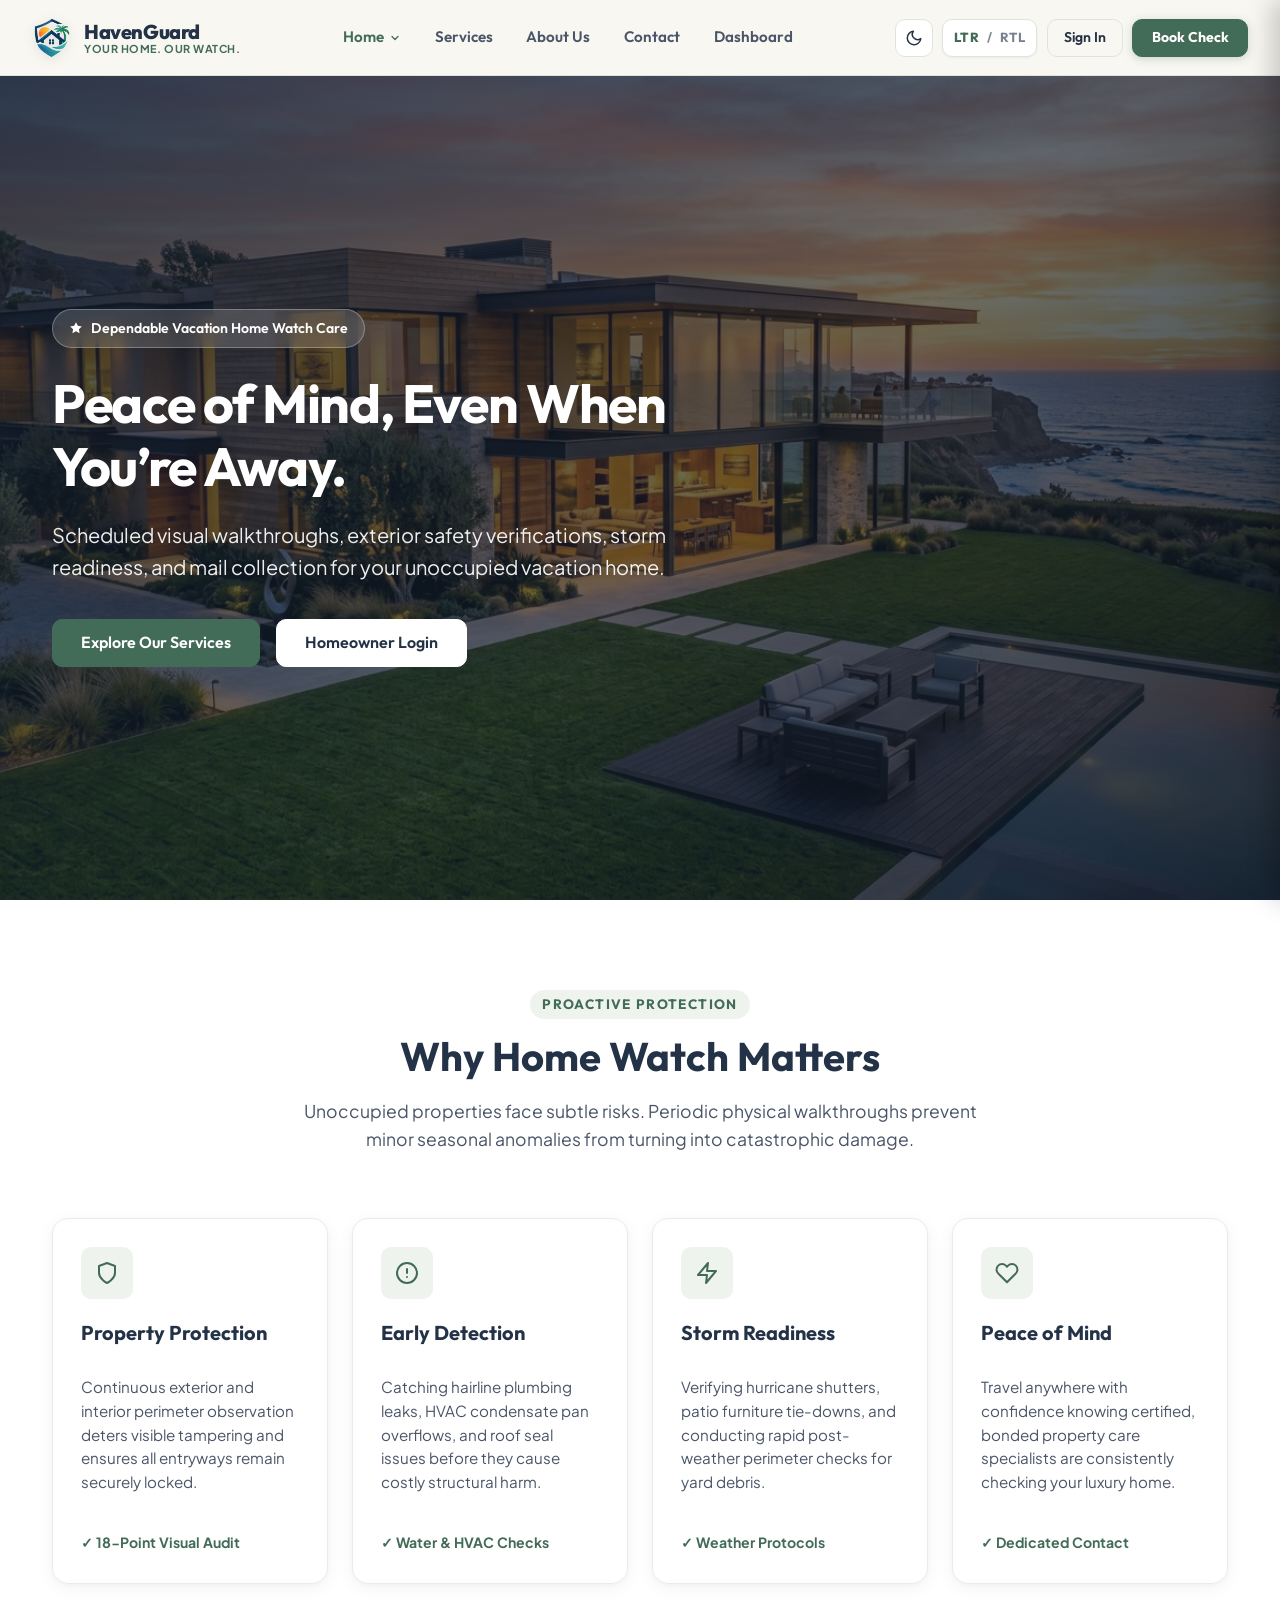
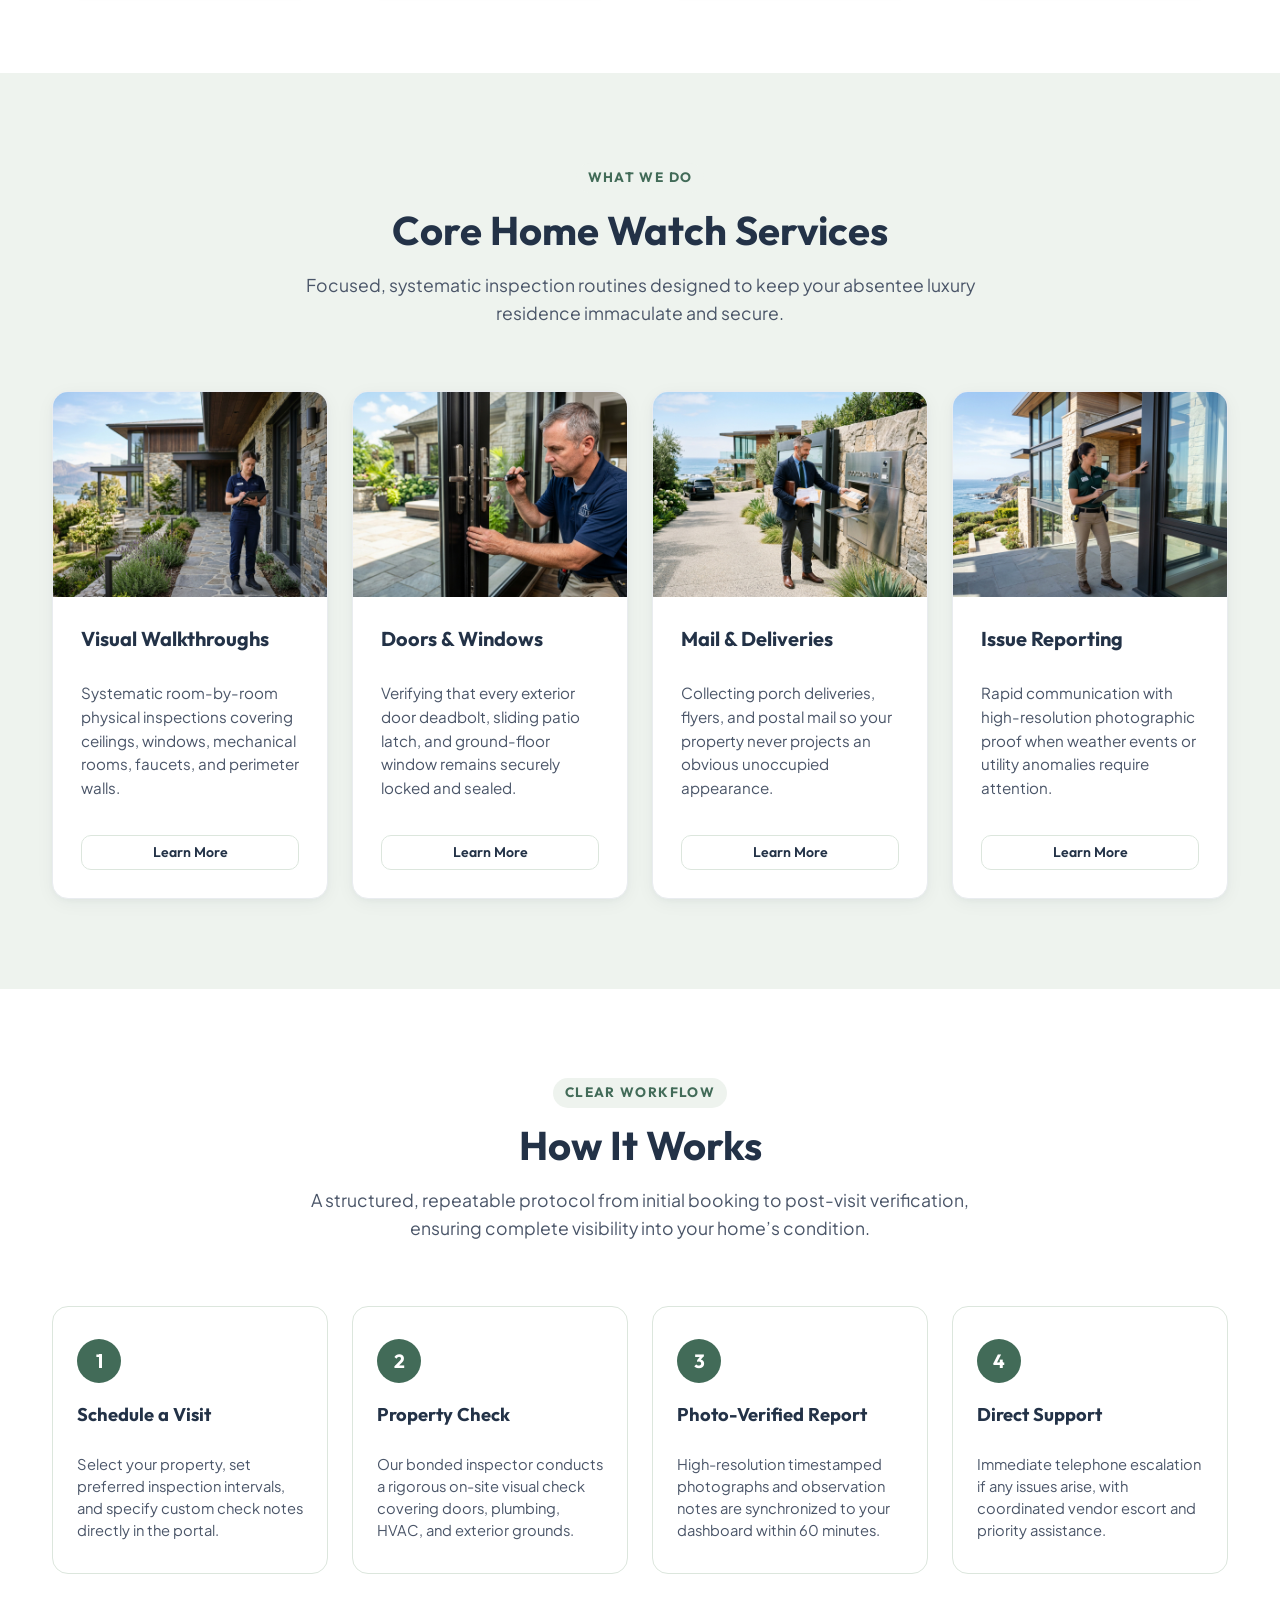
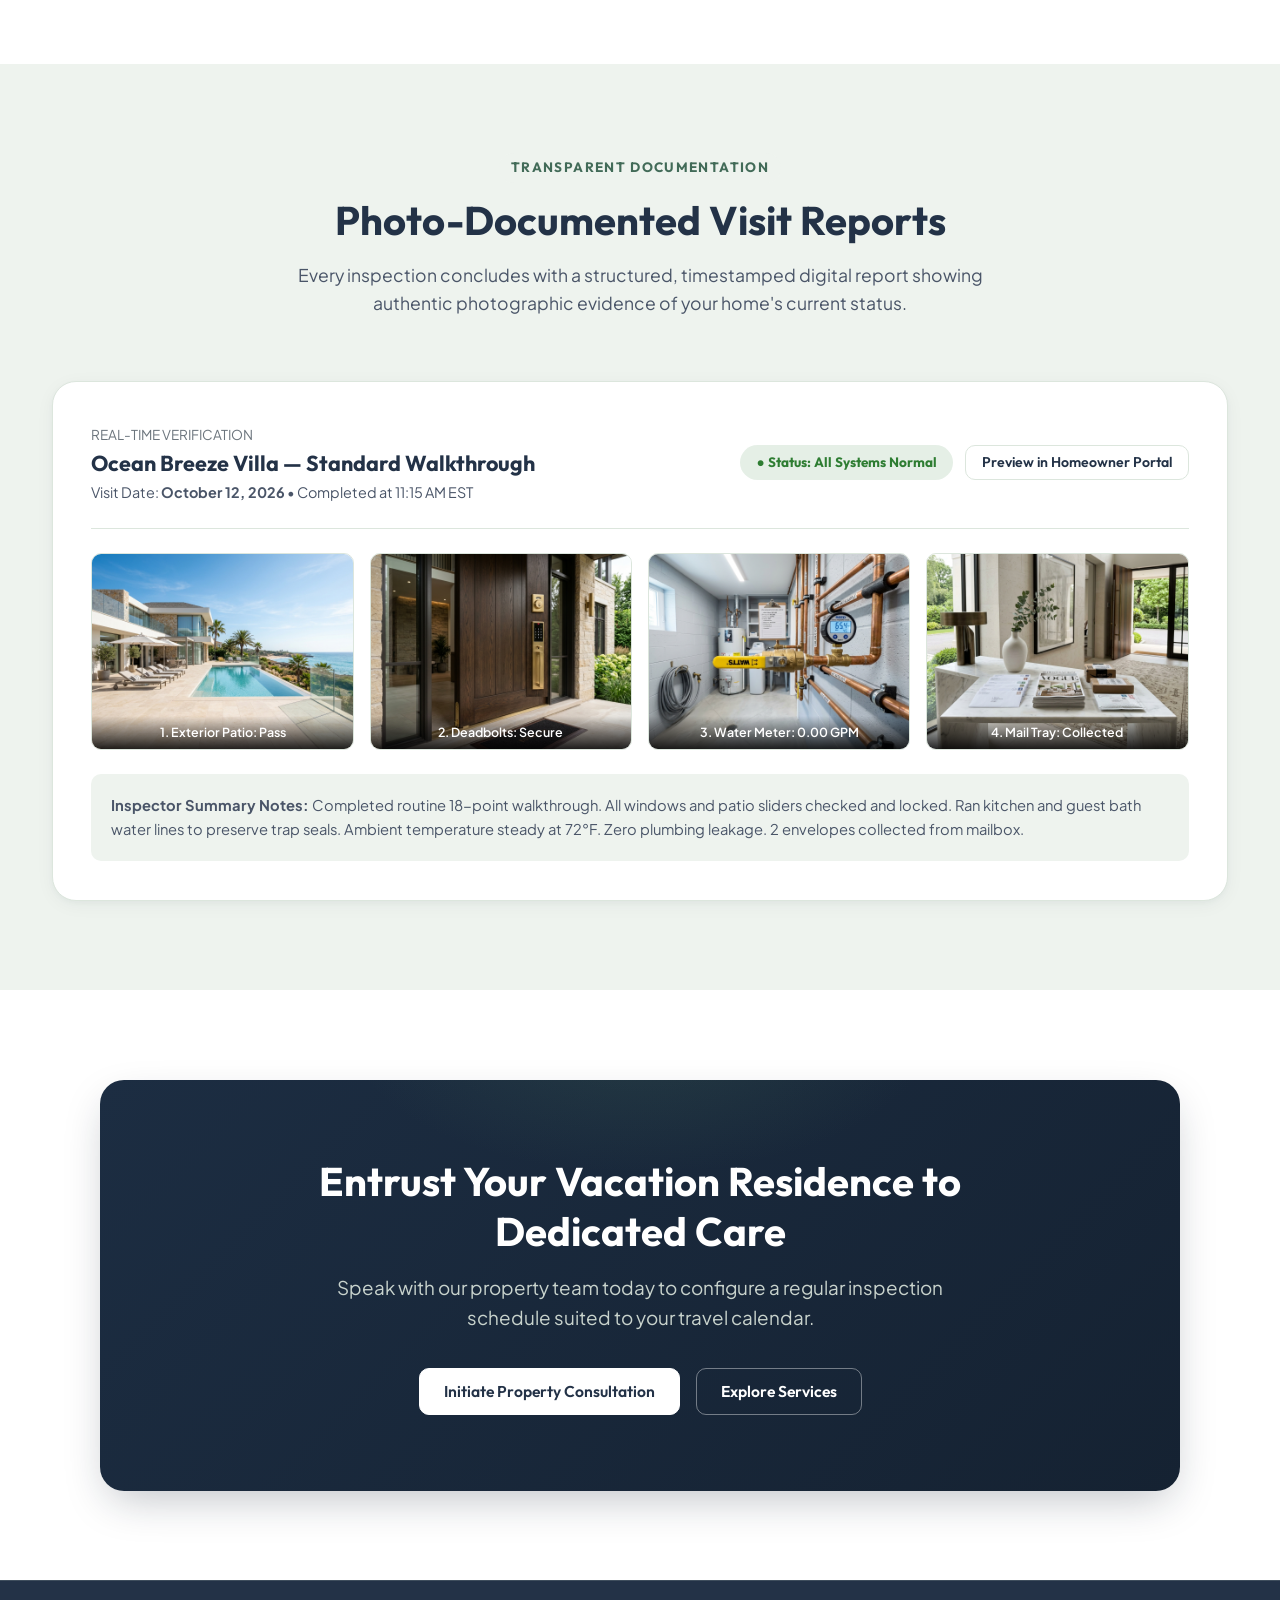
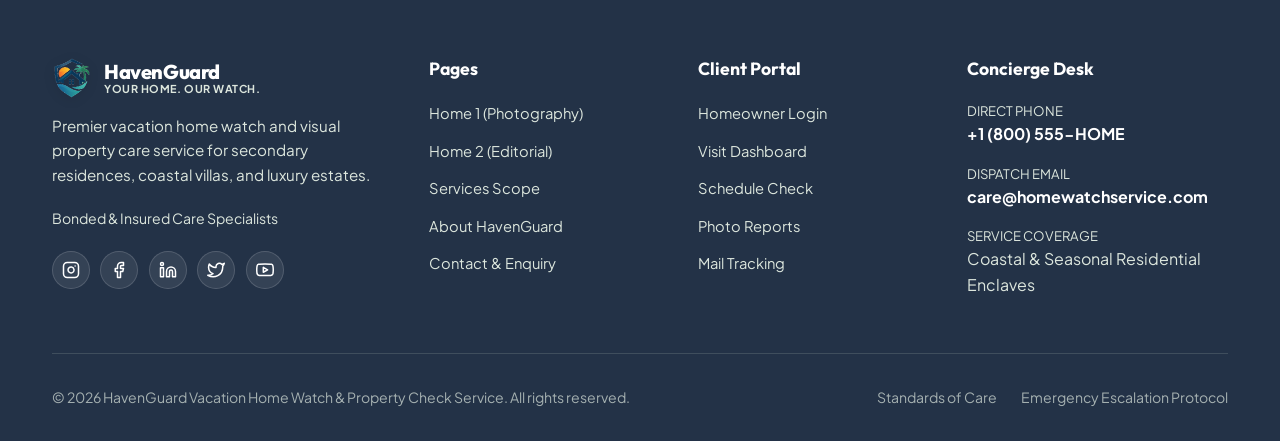
==== index.html @ 10bddcb8 "first commit" ====
<!DOCTYPE html>
<html lang="en" dir="ltr" data-theme="light">
<head>
  <meta charset="UTF-8">
  <meta name="viewport" content="width=device-width, initial-scale=1.0">
  <title>Vacation Home Watch &amp; Property Check Service | HavenGuard</title>
  <meta name="description" content="Dependable vacation home watch and property check services for unoccupied residential properties. Visual walkthroughs, storm readiness, and mail handling.">
  <link rel="icon" type="image/png" href="assets/images/favicon.png">
  <link rel="stylesheet" href="assets/css/style.css">
  <script>
    (function() {
      const t = localStorage.getItem('homewatch_theme') || 'light';
      const d = localStorage.getItem('homewatch_dir') || 'ltr';
      document.documentElement.setAttribute('data-theme', t);
      document.documentElement.setAttribute('dir', d);
      document.documentElement.lang = d === 'rtl' ? 'ar' : 'en';
    })();
  </script>
</head>
<body>

  <!-- Page Preloader -->
  <div id="page-preloader" class="page-preloader" aria-hidden="true">
    <div class="preloader-content">
      <div class="preloader-shield-wrap">
        <img src="assets/images/havenguard-shield-icon.png" alt="HavenGuard" class="preloader-shield" width="68" height="68">
        <div class="preloader-pulse-ring"></div>
      </div>
      <div class="preloader-brand">
        <span class="preloader-title">HavenGuard</span>
        <span class="preloader-tagline">Your Home. Our Watch.</span>
      </div>
      <div class="preloader-progress-track">
        <div class="preloader-progress-bar"></div>
      </div>
    </div>
  </div>

  <!-- Navigation Header -->
  <header class="site-header">
    <div class="container navbar">
      <!-- Logo -->
      <a href="index.html" class="nav-brand" id="brand-logo" aria-label="HavenGuard - Your Home. Our Watch.">
        <img src="assets/images/havenguard-shield-icon.png" alt="HavenGuard Shield Logo" class="brand-logo-shield" width="38" height="38">
        <div class="brand-title-group">
          <span class="brand-name">HavenGuard</span>
          <span class="brand-tagline">Your Home. Our Watch.</span>
        </div>
      </a>

      <!-- Desktop Menu Links -->
      <nav class="nav-navigation" aria-label="Main Navigation">
        <ul class="nav-menu">
          <li class="nav-item">
            <button type="button" class="nav-link dropdown-trigger active" aria-expanded="false" id="home-dropdown-btn">
              <span>Home</span>
              <svg class="dropdown-arrow" width="12" height="12" viewBox="0 0 24 24" fill="none" stroke="currentColor" stroke-width="2.5" stroke-linecap="round" stroke-linejoin="round" aria-hidden="true"><polyline points="6 9 12 15 18 9"></polyline></svg>
            </button>
            <ul class="dropdown-menu" aria-label="Home Variations">
              <li><a href="index.html" class="dropdown-item active">Home 1 (Photography)</a></li>
              <li><a href="home-2.html" class="dropdown-item">Home 2 (Editorial)</a></li>
            </ul>
          </li>
          <li class="nav-item"><a href="services.html" class="nav-link">Services</a></li>
          <li class="nav-item"><a href="about.html" class="nav-link">About Us</a></li>
          <li class="nav-item"><a href="contact.html" class="nav-link">Contact</a></li>
          <li class="nav-item"><a href="dashboard.html" class="nav-link">Dashboard</a></li>
        </ul>
      </nav>

      <!-- Action Controls -->
      <div class="nav-actions">
        <!-- Theme Toggle -->
        <button class="control-btn js-theme-toggle" id="theme-toggle-btn" aria-label="Switch to dark mode" title="Switch to dark mode">
          <svg class="theme-icon theme-icon-moon" width="18" height="18" viewBox="0 0 24 24" fill="none" stroke="currentColor" stroke-width="2" stroke-linecap="round" stroke-linejoin="round" aria-hidden="true">
            <path d="M21 12.79A9 9 0 1 1 11.21 3 7 7 0 0 0 21 12.79z"></path>
          </svg>
        </button>

        <!-- RTL / LTR Toggle -->
        <button class="control-btn dir-toggle-btn js-rtl-toggle" id="rtl-toggle-btn" aria-label="Switch text direction to RTL" title="Current: LTR (Click to switch to RTL)">
          <span class="dir-opt dir-opt-ltr active">LTR</span>
          <span class="dir-opt-sep">/</span>
          <span class="dir-opt dir-opt-rtl">RTL</span>
        </button>

        <!-- Simple Words Sign In Button -->
        <a href="login.html" class="btn btn-secondary btn-sm nav-login-btn" id="nav-login-btn">
          Sign In
        </a>

        <!-- Theme Matching CTA Button -->
        <a href="contact.html" class="btn btn-primary btn-sm nav-cta-btn" id="nav-cta-btn">
          Book Check
        </a>

        <!-- Mobile Hamburger Button -->
        <button class="hamburger-btn js-hamburger-btn" id="mobile-menu-btn" aria-label="Open mobile navigation menu" aria-expanded="false">
          <svg width="20" height="20" viewBox="0 0 24 24" fill="none" stroke="currentColor" stroke-width="2.2" stroke-linecap="round" stroke-linejoin="round" aria-hidden="true">
            <line x1="3" y1="12" x2="21" y2="12"></line>
            <line x1="3" y1="6" x2="21" y2="6"></line>
            <line x1="3" y1="18" x2="21" y2="18"></line>
          </svg>
        </button>
      </div>
    </div>
  </header>

  <!-- Mobile Drawer & Backdrop -->
  <div class="mobile-nav-backdrop js-mobile-backdrop"></div>
  <aside class="mobile-nav-drawer js-mobile-drawer" id="mobile-nav-drawer" aria-label="Mobile Navigation">
    <div class="mobile-nav-header">
      <a href="index.html" class="nav-brand" aria-label="HavenGuard Home">
        <img src="assets/images/havenguard-shield-icon.png" alt="HavenGuard Shield Logo" class="brand-logo-shield" width="34" height="34">
        <div class="brand-title-group">
          <span class="brand-name">HavenGuard</span>
          <span class="brand-tagline">Your Home. Our Watch.</span>
        </div>
      </a>
      <button class="control-btn js-drawer-close" aria-label="Close navigation menu">
        <svg width="18" height="18" viewBox="0 0 24 24" fill="none" stroke="currentColor" stroke-width="2" stroke-linecap="round" stroke-linejoin="round" aria-hidden="true">
          <line x1="18" y1="6" x2="6" y2="18"></line>
          <line x1="6" y1="6" x2="18" y2="18"></line>
        </svg>
      </button>
    </div>
    <ul class="mobile-nav-menu">
      <li class="mobile-nav-item has-dropdown">
        <button type="button" class="mobile-nav-link mobile-dropdown-toggle active" id="mobile-home-dropdown-toggle" aria-expanded="true">
          <span>Home Variations</span>
          <svg class="dropdown-arrow" width="12" height="12" viewBox="0 0 24 24" fill="none" stroke="currentColor" stroke-width="2.5" stroke-linecap="round" stroke-linejoin="round" aria-hidden="true"><polyline points="6 9 12 15 18 9"></polyline></svg>
        </button>
        <ul class="mobile-dropdown-list show">
          <li><a href="index.html" class="mobile-sublink active">Home 1 (Photography)</a></li>
          <li><a href="home-2.html" class="mobile-sublink">Home 2 (Editorial)</a></li>
        </ul>
      </li>
      <li><a href="services.html" class="mobile-nav-link">Services</a></li>
      <li><a href="about.html" class="mobile-nav-link">About Us</a></li>
      <li><a href="contact.html" class="mobile-nav-link">Contact</a></li>
      <li><a href="dashboard.html" class="mobile-nav-link mobile-nav-highlight">Portal Dashboard</a></li>
      <li><a href="login.html" class="mobile-nav-link">Sign In</a></li>
    </ul>
    <div class="mobile-nav-controls">
      <div class="mobile-controls-row">
        <button class="btn btn-secondary js-theme-toggle mobile-ctrl-btn" aria-label="Switch to dark mode">
          <span class="theme-icon-container">
            <svg class="theme-icon theme-icon-moon" width="18" height="18" viewBox="0 0 24 24" fill="none" stroke="currentColor" stroke-width="2" stroke-linecap="round" stroke-linejoin="round" aria-hidden="true">
              <path d="M21 12.79A9 9 0 1 1 11.21 3 7 7 0 0 0 21 12.79z"></path>
            </svg>
          </span>
          <span class="theme-label">Dark Mode</span>
        </button>
        <button class="btn btn-secondary js-rtl-toggle mobile-ctrl-btn dir-toggle-btn" aria-label="Switch text direction to RTL" title="Current: LTR (Click to switch to RTL)">
          <span class="dir-opt dir-opt-ltr active">LTR</span>
          <span class="dir-opt-sep">/</span>
          <span class="dir-opt dir-opt-rtl">RTL</span>
        </button>
      </div>
      <div style="display: flex; flex-direction: column; gap: 0.5rem;">
        <a href="login.html" class="btn btn-secondary btn-block">Sign In</a>
        <a href="contact.html" class="btn btn-primary btn-block">Book Check</a>
      </div>
    </div>
  </aside>

  <!-- =========================================================================
       MAIN CONTENT: EXACTLY 6 MAJOR SECTIONS
       ========================================================================= -->
  <main id="main-content">

    <!-- SECTION 1: Full-Screen Hero (Photography-Led) -->
    <section class="hero-photo" id="hero-section" aria-label="Welcome Hero">
      <div class="container">
        <div class="hero-photo-content">
          <div class="badge-light">
            <svg width="14" height="14" viewBox="0 0 24 24" fill="currentColor" stroke="none" aria-hidden="true"><polygon points="12 2 15.09 8.26 22 9.27 17 14.14 18.18 21.02 12 17.77 5.82 21.02 7 14.14 2 9.27 8.91 8.26 12 2"/></svg>
            <span>Dependable Vacation Home Watch Care</span>
          </div>
          <h1>Peace of Mind, Even When You’re Away.</h1>
          <p>
            Scheduled visual walkthroughs, exterior safety verifications, storm readiness, and mail collection for your unoccupied vacation home.
          </p>
          <div class="btn-group">
            <a href="services.html" class="btn btn-primary" id="hero-primary-cta">Explore Our Services</a>
            <a href="login.html" class="btn btn-white" id="hero-login-cta">Homeowner Login</a>
          </div>
        </div>
      </div>
    </section>

    <!-- SECTION 2: Why Home Watch Matters (4 Cards) -->
    <section class="section section-surface" id="why-it-matters-section">
      <div class="container">
        <div class="section-header">
          <span class="eyebrow">Proactive Protection</span>
          <h2 class="section-title">Why Home Watch Matters</h2>
          <p class="section-subtitle">
            Unoccupied properties face subtle risks. Periodic physical walkthroughs prevent minor seasonal anomalies from turning into catastrophic damage.
          </p>
        </div>

        <div class="cards-grid-4">
          <!-- Card 1: Property Protection -->
          <article class="card">
            <div class="card-body">
              <div class="card-icon" aria-hidden="true">
                <svg width="24" height="24" viewBox="0 0 24 24" fill="none" stroke="currentColor" stroke-width="2" stroke-linecap="round" stroke-linejoin="round">
                  <path d="M12 22s8-4 8-10V5l-8-3-8 3v7c0 6 8 10 8 10z"></path>
                </svg>
              </div>
              <h3 class="card-title">Property Protection</h3>
              <p class="card-text">
                Continuous exterior and interior perimeter observation deters visible tampering and ensures all entryways remain securely locked.
              </p>
              <div class="card-action">
                <span style="font-size: 0.88rem; font-weight: 700; color: var(--color-forest);">✓ 18-Point Visual Audit</span>
              </div>
            </div>
          </article>

          <!-- Card 2: Early Detection -->
          <article class="card">
            <div class="card-body">
              <div class="card-icon" aria-hidden="true">
                <svg width="24" height="24" viewBox="0 0 24 24" fill="none" stroke="currentColor" stroke-width="2" stroke-linecap="round" stroke-linejoin="round">
                  <circle cx="12" cy="12" r="10"></circle>
                  <line x1="12" y1="8" x2="12" y2="12"></line>
                  <line x1="12" y1="16" x2="12.01" y2="16"></line>
                </svg>
              </div>
              <h3 class="card-title">Early Detection</h3>
              <p class="card-text">
                Catching hairline plumbing leaks, HVAC condensate pan overflows, and roof seal issues before they cause costly structural harm.
              </p>
              <div class="card-action">
                <span style="font-size: 0.88rem; font-weight: 700; color: var(--color-forest);">✓ Water &amp; HVAC Checks</span>
              </div>
            </div>
          </article>

          <!-- Card 3: Storm Readiness -->
          <article class="card">
            <div class="card-body">
              <div class="card-icon" aria-hidden="true">
                <svg width="24" height="24" viewBox="0 0 24 24" fill="none" stroke="currentColor" stroke-width="2" stroke-linecap="round" stroke-linejoin="round">
                  <polygon points="13 2 3 14 12 14 11 22 21 10 12 10 13 2"></polygon>
                </svg>
              </div>
              <h3 class="card-title">Storm Readiness</h3>
              <p class="card-text">
                Verifying hurricane shutters, patio furniture tie-downs, and conducting rapid post-weather perimeter checks for yard debris.
              </p>
              <div class="card-action">
                <span style="font-size: 0.88rem; font-weight: 700; color: var(--color-forest);">✓ Weather Protocols</span>
              </div>
            </div>
          </article>

          <!-- Card 4: Peace of Mind -->
          <article class="card">
            <div class="card-body">
              <div class="card-icon" aria-hidden="true">
                <svg width="24" height="24" viewBox="0 0 24 24" fill="none" stroke="currentColor" stroke-width="2" stroke-linecap="round" stroke-linejoin="round">
                  <path d="M20.84 4.61a5.5 5.5 0 0 0-7.78 0L12 5.67l-1.06-1.06a5.5 5.5 0 0 0-7.78 7.78l1.06 1.06L12 21.23l7.78-7.78 1.06-1.06a5.5 5.5 0 0 0 0-7.78z"></path>
                </svg>
              </div>
              <h3 class="card-title">Peace of Mind</h3>
              <p class="card-text">
                Travel anywhere with confidence knowing certified, bonded property care specialists are consistently checking your luxury home.
              </p>
              <div class="card-action">
                <span style="font-size: 0.88rem; font-weight: 700; color: var(--color-forest);">✓ Dedicated Contact</span>
              </div>
            </div>
          </article>
        </div>
      </div>
    </section>

    <!-- SECTION 3: Core Home Watch Services (Cards with Visuals) -->
    <section class="section section-muted" id="core-services-section">
      <div class="container">
        <div class="section-header">
          <span class="eyebrow">What We Do</span>
          <h2 class="section-title">Core Home Watch Services</h2>
          <p class="section-subtitle">
            Focused, systematic inspection routines designed to keep your absentee luxury residence immaculate and secure.
          </p>
        </div>

        <div class="cards-grid-4">
          <!-- Service 1 -->
          <article class="card card-service">
            <img src="assets/images/service-inspection.jpg" alt="Visual Interior &amp; Exterior Inspections" class="card-img-top" loading="lazy">
            <div class="card-body">
              <h3 class="card-title">Visual Walkthroughs</h3>
              <p class="card-text">
                Systematic room-by-room physical inspections covering ceilings, windows, mechanical rooms, faucets, and perimeter walls.
              </p>
              <div class="card-action">
                <a href="services.html#vacant-checks" class="btn btn-secondary btn-sm btn-block">Learn More</a>
              </div>
            </div>
          </article>

          <!-- Service 2 -->
          <article class="card card-service">
            <img src="assets/images/service-doors-windows.jpg" alt="Doors, Windows &amp; Perimeter Checks" class="card-img-top" loading="lazy">
            <div class="card-body">
              <h3 class="card-title">Doors &amp; Windows</h3>
              <p class="card-text">
                Verifying that every exterior door deadbolt, sliding patio latch, and ground-floor window remains securely locked and sealed.
              </p>
              <div class="card-action">
                <a href="services.html#vacant-checks" class="btn btn-secondary btn-sm btn-block">Learn More</a>
              </div>
            </div>
          </article>

          <!-- Service 3 -->
          <article class="card card-service">
            <img src="assets/images/mail-collection.jpg" alt="Mail, Package &amp; Delivery Collection" class="card-img-top" loading="lazy">
            <div class="card-body">
              <h3 class="card-title">Mail &amp; Deliveries</h3>
              <p class="card-text">
                Collecting porch deliveries, flyers, and postal mail so your property never projects an obvious unoccupied appearance.
              </p>
              <div class="card-action">
                <a href="services.html#mail-collection" class="btn btn-secondary btn-sm btn-block">Learn More</a>
              </div>
            </div>
          </article>

          <!-- Service 4 -->
          <article class="card card-service">
            <img src="assets/images/issue-reporting.jpg" alt="Photo-Documented Issue Reporting" class="card-img-top" loading="lazy">
            <div class="card-body">
              <h3 class="card-title">Issue Reporting</h3>
              <p class="card-text">
                Rapid communication with high-resolution photographic proof when weather events or utility anomalies require attention.
              </p>
              <div class="card-action">
                <a href="services.html#photo-reports" class="btn btn-secondary btn-sm btn-block">Learn More</a>
              </div>
            </div>
          </article>
        </div>
      </div>
    </section>

    <!-- SECTION 4: How It Works -->
    <section class="section section-surface" id="how-it-works-section">
      <div class="container">
        <div class="section-header">
          <span class="eyebrow">Clear Workflow</span>
          <h2 class="section-title">How It Works</h2>
          <p class="section-subtitle">
            A structured, repeatable protocol from initial booking to post-visit verification, ensuring complete visibility into your home’s condition.
          </p>
        </div>

        <div class="process-flow">
          <!-- Step 1 -->
          <div class="process-step">
            <div class="step-number">1</div>
            <h3 class="step-title">Schedule a Visit</h3>
            <p class="step-desc">
              Select your property, set preferred inspection intervals, and specify custom check notes directly in the portal.
            </p>
          </div>

          <!-- Step 2 -->
          <div class="process-step">
            <div class="step-number">2</div>
            <h3 class="step-title">Property Check</h3>
            <p class="step-desc">
              Our bonded inspector conducts a rigorous on-site visual check covering doors, plumbing, HVAC, and exterior grounds.
            </p>
          </div>

          <!-- Step 3 -->
          <div class="process-step">
            <div class="step-number">3</div>
            <h3 class="step-title">Photo-Verified Report</h3>
            <p class="step-desc">
              High-resolution timestamped photographs and observation notes are synchronized to your dashboard within 60 minutes.
            </p>
          </div>

          <!-- Step 4 -->
          <div class="process-step">
            <div class="step-number">4</div>
            <h3 class="step-title">Direct Support</h3>
            <p class="step-desc">
              Immediate telephone escalation if any issues arise, with coordinated vendor escort and priority assistance.
            </p>
          </div>
        </div>
      </div>
    </section>

    <!-- SECTION 5: Photo-Based Visit Report Preview -->
    <section class="section section-muted" id="report-preview-section">
      <div class="container">
        <div class="section-header">
          <span class="eyebrow">Transparent Documentation</span>
          <h2 class="section-title">Photo-Documented Visit Reports</h2>
          <p class="section-subtitle">
            Every inspection concludes with a structured, timestamped digital report showing authentic photographic evidence of your home's current status.
          </p>
        </div>

        <div class="report-preview-box">
          <div class="report-header">
            <div>
              <span style="font-size: 0.85rem; color: var(--text-muted); text-transform: uppercase;">Real-Time Verification</span>
              <h3 style="font-size: 1.35rem; color: var(--text-primary); margin-block-start: 0.25rem;">Ocean Breeze Villa — Standard Walkthrough</h3>
              <div style="font-size: 0.9rem; color: var(--text-secondary); margin-block-start: 0.25rem;">
                Visit Date: <strong>October 12, 2026</strong> &bull; Completed at 11:15 AM EST
              </div>
            </div>
            <div style="display: flex; gap: 0.75rem; align-items: center; flex-wrap: wrap;">
              <span class="report-status-badge">● Status: All Systems Normal</span>
              <a href="dashboard.html" class="btn btn-secondary btn-sm">Preview in Homeowner Portal</a>
            </div>
          </div>

          <div class="report-gallery">
            <div class="report-thumb">
              <img src="assets/images/report-sample-1.jpg" alt="Exterior Patio Pass">
              <div class="report-thumb-label">1. Exterior Patio: Pass</div>
            </div>
            <div class="report-thumb">
              <img src="assets/images/report-sample-2.jpg" alt="Locks Checked">
              <div class="report-thumb-label">2. Deadbolts: Secure</div>
            </div>
            <div class="report-thumb">
              <img src="assets/images/report-sample-3.jpg" alt="Water Meter Reading">
              <div class="report-thumb-label">3. Water Meter: 0.00 GPM</div>
            </div>
            <div class="report-thumb">
              <img src="assets/images/report-sample-4.jpg" alt="Foyer Mail Log">
              <div class="report-thumb-label">4. Mail Tray: Collected</div>
            </div>
          </div>

          <div style="background-color: var(--bg-subtle); padding: 1.25rem; border-radius: var(--radius-md); font-size: 0.92rem; color: var(--text-secondary); line-height: 1.6;">
            <strong>Inspector Summary Notes:</strong> Completed routine 18-point walkthrough. All windows and patio sliders checked and locked. Ran kitchen and guest bath water lines to preserve trap seals. Ambient temperature steady at 72°F. Zero plumbing leakage. 2 envelopes collected from mailbox.
          </div>
        </div>
      </div>
    </section>

    <!-- SECTION 6: Final CTA Banner -->
    <section class="section section-surface" id="final-cta-section">
      <div class="container">
        <div class="cta-banner-centered">
          <h2>Entrust Your Vacation Residence to Dedicated Care</h2>
          <p>
            Speak with our property team today to configure a regular inspection schedule suited to your travel calendar.
          </p>
          <div class="btn-group" style="justify-content: center;">
            <a href="contact.html" class="btn btn-white">Initiate Property Consultation</a>
            <a href="services.html" class="btn btn-outline-white">Explore Services</a>
          </div>
        </div>
      </div>
    </section>

  </main>

  <!-- =========================================================================
       Shared Footer
       ========================================================================= -->
  <footer class="site-footer">
    <div class="container">
      <div class="footer-grid">
        <!-- Brand Column -->
        <div class="footer-brand">
          <a href="index.html" class="nav-brand footer-brand-logo" style="margin-block-end: 1rem; color: #FFFFFF; text-decoration: none;">
            <img src="assets/images/havenguard-shield-icon.png" alt="HavenGuard Shield Logo" class="brand-logo-shield" width="38" height="38">
            <div class="brand-title-group">
              <span class="brand-name" style="color: #FFFFFF;">HavenGuard</span>
              <span class="brand-tagline" style="color: var(--color-sage);">Your Home. Our Watch.</span>
            </div>
          </a>
          <p>
            Premier vacation home watch and visual property care service for secondary residences, coastal villas, and luxury estates.
          </p>
          <div style="margin-block-start: 1.25rem; font-size: 0.88rem; color: var(--color-sage);">
            Bonded &amp; Insured Care Specialists
          </div>
          <!-- Social Media Icons -->
          <div class="footer-social-links" aria-label="HavenGuard Social Profiles">
            <a href="https://instagram.com" class="social-icon-btn" aria-label="HavenGuard on Instagram" target="_blank" rel="noopener noreferrer">
              <svg width="18" height="18" viewBox="0 0 24 24" fill="none" stroke="currentColor" stroke-width="2" stroke-linecap="round" stroke-linejoin="round" aria-hidden="true"><rect x="2" y="2" width="20" height="20" rx="5" ry="5"></rect><path d="M16 11.37A4 4 0 1 1 12.63 8 4 4 0 0 1 16 11.37z"></path><line x1="17.5" y1="6.5" x2="17.51" y2="6.5"></line></svg>
            </a>
            <a href="https://facebook.com" class="social-icon-btn" aria-label="HavenGuard on Facebook" target="_blank" rel="noopener noreferrer">
              <svg width="18" height="18" viewBox="0 0 24 24" fill="none" stroke="currentColor" stroke-width="2" stroke-linecap="round" stroke-linejoin="round" aria-hidden="true"><path d="M18 2h-3a5 5 0 0 0-5 5v3H7v4h3v8h4v-8h3l1-4h-4V7a1 1 0 0 1 1-1h3z"></path></svg>
            </a>
            <a href="https://linkedin.com" class="social-icon-btn" aria-label="HavenGuard on LinkedIn" target="_blank" rel="noopener noreferrer">
              <svg width="18" height="18" viewBox="0 0 24 24" fill="none" stroke="currentColor" stroke-width="2" stroke-linecap="round" stroke-linejoin="round" aria-hidden="true"><path d="M16 8a6 6 0 0 1 6 6v7h-4v-7a2 2 0 0 0-2-2 2 2 0 0 0-2 2v7h-4v-7a6 6 0 0 1 6-6z"></path><rect x="2" y="9" width="4" height="12"></rect><circle cx="4" cy="4" r="2"></circle></svg>
            </a>
            <a href="https://twitter.com" class="social-icon-btn" aria-label="HavenGuard on X" target="_blank" rel="noopener noreferrer">
              <svg width="18" height="18" viewBox="0 0 24 24" fill="none" stroke="currentColor" stroke-width="2" stroke-linecap="round" stroke-linejoin="round" aria-hidden="true"><path d="M23 3a10.9 10.9 0 0 1-3.14 1.53 4.48 4.48 0 0 0-7.86 3v1A10.66 10.66 0 0 1 3 4s-4 9 5 13a11.64 11.64 0 0 1-7 2c9 5 20 0 20-11.5a4.5 4.5 0 0 0-.08-.83A7.72 7.72 0 0 0 23 3z"></path></svg>
            </a>
            <a href="https://youtube.com" class="social-icon-btn" aria-label="HavenGuard on YouTube" target="_blank" rel="noopener noreferrer">
              <svg width="18" height="18" viewBox="0 0 24 24" fill="none" stroke="currentColor" stroke-width="2" stroke-linecap="round" stroke-linejoin="round" aria-hidden="true"><path d="M22.54 6.42a2.78 2.78 0 0 0-1.94-2C18.88 4 12 4 12 4s-6.88 0-8.6.46a2.78 2.78 0 0 0-1.94 2A29 29 0 0 0 1 11.75a29 29 0 0 0 .46 5.33A2.78 2.78 0 0 0 3.4 19c1.72.46 8.6.46 8.6.46s6.88 0 8.6-.46a2.78 2.78 0 0 0 1.94-2 29 29 0 0 0 .46-5.25 29 29 0 0 0-.46-5.33z"></path><polygon points="9.75 15.02 15.5 11.75 9.75 8.48 9.75 15.02"></polygon></svg>
            </a>
          </div>
        </div>

        <div>
          <h4 class="footer-heading">Pages</h4>
          <ul class="footer-links">
            <li><a href="index.html">Home 1 (Photography)</a></li>
            <li><a href="home-2.html">Home 2 (Editorial)</a></li>
            <li><a href="services.html">Services Scope</a></li>
            <li><a href="about.html">About HavenGuard</a></li>
            <li><a href="contact.html">Contact &amp; Enquiry</a></li>
          </ul>
        </div>

        <div>
          <h4 class="footer-heading">Client Portal</h4>
          <ul class="footer-links">
            <li><a href="login.html">Homeowner Login</a></li>
            <li><a href="dashboard.html">Visit Dashboard</a></li>
            <li><a href="dashboard.html">Schedule Check</a></li>
            <li><a href="dashboard.html">Photo Reports</a></li>
            <li><a href="dashboard.html">Mail Tracking</a></li>
          </ul>
        </div>

        <div>
          <h4 class="footer-heading">Concierge Desk</h4>
          <ul class="footer-links" style="gap: 1rem;">
            <li>
              <div style="font-size: 0.82rem; color: var(--color-sage); text-transform: uppercase;">Direct Phone</div>
              <strong style="color: #FFFFFF;">+1 (800) 555-HOME</strong>
            </li>
            <li>
              <div style="font-size: 0.82rem; color: var(--color-sage); text-transform: uppercase;">Dispatch Email</div>
              <strong style="color: #FFFFFF;">care@homewatchservice.com</strong>
            </li>
            <li>
              <div style="font-size: 0.82rem; color: var(--color-sage); text-transform: uppercase;">Service Coverage</div>
              <span>Coastal &amp; Seasonal Residential Enclaves</span>
            </li>
          </ul>
        </div>
      </div>

      <div class="footer-bottom">
        <div>&copy; 2026 HavenGuard Vacation Home Watch &amp; Property Check Service. All rights reserved.</div>
        <div style="display: flex; gap: 1.5rem;">
          <a href="about.html" style="color: inherit;">Standards of Care</a>
          <a href="contact.html" style="color: inherit;">Emergency Escalation Protocol</a>
        </div>
      </div>
    </div>
  </footer>

  <!-- Back to Top Button -->
  <button type="button" class="back-to-top js-back-to-top" id="back-to-top-btn" aria-label="Back to top" title="Back to top">
    <svg width="20" height="20" viewBox="0 0 24 24" fill="none" stroke="currentColor" stroke-width="2.5" stroke-linecap="round" stroke-linejoin="round" aria-hidden="true">
      <polyline points="18 15 12 9 6 15"></polyline>
    </svg>
  </button>

  <script src="assets/js/main.js"></script>
</body>
</html>
---- assets/css/style.css ----
/* ==========================================================================
   VACATION HOME WATCH & PROPERTY CHECK SERVICE
   Design System, CSS Variables, Light/Dark Modes, Logical Properties (RTL/LTR)
   ========================================================================== */

@import url('https://fonts.googleapis.com/css2?family=Outfit:wght@400;500;600;700;800&family=Plus+Jakarta+Sans:wght@400;500;600;700&display=swap');

:root {
  /* Brand Color Palette */
  --color-navy: #233247;
  --color-forest: #426B58;
  --color-forest-hover: #355646;
  --color-sage: #DCE6DD;
  --color-sage-light: #EEF3EE;
  --color-offwhite: #F8F7F2;
  --color-grey-light: #E9ECEF;
  --color-grey-mid: #6C757D;
  --color-white: #FFFFFF;
  --color-success: #2E7D32;
  --color-warning: #D97706;
  --color-danger: #DC2626;

  /* Theme Semantic Variables (Default: Light Mode) */
  --bg-primary: #F8F7F2;
  --bg-surface: #FFFFFF;
  --bg-surface-elevated: #FFFFFF;
  --bg-subtle: #EEF3EE;
  --bg-muted: #E9ECEF;
  --bg-hero-overlay: linear-gradient(135deg, rgba(18, 30, 46, 0.78) 0%, rgba(20, 32, 48, 0.62) 55%, rgba(14, 22, 33, 0.88) 100%);
  --bg-editorial-panel: #F8F7F2;

  --text-primary: #233247;
  --text-secondary: #4A5568;
  --text-muted: #6C757D;
  --text-inverse: #FFFFFF;
  --text-accent: #426B58;

  --border-subtle: #DCE6DD;
  --border-light: #E9ECEF;
  --border-focus: #426B58;

  --card-bg: #FFFFFF;
  --card-border: #E9ECEF;
  --card-shadow: 0 4px 20px -2px rgba(35, 50, 71, 0.06), 0 2px 6px -1px rgba(35, 50, 71, 0.04);
  --card-shadow-hover: 0 12px 32px -4px rgba(35, 50, 71, 0.12), 0 4px 12px -2px rgba(35, 50, 71, 0.08);

  --nav-bg: rgba(248, 247, 242, 0.94);
  --nav-border: #DCE6DD;

  --footer-bg: #233247;
  --footer-text: #DCE6DD;
  --footer-heading: #FFFFFF;
  --footer-border: rgba(220, 230, 221, 0.15);

  /* Typography */
  --font-heading: 'Outfit', -apple-system, BlinkMacSystemFont, 'Segoe UI', Roboto, sans-serif;
  --font-body: 'Plus Jakarta Sans', -apple-system, BlinkMacSystemFont, 'Segoe UI', Roboto, sans-serif;

  /* Layout & Spacing */
  --container-max: 1240px;
  --radius-sm: 6px;
  --radius-md: 10px;
  --radius-lg: 16px;
  --radius-xl: 24px;
  --radius-full: 9999px;

  --transition-base: 0.25s ease;
  --header-height: 76px;
}

/* ==========================================================================
   Dark Mode Overrides
   ========================================================================== */
[data-theme="dark"] {
  --bg-primary: #121A24;
  --bg-surface: #1B2636;
  --bg-surface-elevated: #243246;
  --bg-subtle: #16202D;
  --bg-muted: #243246;
  --bg-hero-overlay: linear-gradient(180deg, rgba(10, 15, 23, 0.6) 0%, rgba(8, 12, 19, 0.92) 100%);
  --bg-editorial-panel: #1B2636;

  --text-primary: #F8F7F2;
  --text-secondary: #B9C7BE;
  --text-muted: #829489;
  --text-inverse: #121A24;
  --text-accent: #6FA48A;

  --border-subtle: #2A3C52;
  --border-light: #243246;
  --border-focus: #6FA48A;

  --card-bg: #1B2636;
  --card-border: #2A3C52;
  --card-shadow: 0 4px 20px -2px rgba(0, 0, 0, 0.35);
  --card-shadow-hover: 0 12px 32px -4px rgba(0, 0, 0, 0.55);

  --nav-bg: rgba(18, 26, 36, 0.94);
  --nav-border: #2A3C52;

  --footer-bg: #0C121A;
  --footer-text: #B9C7BE;
  --footer-heading: #FFFFFF;
  --footer-border: rgba(255, 255, 255, 0.08);
}

/* ==========================================================================
   CSS Reset & Base Rules
   ========================================================================== */
*, *::before, *::after {
  box-sizing: border-box;
  margin: 0;
  padding: 0;
}

html {
  font-family: var(--font-body);
  font-size: 16px;
  line-height: 1.6;
  color: var(--text-primary);
  background-color: var(--bg-primary);
  scroll-behavior: smooth;
  -webkit-text-size-adjust: 100%;
}

body {
  min-height: 100vh;
  display: flex;
  flex-direction: column;
  overflow-x: hidden;
  position: relative;
  text-rendering: optimizeLegibility;
  -webkit-font-smoothing: antialiased;
}

img, svg {
  display: block;
  max-width: 100%;
  height: auto;
}

a {
  color: inherit;
  text-decoration: none;
  transition: color var(--transition-base);
}

button, input, select, textarea {
  font: inherit;
  color: inherit;
}

button {
  cursor: pointer;
  border: none;
  background: none;
}

h1, h2, h3, h4, h5, h6 {
  font-family: var(--font-heading);
  font-weight: 700;
  color: var(--text-primary);
  line-height: 1.25;
}

/* Fluid Typography */
h1 { font-size: clamp(2rem, 4.5vw + 0.5rem, 3.5rem); }
h2 { font-size: clamp(1.6rem, 3vw + 0.3rem, 2.5rem); }
h3 { font-size: clamp(1.25rem, 2vw + 0.2rem, 1.75rem); }
h4 { font-size: clamp(1.1rem, 1.5vw + 0.1rem, 1.35rem); }
p  { font-size: clamp(0.95rem, 0.5vw + 0.8rem, 1.05rem); }

/* Focus states */
:focus-visible {
  outline: 2px solid var(--border-focus);
  outline-offset: 3px;
}

/* ==========================================================================
   Layout Containers & Utilities
   ========================================================================== */
.container {
  width: 100%;
  max-width: var(--container-max);
  margin-inline: auto;
  padding-inline: clamp(1rem, 3vw, 2rem);
}

.container-narrow {
  width: 100%;
  max-width: 900px;
  margin-inline: auto;
  padding-inline: clamp(1rem, 3vw, 2rem);
}

.section {
  padding-block: clamp(3.5rem, 7vw, 6rem);
  position: relative;
}

.section-muted {
  background-color: var(--bg-subtle);
}

.section-surface {
  background-color: var(--bg-surface);
}

.section-dark {
  background-color: var(--color-navy);
  color: var(--color-white);
}

.section-header {
  text-align: center;
  max-width: 720px;
  margin-inline: auto;
  margin-block-end: clamp(2.5rem, 5vw, 4rem);
}

.section-header.start-aligned {
  text-align: start;
  margin-inline: 0;
}

.eyebrow {
  display: inline-block;
  font-family: var(--font-heading);
  font-size: 0.85rem;
  font-weight: 700;
  text-transform: uppercase;
  letter-spacing: 0.1em;
  color: var(--color-forest);
  margin-block-end: 0.75rem;
  padding-inline: 0.75rem;
  padding-block: 0.25rem;
  background-color: var(--bg-subtle);
  border-radius: var(--radius-full);
}

[data-theme="dark"] .eyebrow {
  color: var(--text-accent);
  background-color: rgba(111, 164, 138, 0.15);
}

.section-title {
  margin-block-end: 1rem;
}

.section-subtitle {
  color: var(--text-secondary);
  font-size: 1.1rem;
  line-height: 1.6;
}

/* ==========================================================================
   Buttons & Interactive Elements
   ========================================================================== */
.btn {
  display: inline-flex;
  align-items: center;
  justify-content: center;
  gap: 0.5rem;
  padding-inline: 1.5rem;
  padding-block: 0.8rem;
  border-radius: var(--radius-md);
  font-family: var(--font-heading);
  font-weight: 600;
  font-size: 0.98rem;
  line-height: 1.2;
  text-align: center;
  transition: all var(--transition-base);
  border: 1px solid transparent;
  white-space: nowrap;
}

.btn-primary {
  background-color: var(--color-forest);
  color: var(--color-white);
  border-color: var(--color-forest);
}

.btn-primary:hover {
  background-color: var(--color-forest-hover);
  border-color: var(--color-forest-hover);
  transform: translateY(-2px);
  box-shadow: 0 6px 16px -2px rgba(66, 107, 88, 0.35);
}

.btn-secondary {
  background-color: transparent;
  color: var(--text-primary);
  border-color: var(--border-subtle);
}

.btn-secondary:hover {
  background-color: var(--bg-subtle);
  border-color: var(--border-focus);
}

.btn-white {
  background-color: var(--color-white);
  color: var(--color-navy);
  border-color: var(--color-white);
}

.btn-white:hover {
  background-color: var(--color-offwhite);
  transform: translateY(-2px);
  box-shadow: 0 6px 16px -2px rgba(0, 0, 0, 0.15);
}

.btn-outline-white {
  background-color: transparent;
  color: var(--color-white);
  border-color: rgba(255, 255, 255, 0.4);
}

.btn-outline-white:hover {
  background-color: rgba(255, 255, 255, 0.15);
  border-color: var(--color-white);
}

.btn-sm {
  padding-inline: 1rem;
  padding-block: 0.5rem;
  font-size: 0.88rem;
}

.btn-block {
  width: 100%;
}

.btn-group {
  display: flex;
  flex-wrap: wrap;
  gap: 1rem;
  align-items: center;
}

/* ==========================================================================
   Header & Navigation
   ========================================================================== */
.site-header {
  position: sticky;
  top: 0;
  inset-inline: 0;
  z-index: 1000;
  height: var(--header-height);
  background-color: var(--nav-bg);
  backdrop-filter: blur(12px);
  -webkit-backdrop-filter: blur(12px);
  border-block-end: 1px solid var(--nav-border);
  transition: background-color var(--transition-base), border-color var(--transition-base);
}

.site-header .container.navbar,
.site-header .navbar,
.navbar {
  display: flex;
  align-items: center;
  justify-content: space-between;
  height: 100%;
  width: 100%;
  max-width: 100%;
  padding-inline: clamp(1rem, 2.5vw, 2.5rem);
}

.nav-brand {
  display: inline-flex;
  align-items: center;
  gap: 0.75rem;
  font-family: var(--font-heading);
  text-decoration: none;
  flex-shrink: 0;
  transition: opacity var(--transition-base);
}

.nav-brand:hover {
  opacity: 0.92;
}

.brand-logo-shield {
  width: 40px;
  height: 40px;
  object-fit: contain;
  flex-shrink: 0;
  filter: drop-shadow(0 2px 6px rgba(0, 0, 0, 0.12));
  transition: transform var(--transition-base);
}

.nav-brand:hover .brand-logo-shield {
  transform: scale(1.05);
}

.brand-title-group {
  display: flex;
  flex-direction: column;
  line-height: 1.15;
  text-align: start;
}

.brand-name {
  font-family: var(--font-heading);
  font-weight: 800;
  font-size: 1.25rem;
  color: var(--text-primary);
  letter-spacing: -0.02em;
  display: flex;
  align-items: center;
  gap: 0.35rem;
}

.brand-tagline {
  font-family: var(--font-body);
  font-size: 0.68rem;
  font-weight: 700;
  letter-spacing: 0.05em;
  color: var(--color-forest);
  text-transform: uppercase;
}

[data-theme="dark"] .brand-tagline {
  color: var(--text-accent);
}

.brand-icon {
  width: 36px;
  height: 36px;
  background-color: var(--color-forest);
  color: var(--color-white);
  display: inline-flex;
  align-items: center;
  justify-content: center;
  border-radius: var(--radius-md);
  flex-shrink: 0;
}

.nav-navigation {
  display: flex;
  align-items: center;
  justify-content: center;
  flex: 1 1 auto;
}

.nav-menu {
  display: inline-flex;
  align-items: center;
  gap: 1.6rem;
  list-style: none;
  margin: 0;
  padding: 0;
}

.nav-item {
  position: relative;
}

.nav-link {
  font-family: var(--font-heading);
  font-size: 0.95rem;
  font-weight: 600;
  color: var(--text-secondary);
  padding-block: 0.4rem;
  padding-inline: 0.25rem;
  display: inline-flex;
  align-items: center;
  gap: 0.35rem;
  background: transparent;
  border: none;
  cursor: pointer;
  transition: color var(--transition-base);
  white-space: nowrap;
}

.nav-link:hover, .nav-link.active {
  color: var(--color-forest);
}

[data-theme="dark"] .nav-link:hover, [data-theme="dark"] .nav-link.active {
  color: var(--text-accent);
}

.dropdown-arrow {
  transition: transform var(--transition-base);
}

.nav-item:hover .dropdown-arrow,
.dropdown-trigger[aria-expanded="true"] .dropdown-arrow {
  transform: rotate(180deg);
}

/* Dropdown */
.dropdown-trigger {
  cursor: pointer;
}

.dropdown-menu {
  position: absolute;
  top: calc(100% + 8px);
  inset-inline-start: 0;
  min-width: 220px;
  background-color: var(--bg-surface);
  border: 1px solid var(--border-subtle);
  border-radius: var(--radius-md);
  box-shadow: var(--card-shadow-hover);
  padding: 0.5rem;
  list-style: none;
  opacity: 0;
  visibility: hidden;
  transform: translateY(8px);
  transition: opacity var(--transition-base), transform var(--transition-base), visibility var(--transition-base);
  z-index: 100;
}

.nav-item:hover .dropdown-menu,
.nav-item:focus-within .dropdown-menu,
.dropdown-menu.show {
  opacity: 1;
  visibility: visible;
  transform: translateY(0);
}

.dropdown-item {
  display: block;
  padding: 0.6rem 1rem;
  font-size: 0.9rem;
  font-weight: 500;
  color: var(--text-primary);
  border-radius: var(--radius-sm);
  transition: background-color var(--transition-base), color var(--transition-base);
}

.dropdown-item:hover, .dropdown-item.active {
  background-color: var(--bg-subtle);
  color: var(--color-forest);
}

[data-theme="dark"] .dropdown-item:hover, [data-theme="dark"] .dropdown-item.active {
  color: var(--text-accent);
}

/* Navigation Actions (Theme, RTL, Login) */
.nav-actions {
  display: inline-flex;
  align-items: center;
  gap: 0.6rem;
  flex-shrink: 0;
}

.control-btn {
  width: 38px;
  height: 38px;
  display: inline-flex;
  align-items: center;
  justify-content: center;
  border-radius: var(--radius-md);
  border: 1px solid var(--border-subtle);
  background-color: var(--bg-surface);
  color: var(--text-primary);
  font-size: 0.95rem;
  transition: all var(--transition-base);
  flex-shrink: 0;
  padding: 0;
  cursor: pointer;
}

.control-btn:hover {
  background-color: var(--bg-subtle);
  border-color: var(--border-focus);
}

.dir-toggle-btn {
  width: auto;
  min-width: 68px;
  height: 38px;
  padding-inline: 0.65rem;
  font-family: var(--font-heading);
  font-size: 0.82rem;
  font-weight: 700;
  letter-spacing: 0.05em;
  display: inline-flex;
  align-items: center;
  justify-content: center;
  gap: 0.35rem;
  user-select: none;
  background-color: var(--bg-surface);
  border: 1px solid var(--border-subtle);
  border-radius: var(--radius-md);
  box-shadow: 0 1px 3px rgba(0, 0, 0, 0.05);
}

.dir-opt {
  color: var(--text-secondary);
  opacity: 0.75;
  font-weight: 700;
  transition: all var(--transition-base);
}

.dir-opt.active {
  color: var(--color-forest);
  opacity: 1;
  font-weight: 800;
}

.dir-opt-sep {
  color: var(--text-muted);
  font-weight: 700;
  opacity: 0.85;
  font-size: 0.82rem;
  margin-inline: 0.1rem;
}

[data-theme="dark"] .dir-toggle-btn {
  background-color: var(--bg-surface-elevated);
  border-color: var(--border-subtle);
}

[data-theme="dark"] .dir-opt {
  color: #94A3B8;
  opacity: 0.85;
  font-weight: 700;
}

[data-theme="dark"] .dir-opt.active {
  color: #4ADE80;
  opacity: 1;
  font-weight: 800;
  text-shadow: 0 0 8px rgba(74, 222, 128, 0.4);
}

[data-theme="dark"] .dir-opt-sep {
  color: #94A3B8;
  opacity: 0.9;
  font-weight: 700;
}

/* Auth Divider & Social Login Options */
.auth-divider {
  display: flex;
  align-items: center;
  margin-block: 1.5rem;
  color: var(--text-muted);
  font-size: 0.82rem;
  font-weight: 700;
  text-transform: uppercase;
  letter-spacing: 0.08em;
}

.auth-divider::before,
.auth-divider::after {
  content: '';
  flex: 1;
  border-block-end: 1px solid var(--border-subtle);
}

.auth-divider span {
  padding-inline: 0.85rem;
}

.social-auth-grid {
  display: grid;
  grid-template-columns: repeat(3, 1fr);
  gap: 0.75rem;
  margin-block-end: 1.5rem;
}

.btn-social-auth {
  display: inline-flex;
  align-items: center;
  justify-content: center;
  gap: 0.5rem;
  padding-block: 0.75rem;
  padding-inline: 0.85rem;
  border-radius: var(--radius-md);
  border: 1px solid var(--border-subtle);
  background-color: var(--bg-surface);
  color: var(--text-primary);
  font-family: var(--font-heading);
  font-size: 0.88rem;
  font-weight: 600;
  transition: all var(--transition-base);
  cursor: pointer;
  box-shadow: 0 1px 3px rgba(0, 0, 0, 0.04);
}

.btn-social-auth:hover {
  background-color: var(--bg-subtle);
  border-color: var(--color-forest);
  transform: translateY(-2px);
  box-shadow: var(--card-shadow);
}

[data-theme="dark"] .btn-social-auth {
  background-color: var(--bg-surface-elevated);
  border-color: var(--border-subtle);
  color: var(--text-primary);
}

[data-theme="dark"] .btn-social-auth:hover {
  border-color: var(--text-accent);
  background-color: rgba(111, 164, 138, 0.12);
}

.nav-login-btn {
  height: 38px;
  padding-inline: 1rem;
  padding-block: 0;
  display: inline-flex;
  align-items: center;
  justify-content: center;
  font-size: 0.88rem;
  font-weight: 600;
  border-radius: var(--radius-md);
  flex-shrink: 0;
  white-space: nowrap;
}

.nav-cta-btn {
  height: 38px;
  padding-inline: 1.15rem;
  padding-block: 0;
  display: inline-flex;
  align-items: center;
  justify-content: center;
  font-size: 0.88rem;
  font-weight: 700;
  border-radius: var(--radius-md);
  flex-shrink: 0;
  white-space: nowrap;
  background-color: var(--color-forest);
  color: var(--color-white);
  border: 1px solid var(--color-forest);
  box-shadow: 0 2px 8px rgba(66, 107, 88, 0.25);
  transition: all var(--transition-base);
}

.nav-cta-btn:hover {
  background-color: var(--color-forest-hover);
  border-color: var(--color-forest-hover);
  transform: translateY(-1px);
  box-shadow: 0 4px 12px rgba(66, 107, 88, 0.35);
  color: var(--color-white);
}

[data-theme="dark"] .nav-cta-btn {
  background-color: var(--color-forest);
  color: var(--color-white);
  border-color: var(--color-forest);
  box-shadow: 0 2px 8px rgba(0, 0, 0, 0.4);
}

[data-theme="dark"] .nav-cta-btn:hover {
  background-color: var(--color-forest-hover);
  border-color: var(--color-forest-hover);
}

.hamburger-btn {
  display: none;
  width: 38px;
  height: 38px;
  border-radius: var(--radius-md);
  border: 1px solid var(--border-subtle);
  background-color: var(--bg-surface);
  color: var(--text-primary);
  align-items: center;
  justify-content: center;
  cursor: pointer;
  transition: all var(--transition-base);
  flex-shrink: 0;
}

.hamburger-btn:hover {
  background-color: var(--bg-subtle);
  border-color: var(--border-focus);
}

/* Mobile Drawer */
.mobile-nav-backdrop {
  position: fixed;
  inset: 0;
  background-color: rgba(0, 0, 0, 0.55);
  backdrop-filter: blur(4px);
  -webkit-backdrop-filter: blur(4px);
  z-index: 1040;
  opacity: 0;
  visibility: hidden;
  transition: all var(--transition-base);
}

.mobile-nav-backdrop.open {
  opacity: 1;
  visibility: visible;
}

.mobile-nav-drawer {
  position: fixed;
  top: 0;
  inset-inline-end: 0;
  width: min(340px, 86vw);
  height: 100%;
  background-color: var(--bg-surface);
  z-index: 1050;
  box-shadow: -8px 0 24px rgba(0, 0, 0, 0.2);
  padding: 1.5rem;
  display: flex;
  flex-direction: column;
  overflow-y: auto;
  transform: translateX(100%);
  transition: transform 0.3s cubic-bezier(0.16, 1, 0.3, 1);
}

[dir="rtl"] .mobile-nav-drawer {
  box-shadow: 8px 0 24px rgba(0, 0, 0, 0.2);
  transform: translateX(-100%);
}

.mobile-nav-drawer.open,
[dir="rtl"] .mobile-nav-drawer.open {
  transform: translateX(0);
}

.mobile-nav-header {
  display: flex;
  align-items: center;
  justify-content: space-between;
  margin-block-end: 1.5rem;
  padding-block-end: 1rem;
  border-block-end: 1px solid var(--border-subtle);
}

.mobile-nav-menu {
  list-style: none;
  display: flex;
  flex-direction: column;
  gap: 0.5rem;
  margin-block-end: 1.5rem;
}

.mobile-nav-link {
  display: flex;
  align-items: center;
  justify-content: space-between;
  width: 100%;
  padding: 0.75rem 0.75rem;
  font-family: var(--font-heading);
  font-size: 1rem;
  font-weight: 600;
  color: var(--text-primary);
  border-radius: var(--radius-sm);
  border-block-end: 1px solid var(--border-light);
  background: transparent;
  border-inline: none;
  border-top: none;
  text-align: start;
  cursor: pointer;
  transition: all var(--transition-base);
}

.mobile-nav-link:hover, .mobile-nav-link.active {
  color: var(--color-forest);
  background-color: var(--bg-subtle);
}

[data-theme="dark"] .mobile-nav-link:hover, [data-theme="dark"] .mobile-nav-link.active {
  color: var(--text-accent);
}

.mobile-nav-highlight {
  color: var(--color-forest);
  font-weight: 700;
}

[data-theme="dark"] .mobile-nav-highlight {
  color: var(--text-accent);
}

.mobile-dropdown-list {
  padding-inline-start: 1rem;
  list-style: none;
  display: none;
  flex-direction: column;
  gap: 0.4rem;
  margin-block: 0.5rem;
}

.mobile-dropdown-list.show {
  display: flex;
}

.mobile-sublink {
  display: block;
  padding: 0.55rem 0.75rem;
  font-size: 0.92rem;
  font-weight: 500;
  color: var(--text-secondary);
  border-radius: var(--radius-sm);
  transition: all var(--transition-base);
}

.mobile-sublink.active, .mobile-sublink:hover {
  color: var(--color-forest);
  background-color: var(--bg-subtle);
  font-weight: 600;
}

[data-theme="dark"] .mobile-sublink.active, [data-theme="dark"] .mobile-sublink:hover {
  color: var(--text-accent);
}

.mobile-nav-controls {
  margin-top: auto;
  padding-block-start: 1.25rem;
  border-block-start: 1px solid var(--border-subtle);
  display: flex;
  flex-direction: column;
  gap: 0.85rem;
}

.mobile-controls-row {
  display: flex;
  gap: 0.5rem;
}

.mobile-ctrl-btn {
  flex: 1;
  display: inline-flex;
  align-items: center;
  justify-content: center;
  gap: 0.5rem;
  height: 38px;
  font-size: 0.88rem;
  padding-inline: 0.5rem;
}

/* ==========================================================================
   Home 1: Photography-Led Components
   ========================================================================== */
.hero-photo {
  position: relative;
  min-height: calc(100vh - var(--header-height));
  min-height: calc(100svh - var(--header-height));
  display: flex;
  align-items: center;
  background-image: var(--bg-hero-overlay), url('../images/hero-coastal.jpg');
  background-size: cover;
  background-position: center;
  background-repeat: no-repeat;
  color: var(--color-white);
  padding-block: clamp(3rem, 6vh, 5rem);
}

.hero-photo-content {
  max-width: 720px;
  text-align: start;
}

.hero-photo .badge-light {
  display: inline-flex;
  align-items: center;
  gap: 0.5rem;
  background-color: rgba(255, 255, 255, 0.16);
  backdrop-filter: blur(8px);
  -webkit-backdrop-filter: blur(8px);
  padding: 0.45rem 1rem;
  border-radius: var(--radius-full);
  font-family: var(--font-heading);
  font-size: 0.88rem;
  font-weight: 600;
  color: var(--color-white);
  margin-block-end: 1.5rem;
  border: 1px solid rgba(255, 255, 255, 0.28);
}

.hero-photo h1 {
  color: var(--color-white);
  font-size: clamp(2.1rem, 4.2vw, 3.5rem);
  line-height: 1.18;
  margin-block-end: 1.25rem;
  letter-spacing: -0.025em;
}

.hero-photo p {
  color: rgba(255, 255, 255, 0.92);
  font-size: clamp(1.05rem, 1.2vw + 0.4rem, 1.25rem);
  line-height: 1.6;
  margin-block-end: 2.25rem;
  max-width: 620px;
}

.hero-photo .btn-group {
  display: flex;
  align-items: center;
  gap: 1rem;
  flex-wrap: wrap;
}

.hero-photo .btn-group .btn {
  min-height: 48px;
  padding-inline: 1.75rem;
  padding-block: 0.85rem;
  font-size: 1rem;
  font-weight: 600;
}

/* ==========================================================================
   Home 2: Structured Editorial Components
   ========================================================================== */
.hero-editorial {
  position: relative;
  min-height: calc(100vh - var(--header-height));
  min-height: calc(100svh - var(--header-height));
  display: flex;
  align-items: center;
  background-color: var(--bg-surface);
  border-block-end: 1px solid var(--border-subtle);
  padding-block: clamp(3rem, 6vh, 5rem);
}

.editorial-grid {
  display: grid;
  grid-template-columns: 1fr 1.1fr;
  gap: clamp(2rem, 5vw, 4rem);
  align-items: center;
  width: 100%;
}

.editorial-copy h1 {
  margin-block-end: 1.25rem;
  color: var(--text-primary);
}

.editorial-copy p {
  color: var(--text-secondary);
  font-size: 1.15rem;
  margin-block-end: 2rem;
}

.editorial-visual-wrapper {
  position: relative;
}

.editorial-img-main {
  width: 100%;
  aspect-ratio: 4/3;
  object-fit: cover;
  border-radius: var(--radius-lg);
  box-shadow: var(--card-shadow-hover);
}

.editorial-floating-badge {
  position: absolute;
  bottom: -20px;
  inset-inline-start: -20px;
  background-color: var(--bg-surface);
  border: 1px solid var(--border-subtle);
  border-radius: var(--radius-md);
  padding: 1.2rem;
  box-shadow: var(--card-shadow-hover);
  display: flex;
  align-items: center;
  gap: 1rem;
  max-width: 280px;
}

.floating-icon {
  width: 44px;
  height: 44px;
  background-color: var(--color-sage);
  color: var(--color-forest);
  border-radius: var(--radius-md);
  display: flex;
  align-items: center;
  justify-content: center;
  font-size: 1.3rem;
  flex-shrink: 0;
}

/* Editorial Feature Strip (Home 2 Section 2) */
.feature-strip {
  display: grid;
  grid-template-columns: repeat(4, 1fr);
  gap: 1.5rem;
}

.feature-strip-item {
  background-color: var(--bg-surface);
  border: 1px solid var(--border-subtle);
  border-radius: var(--radius-md);
  padding: 1.75rem 1.5rem;
  display: flex;
  flex-direction: column;
  transition: all var(--transition-base);
}

.feature-strip-item:hover {
  transform: translateY(-3px);
  border-color: var(--color-forest);
  box-shadow: var(--card-shadow);
}

.feature-strip-icon {
  width: 48px;
  height: 48px;
  background-color: var(--bg-subtle);
  color: var(--color-forest);
  border-radius: var(--radius-md);
  display: flex;
  align-items: center;
  justify-content: center;
  font-size: 1.4rem;
  margin-block-end: 1rem;
}

/* ==========================================================================
   Card Standards & Strict Equal Heights (Section 11)
   ========================================================================== */
.cards-grid-4 {
  display: grid;
  grid-template-columns: repeat(4, 1fr);
  gap: 1.5rem;
}

.cards-grid-3 {
  display: grid;
  grid-template-columns: repeat(3, 1fr);
  gap: 1.75rem;
}

.cards-grid-2 {
  display: grid;
  grid-template-columns: repeat(2, 1fr);
  gap: 2rem;
}

/* Universal Card Architecture */
.card {
  height: 100%;
  display: flex;
  flex-direction: column;
  background-color: var(--card-bg);
  border: 1px solid var(--card-border);
  border-radius: var(--radius-lg);
  overflow: hidden;
  box-shadow: var(--card-shadow);
  transition: transform var(--transition-base), box-shadow var(--transition-base), border-color var(--transition-base);
}

.card:hover {
  transform: translateY(-4px);
  box-shadow: var(--card-shadow-hover);
  border-color: var(--border-focus);
}

.card-media {
  width: 100%;
  aspect-ratio: 16/10;
  overflow: hidden;
  position: relative;
  background-color: var(--bg-muted);
}

.card-media img {
  width: 100%;
  height: 100%;
  object-fit: cover;
  display: block;
  transition: transform 0.4s ease;
}

.card-media img[src$=".svg"] {
  object-fit: contain;
  background-color: var(--bg-surface);
  padding: 0.35rem;
}

.card:hover .card-media img {
  transform: scale(1.02);
}

.card-body {
  padding: 1.75rem;
  display: flex;
  flex-direction: column;
  flex-grow: 1;
}

.card-icon {
  width: 52px;
  height: 52px;
  border-radius: var(--radius-md);
  background-color: var(--bg-subtle);
  color: var(--color-forest);
  display: flex;
  align-items: center;
  justify-content: center;
  font-size: 1.5rem;
  margin-block-end: 1.25rem;
  flex-shrink: 0;
}

/* Strict Title & Description Sizing across Rows */
.card-title {
  font-size: 1.25rem;
  margin-block-end: 0.75rem;
  min-height: 2.8rem; /* Accommodates up to 2 lines consistently */
  line-height: 1.35;
  display: flex;
  align-items: flex-start;
}

.card-text {
  color: var(--text-secondary);
  font-size: 0.95rem;
  line-height: 1.55;
  margin-block-end: 1.5rem;
  min-height: 4.4rem; /* Accommodates 3 lines consistently */
}

/* Card Actions Alignment: Push button to bottom */
.card-action {
  margin-top: auto;
  padding-block-start: 0.75rem;
}

/* ==========================================================================
   Horizontal Process / How It Works Component (Home 1 Section 4)
   ========================================================================== */
.process-flow {
  display: grid;
  grid-template-columns: repeat(4, 1fr);
  gap: 1.5rem;
  position: relative;
}

.process-step {
  background-color: var(--bg-surface);
  border: 1px solid var(--border-subtle);
  border-radius: var(--radius-lg);
  padding: 2rem 1.5rem;
  display: flex;
  flex-direction: column;
  position: relative;
  height: 100%;
}

.step-number {
  width: 44px;
  height: 44px;
  background-color: var(--color-forest);
  color: var(--color-white);
  border-radius: var(--radius-full);
  display: flex;
  align-items: center;
  justify-content: center;
  font-family: var(--font-heading);
  font-weight: 700;
  font-size: 1.2rem;
  margin-block-end: 1.25rem;
}

.step-title {
  font-size: 1.15rem;
  margin-block-end: 0.5rem;
  min-height: 2.6rem;
}

.step-desc {
  color: var(--text-secondary);
  font-size: 0.92rem;
  line-height: 1.5;
}

/* ==========================================================================
   Standardized 1st Section Height for All Other Pages (Services, About, Contact)
   ========================================================================== */
#services-intro,
#about-intro,
#contact-intro {
  min-height: clamp(380px, 48vh, 480px);
  display: flex;
  align-items: center;
  padding-block: clamp(2.5rem, 5vh, 4rem);
  background-color: var(--bg-surface);
  border-block-end: 1px solid var(--border-subtle);
}

#services-intro .container,
#about-intro .container,
#contact-intro .container {
  width: 100%;
}

/* ==========================================================================
   Split Feature Section (Home 1 Section 5, About Section 5, etc.)
   ========================================================================== */
.split-layout {
  display: grid;
  grid-template-columns: 1fr 1fr;
  gap: clamp(2.5rem, 5vw, 4.5rem);
  align-items: center;
}

.split-layout.reversed {
  direction: rtl;
}

.split-layout.reversed > * {
  direction: ltr;
}

[dir="rtl"] .split-layout.reversed {
  direction: ltr;
}

[dir="rtl"] .split-layout.reversed > * {
  direction: rtl;
}

.split-img-wrapper {
  position: relative;
  border-radius: var(--radius-lg);
  overflow: hidden;
  box-shadow: var(--card-shadow);
}

.split-img-wrapper img {
  width: 100%;
  aspect-ratio: 4/3;
  object-fit: cover;
}

.feature-checklist {
  list-style: none;
  display: flex;
  flex-direction: column;
  gap: 1rem;
  margin-block-start: 1.5rem;
  margin-block-end: 2rem;
}

.feature-check-item {
  display: flex;
  align-items: flex-start;
  gap: 0.75rem;
  font-size: 1rem;
  color: var(--text-secondary);
}

.check-icon {
  width: 22px;
  height: 22px;
  border-radius: var(--radius-full);
  background-color: var(--color-sage);
  color: var(--color-forest);
  display: inline-flex;
  align-items: center;
  justify-content: center;
  font-size: 0.8rem;
  flex-shrink: 0;
  margin-block-start: 0.2rem;
}

/* ==========================================================================
   UI Report Preview (Home 2 Section 3, Services Section 4)
   ========================================================================== */
.report-preview-box {
  background-color: var(--bg-surface);
  border: 1px solid var(--border-subtle);
  border-radius: var(--radius-xl);
  padding: clamp(1.5rem, 3vw, 2.5rem);
  box-shadow: var(--card-shadow);
}

.report-header {
  display: flex;
  justify-content: space-between;
  align-items: center;
  flex-wrap: wrap;
  gap: 1rem;
  padding-block-end: 1.5rem;
  border-block-end: 1px solid var(--border-subtle);
  margin-block-end: 1.5rem;
}

.report-status-badge {
  display: inline-flex;
  align-items: center;
  gap: 0.5rem;
  padding: 0.4rem 1rem;
  border-radius: var(--radius-full);
  font-family: var(--font-heading);
  font-weight: 700;
  font-size: 0.85rem;
  background-color: rgba(46, 125, 50, 0.12);
  color: var(--color-success);
}

.report-gallery {
  display: grid;
  grid-template-columns: repeat(4, 1fr);
  gap: 1rem;
  margin-block-end: 1.5rem;
}

.report-thumb {
  position: relative;
  aspect-ratio: 4/3;
  border-radius: var(--radius-md);
  overflow: hidden;
  background-color: var(--bg-muted);
  border: 1px solid var(--border-subtle);
  cursor: pointer;
  transition: transform var(--transition-base);
}

.report-thumb:hover {
  transform: scale(1.03);
}

.report-thumb img {
  width: 100%;
  height: 100%;
  object-fit: cover;
}

.report-thumb-label {
  position: absolute;
  bottom: 0;
  inset-inline: 0;
  background: linear-gradient(180deg, transparent 0%, rgba(0, 0, 0, 0.85) 100%);
  color: #FFFFFF;
  padding: 0.4rem 0.6rem;
  font-size: 0.78rem;
  font-weight: 600;
  text-align: center;
}

.report-notes-grid {
  display: grid;
  grid-template-columns: repeat(3, 1fr);
  gap: 1rem;
}

.report-note-card {
  background-color: var(--bg-subtle);
  padding: 1rem;
  border-radius: var(--radius-md);
  font-size: 0.9rem;
}

.report-note-card strong {
  display: block;
  color: var(--text-primary);
  margin-block-end: 0.25rem;
}

/* ==========================================================================
   Editorial Asymmetric Care (Home 2 Section 4)
   ========================================================================== */
.editorial-care-grid {
  display: grid;
  grid-template-columns: 1.2fr 1fr;
  gap: 2rem;
  align-items: stretch;
}

.editorial-care-card {
  background-color: var(--bg-surface);
  border: 1px solid var(--border-subtle);
  border-radius: var(--radius-lg);
  padding: 2.25rem;
  display: flex;
  flex-direction: column;
  justify-content: center;
}

.editorial-stack {
  display: flex;
  flex-direction: column;
  gap: 1.5rem;
}

.editorial-mini-card {
  background-color: var(--bg-surface);
  border: 1px solid var(--border-subtle);
  border-radius: var(--radius-md);
  padding: 1.5rem;
  display: flex;
  gap: 1.25rem;
  align-items: flex-start;
}

.mini-icon {
  width: 44px;
  height: 44px;
  background-color: var(--bg-subtle);
  color: var(--color-forest);
  border-radius: var(--radius-md);
  display: flex;
  align-items: center;
  justify-content: center;
  font-size: 1.2rem;
  flex-shrink: 0;
}

/* ==========================================================================
   Banner CTA Components (Section 6 variations)
   ========================================================================== */
/* Home 1 Section 6 CTA */
.cta-banner-centered {
  background: linear-gradient(135deg, #1C2D42 0%, #152232 100%);
  color: var(--color-white);
  border-radius: var(--radius-xl);
  padding: clamp(3.5rem, 6vw, 4.75rem) clamp(1.5rem, 4vw, 3.5rem);
  text-align: center;
  box-shadow: 0 16px 44px -10px rgba(18, 30, 46, 0.28), 0 0 0 1px rgba(255, 255, 255, 0.1);
  margin-inline: auto;
  max-width: 1080px;
  position: relative;
  overflow: hidden;
}

.cta-banner-centered::before {
  content: '';
  position: absolute;
  top: -50%;
  left: 50%;
  transform: translateX(-50%);
  width: 600px;
  height: 300px;
  background: radial-gradient(ellipse at center, rgba(66, 107, 88, 0.28) 0%, transparent 70%);
  pointer-events: none;
}

.cta-banner-centered h2 {
  color: #FFFFFF;
  margin-block-end: 1rem;
  font-size: clamp(1.8rem, 3.2vw, 2.5rem);
  line-height: 1.25;
  max-width: 780px;
  margin-inline: auto;
  position: relative;
  z-index: 1;
}

.cta-banner-centered p {
  color: rgba(220, 230, 221, 0.9);
  max-width: 640px;
  margin-inline: auto;
  margin-block-end: 2.25rem;
  font-size: clamp(1.05rem, 1.8vw, 1.18rem);
  line-height: 1.6;
  position: relative;
  z-index: 1;
}

.cta-banner-centered .btn-group {
  justify-content: center;
  align-items: center;
  gap: 1rem;
  position: relative;
  z-index: 1;
}

/* Home 2 Section 6 CTA: Split Banner beside Property Image */
.cta-split-banner {
  display: grid;
  grid-template-columns: 1.1fr 1fr;
  background-color: var(--color-forest);
  color: var(--color-white);
  border-radius: var(--radius-xl);
  overflow: hidden;
  box-shadow: var(--card-shadow-hover);
}

.cta-split-content {
  padding: clamp(2.5rem, 5vw, 4rem);
  display: flex;
  flex-direction: column;
  justify-content: center;
}

.cta-split-content h2 {
  color: var(--color-white);
  margin-block-end: 1rem;
}

.cta-split-content p {
  color: var(--color-sage);
  margin-block-end: 2rem;
}

.cta-split-image img {
  width: 100%;
  height: 100%;
  min-height: 320px;
  object-fit: cover;
}

/* ==========================================================================
   Forms & Controls (Contact & Login)
   ========================================================================== */
.form-group {
  margin-block-end: 1.5rem;
  display: flex;
  flex-direction: column;
  gap: 0.45rem;
}

.form-label {
  font-family: var(--font-heading);
  font-size: 0.92rem;
  font-weight: 600;
  color: var(--text-primary);
}

.form-label .required {
  color: var(--color-danger);
}

.form-control {
  width: 100%;
  padding: 0.75rem 1rem;
  border-radius: var(--radius-md);
  border: 1px solid var(--border-subtle);
  background-color: var(--bg-surface);
  color: var(--text-primary);
  font-size: 0.98rem;
  transition: border-color var(--transition-base), box-shadow var(--transition-base);
}

.form-control:focus {
  outline: none;
  border-color: var(--border-focus);
  box-shadow: 0 0 0 3px rgba(66, 107, 88, 0.15);
}

.form-control.is-invalid {
  border-color: var(--color-danger);
}

.invalid-feedback {
  color: var(--color-danger);
  font-size: 0.85rem;
  display: none;
}

.form-control.is-invalid ~ .invalid-feedback {
  display: block;
}

.form-grid-2 {
  display: grid;
  grid-template-columns: 1fr 1fr;
  gap: 1.25rem;
}

.form-feedback-alert {
  padding: 1rem 1.25rem;
  border-radius: var(--radius-md);
  margin-block-end: 1.5rem;
  display: none;
  font-size: 0.95rem;
  line-height: 1.5;
}

.form-feedback-alert.show {
  display: block;
}

.form-feedback-alert.alert-success {
  background-color: rgba(46, 125, 50, 0.1);
  color: var(--color-success);
  border: 1px solid rgba(46, 125, 50, 0.3);
}

.form-feedback-alert.alert-danger {
  background-color: rgba(220, 38, 38, 0.1);
  color: var(--color-danger);
  border: 1px solid rgba(220, 38, 38, 0.3);
}

/* ==========================================================================
   Login Split Layout
   ========================================================================== */
.login-split-page {
  min-height: calc(100vh - var(--header-height));
  display: grid;
  grid-template-columns: 1fr 1fr;
}

.login-form-side {
  padding: clamp(2rem, 6vw, 4.5rem);
  display: flex;
  flex-direction: column;
  justify-content: center;
  max-width: 540px;
  margin-inline: auto;
  width: 100%;
}

.login-image-side {
  position: relative;
  background-image: var(--bg-hero-overlay), url('../images/hero-coastal.jpg');
  background-size: cover;
  background-position: center;
  display: flex;
  align-items: flex-end;
  padding: 3rem;
  color: #FFFFFF;
}

.login-quote {
  background-color: rgba(35, 50, 71, 0.85);
  backdrop-filter: blur(10px);
  padding: 2rem;
  border-radius: var(--radius-lg);
  border: 1px solid rgba(255, 255, 255, 0.15);
}

/* ==========================================================================
   Homeowner Dashboard Layout
   ========================================================================== */
#dashboard-sidebar-toggle {
  display: none !important;
}

@media (max-width: 1024px) {
  #dashboard-sidebar-toggle {
    display: inline-flex !important;
  }
}

.dashboard-wrapper {
  display: flex;
  min-height: calc(100vh - var(--header-height));
  position: relative;
}

.dashboard-sidebar {
  width: 280px;
  background-color: var(--bg-surface);
  border-inline-end: 1px solid var(--border-subtle);
  padding: 2rem 1.25rem;
  display: flex;
  flex-direction: column;
  flex-shrink: 0;
  transition: transform var(--transition-base);
}

.dashboard-nav-list {
  list-style: none;
  display: flex;
  flex-direction: column;
  gap: 0.5rem;
}

.dashboard-nav-item button {
  width: 100%;
  display: flex;
  align-items: center;
  gap: 0.75rem;
  padding: 0.85rem 1rem;
  border-radius: var(--radius-md);
  font-family: var(--font-heading);
  font-weight: 600;
  font-size: 0.95rem;
  color: var(--text-secondary);
  transition: all var(--transition-base);
  text-align: start;
}

.dashboard-nav-item button:hover,
.dashboard-nav-item button.active {
  background-color: var(--color-forest);
  color: var(--color-white);
}

.dashboard-content {
  flex-grow: 1;
  padding: clamp(1.5rem, 3vw, 2.5rem);
  background-color: var(--bg-primary);
  min-width: 0;
}

.dashboard-header {
  display: flex;
  justify-content: space-between;
  align-items: center;
  flex-wrap: wrap;
  gap: 1.25rem;
  margin-block-end: 2rem;
  width: 100%;
}

.dashboard-header-text {
  flex: 1 1 300px;
  min-width: 0;
}

.dashboard-header-text h1 {
  margin: 0;
  line-height: 1.2;
}

.dashboard-header-actions {
  display: flex;
  align-items: center;
  gap: 0.75rem;
  flex-wrap: wrap;
  margin-inline-start: auto;
}

/* ==========================================================================
   Dashboard User Profile Badge (Highlighted)
   ========================================================================== */
.user-profile-badge {
  display: inline-flex;
  align-items: center;
  gap: 0.65rem;
  padding: 0.25rem 0.85rem 0.25rem 0.3rem;
  border-radius: var(--radius-full);
  background: var(--bg-surface);
  border: 2px solid var(--color-forest);
  box-shadow: 0 2px 10px rgba(66, 107, 88, 0.18), inset 0 0 0 1px rgba(255, 255, 255, 0.5);
  cursor: pointer;
  transition: all var(--transition-base);
  user-select: none;
  flex-shrink: 0;
}

.user-profile-badge:hover {
  background: rgba(66, 107, 88, 0.08);
  box-shadow: 0 4px 14px rgba(66, 107, 88, 0.32), inset 0 0 0 1px rgba(255, 255, 255, 0.7);
  transform: translateY(-1px);
}

.user-avatar-wrap {
  position: relative;
  display: inline-flex;
  align-items: center;
  justify-content: center;
}

.user-avatar-circle {
  width: 36px;
  height: 36px;
  border-radius: var(--radius-full);
  background: linear-gradient(135deg, var(--color-forest) 0%, #173326 100%);
  color: #FFFFFF;
  display: flex;
  align-items: center;
  justify-content: center;
  font-weight: 800;
  font-size: 0.88rem;
  letter-spacing: 0.04em;
  box-shadow: 0 2px 6px rgba(0, 0, 0, 0.25);
  border: 2px solid #FFFFFF;
}

.user-avatar-status {
  position: absolute;
  bottom: -1px;
  inset-inline-end: -1px;
  width: 11px;
  height: 11px;
  border-radius: var(--radius-full);
  background-color: #22C55E;
  border: 2px solid #FFFFFF;
  box-shadow: 0 0 0 1px rgba(0, 0, 0, 0.12);
}

.user-profile-meta {
  display: flex;
  flex-direction: column;
  line-height: 1.15;
}

.user-greeting-name {
  font-size: 0.88rem;
  font-weight: 700;
  color: var(--text-primary);
  white-space: nowrap;
}

.user-role-badge {
  font-size: 0.65rem;
  font-weight: 700;
  text-transform: uppercase;
  letter-spacing: 0.06em;
  color: var(--color-forest);
}

/* Dark theme overrides for user profile badge */
[data-theme="dark"] .user-profile-badge {
  background: rgba(66, 107, 88, 0.22);
  border-color: rgba(135, 184, 158, 0.65);
  box-shadow: 0 2px 12px rgba(0, 0, 0, 0.4), inset 0 0 0 1px rgba(255, 255, 255, 0.08);
}

[data-theme="dark"] .user-profile-badge:hover {
  background: rgba(66, 107, 88, 0.38);
  border-color: var(--color-gold);
}

[data-theme="dark"] .user-avatar-circle {
  border-color: var(--bg-surface);
}

[data-theme="dark"] .user-avatar-status {
  border-color: var(--bg-surface);
}

[data-theme="dark"] .user-role-badge {
  color: var(--color-gold);
}

.stat-grid-4 {
  display: grid;
  grid-template-columns: repeat(4, 1fr);
  gap: 1.25rem;
  margin-block-end: 2.5rem;
}

.stat-card {
  background-color: var(--card-bg);
  border: 1px solid var(--card-border);
  border-radius: var(--radius-lg);
  padding: 1.5rem;
  display: flex;
  flex-direction: column;
  box-shadow: var(--card-shadow);
}

.stat-label {
  font-size: 0.88rem;
  color: var(--text-muted);
  margin-block-end: 0.5rem;
}

.stat-value {
  font-family: var(--font-heading);
  font-size: 1.75rem;
  font-weight: 800;
  color: var(--text-primary);
  margin-block-end: 0.25rem;
}

.stat-subtext {
  font-size: 0.85rem;
  color: var(--color-forest);
  font-weight: 600;
}

/* Lightbox Modal */
.modal-overlay {
  position: fixed;
  inset: 0;
  background-color: rgba(0, 0, 0, 0.75);
  backdrop-filter: blur(5px);
  z-index: 2000;
  display: none;
  align-items: center;
  justify-content: center;
  padding: 1rem;
}

.modal-overlay.open {
  display: flex;
}

.modal-box {
  background-color: var(--bg-surface);
  border-radius: var(--radius-lg);
  max-width: 800px;
  width: 100%;
  max-height: 90vh;
  overflow-y: auto;
  position: relative;
  box-shadow: var(--card-shadow-hover);
}

.modal-close-btn {
  position: absolute;
  top: 1rem;
  inset-inline-end: 1rem;
  width: 36px;
  height: 36px;
  border-radius: var(--radius-full);
  background-color: var(--bg-subtle);
  color: var(--text-primary);
  display: flex;
  align-items: center;
  justify-content: center;
  font-size: 1.2rem;
  z-index: 10;
}

/* ==========================================================================
   Footer
   ========================================================================== */
.site-footer {
  background-color: var(--footer-bg);
  color: var(--footer-text);
  padding-block-start: clamp(3.5rem, 6vw, 5rem);
  padding-block-end: 2rem;
  margin-top: auto;
  border-block-start: 1px solid var(--footer-border);
}

.footer-grid {
  display: grid;
  grid-template-columns: 1.5fr 1fr 1fr 1.2fr;
  gap: clamp(2rem, 4vw, 3.5rem);
  margin-block-end: 3.5rem;
}

.footer-brand h3 {
  color: var(--footer-heading);
  margin-block-end: 1rem;
}

.footer-brand p {
  color: var(--footer-text);
  font-size: 0.95rem;
  line-height: 1.6;
  max-width: 320px;
}

/* Footer Social Media Icons */
.footer-social-links {
  display: flex;
  align-items: center;
  gap: 0.65rem;
  margin-block-start: 1.35rem;
  flex-wrap: wrap;
}

.social-icon-btn {
  width: 38px;
  height: 38px;
  border-radius: var(--radius-full);
  background: rgba(255, 255, 255, 0.08);
  border: 1px solid rgba(255, 255, 255, 0.15);
  color: #FFFFFF;
  display: inline-flex;
  align-items: center;
  justify-content: center;
  transition: all var(--transition-base);
  text-decoration: none;
}

.social-icon-btn:hover {
  background: var(--color-forest);
  border-color: var(--color-forest);
  color: #FFFFFF;
  transform: translateY(-2px);
  box-shadow: 0 4px 12px rgba(66, 107, 88, 0.45);
}

.social-icon-btn svg {
  transition: transform var(--transition-base);
}

.social-icon-btn:hover svg {
  transform: scale(1.1);
}

.footer-heading {
  font-family: var(--font-heading);
  font-size: 1.1rem;
  font-weight: 700;
  color: var(--footer-heading);
  margin-block-end: 1.25rem;
}

.footer-links {
  list-style: none;
  display: flex;
  flex-direction: column;
  gap: 0.75rem;
}

.footer-links a {
  color: var(--footer-text);
  font-size: 0.92rem;
  transition: color var(--transition-base);
}

.footer-links a:hover {
  color: #FFFFFF;
  padding-inline-start: 4px;
}

.footer-bottom {
  padding-block-start: 2rem;
  border-block-start: 1px solid var(--footer-border);
  display: flex;
  justify-content: space-between;
  align-items: center;
  flex-wrap: wrap;
  gap: 1rem;
  font-size: 0.88rem;
  color: rgba(220, 230, 221, 0.7);
}

/* ==========================================================================
   Responsive Breakpoints & Strict Testing Widths
   Widths: 200, 240, 280, 320, 360, 375, 390, 414, 430, 480, 600, 768, 820,
   900, 1024, 1280, 1366, 1440, 1600, 1920, 2560px
   ========================================================================== */

/* Large Desktop (> 1440px) */
@media (min-width: 1441px) {
  :root {
    --container-max: 1360px;
  }
}

/* Tablet & iPad (<= 1024px) */
@media (max-width: 1024px) {
  .nav-navigation {
    display: none;
  }

  .nav-menu {
    display: none;
  }

  .nav-login-btn,
  .nav-cta-btn {
    display: none;
  }

  .hamburger-btn {
    display: inline-flex;
  }

  .editorial-grid {
    grid-template-columns: 1fr;
  }

  .feature-strip {
    grid-template-columns: repeat(2, 1fr);
  }

  .cards-grid-4 {
    grid-template-columns: repeat(2, 1fr);
  }

  .cards-grid-3 {
    grid-template-columns: repeat(2, 1fr);
  }

  .process-flow {
    grid-template-columns: repeat(2, 1fr);
  }

  .footer-grid {
    grid-template-columns: repeat(2, 1fr);
  }

  .stat-grid-4 {
    grid-template-columns: repeat(2, 1fr);
  }

  .cta-split-banner {
    grid-template-columns: 1fr;
  }

  .editorial-care-grid {
    grid-template-columns: 1fr;
  }

  .split-layout {
    grid-template-columns: 1fr;
  }

  .login-split-page {
    grid-template-columns: 1fr;
  }

  .login-image-side {
    display: none;
  }

  .dashboard-sidebar {
    position: fixed;
    top: var(--header-height);
    inset-inline-start: 0;
    bottom: 0;
    z-index: 1020;
    transform: translateX(-100%);
    box-shadow: 4px 0 16px rgba(0, 0, 0, 0.15);
  }

  [dir="rtl"] .dashboard-sidebar {
    transform: translateX(100%);
    box-shadow: -4px 0 16px rgba(0, 0, 0, 0.15);
  }

  .dashboard-sidebar.open,
  [dir="rtl"] .dashboard-sidebar.open {
    transform: translateX(0);
  }
}

/* Tablet Portrait & Mobile (<= 768px) */
@media (max-width: 768px) {
  .nav-login-btn,
  .dashboard-logout-btn {
    display: none !important;
  }

  .user-profile-meta {
    display: none !important;
  }

  .user-profile-badge {
    padding: 0;
    background: transparent;
    border: none;
    box-shadow: none;
  }

  .cards-grid-4 {
    grid-template-columns: repeat(2, 1fr);
  }

  .report-gallery {
    grid-template-columns: repeat(2, 1fr);
  }

  .report-notes-grid {
    grid-template-columns: 1fr;
  }

  .form-grid-2 {
    grid-template-columns: 1fr;
  }

  .footer-grid {
    grid-template-columns: 1fr;
  }

  .editorial-floating-badge {
    position: static;
    margin-block-start: 1rem;
    max-width: 100%;
  }
}

/* Mobile Devices (<= 600px) */
@media (max-width: 600px) {
  .cards-grid-4,
  .cards-grid-3,
  .cards-grid-2,
  .feature-strip,
  .process-flow,
  .stat-grid-4 {
    grid-template-columns: 1fr;
  }

  .report-gallery {
    grid-template-columns: 1fr;
  }

  .btn-group {
    flex-direction: column;
    width: 100%;
  }

  .btn-group .btn {
    width: 100%;
  }

  .dashboard-header {
    flex-direction: column;
    align-items: stretch;
    gap: 1.25rem;
  }

  .dashboard-header-actions {
    margin-inline-start: 0;
    width: 100%;
  }

  .dashboard-header-actions .btn {
    flex: 1 1 auto;
    text-align: center;
    justify-content: center;
  }
}

/* Smartphone Screens (<= 480px) */
@media (max-width: 480px) {
  .brand-portal-tag {
    display: none !important;
  }

  .nav-actions {
    gap: 0.45rem;
  }
}

/* Compact Mobile Screens (<= 380px) */
@media (max-width: 380px) {
  .container {
    padding-inline: 0.85rem;
  }

  .nav-brand {
    font-size: 1.05rem;
    gap: 0.45rem;
  }

  .brand-icon {
    width: 32px;
    height: 32px;
  }

  .card-body {
    padding: 1.25rem;
  }

  .btn {
    padding-inline: 1rem;
    font-size: 0.9rem;
    white-space: normal;
  }

  .control-btn, .hamburger-btn {
    width: 34px;
    height: 34px;
    font-size: 0.9rem;
  }

  .dir-toggle-btn {
    min-width: 52px;
    height: 34px;
    font-size: 0.72rem;
    padding-inline: 0.35rem;
  }
}

/* Ultra-Skinny Screens (<= 280px down to 200px) */
@media (max-width: 280px) {
  .container {
    padding-inline: 0.5rem;
  }

  .brand-name {
    font-size: 0.88rem;
  }

  .brand-icon {
    width: 26px;
    height: 26px;
  }

  .nav-actions {
    gap: 0.25rem;
  }

  .control-btn, .hamburger-btn {
    width: 28px;
    height: 28px;
  }

  .dir-toggle-btn {
    min-width: 44px;
    height: 28px;
    font-size: 0.65rem;
    padding-inline: 0.2rem;
  }

  .btn {
    padding-inline: 0.5rem;
    padding-block: 0.6rem;
    font-size: 0.8rem;
    min-height: auto;
  }

  .hero-photo h1 {
    font-size: 1.6rem;
  }

  .hero-photo .badge-light {
    font-size: 0.75rem;
    padding: 0.3rem 0.6rem;
  }
}

/* ==========================================================================
   Back-to-Top Button Component
   ========================================================================== */
.back-to-top {
  position: fixed;
  bottom: 2rem;
  inset-inline-end: 2rem;
  width: 44px;
  height: 44px;
  border-radius: var(--radius-full);
  background-color: var(--color-forest);
  color: var(--color-white);
  border: 1px solid rgba(255, 255, 255, 0.25);
  box-shadow: 0 4px 16px rgba(0, 0, 0, 0.25);
  display: inline-flex;
  align-items: center;
  justify-content: center;
  opacity: 0;
  visibility: hidden;
  transform: translateY(12px);
  transition: opacity var(--transition-base), transform var(--transition-base), visibility var(--transition-base), background-color var(--transition-base);
  z-index: 990;
  cursor: pointer;
}

.back-to-top.visible {
  opacity: 1;
  visibility: visible;
  transform: translateY(0);
}

.back-to-top:hover {
  background-color: var(--color-forest-hover);
  transform: translateY(-3px);
  box-shadow: 0 6px 20px rgba(66, 107, 88, 0.45);
}

[data-theme="dark"] .back-to-top {
  background-color: var(--color-forest);
  border-color: rgba(255, 255, 255, 0.15);
  box-shadow: 0 4px 16px rgba(0, 0, 0, 0.5);
}

@media (max-width: 480px) {
  .back-to-top {
    bottom: 1.25rem;
    inset-inline-end: 1.25rem;
    width: 38px;
    height: 38px;
  }
}

/* ==========================================================================
   Table Responsiveness for Dashboard
   ========================================================================== */
.table-responsive {
  width: 100%;
  overflow-x: auto;
  -webkit-overflow-scrolling: touch;
  margin-block-end: 1.5rem;
  border-radius: var(--radius-md);
  border: 1px solid var(--border-subtle);
  background-color: var(--card-bg);
}

.table-responsive table {
  width: 100%;
  min-width: 580px;
  border-collapse: collapse;
}

/* ==========================================================================
   Reduced Motion Preferences
   ========================================================================== */
@media (prefers-reduced-motion: reduce) {
  html {
    scroll-behavior: auto;
  }

  *, *::before, *::after {
    animation-duration: 0.001ms !important;
    animation-iteration-count: 1 !important;
    transition-duration: 0.001ms !important;
  }

  .back-to-top {
    transition: none !important;
  }

  .page-preloader {
    display: none !important;
  }
}

/* ==========================================================================
   Page Preloader Component
   ========================================================================== */
.page-preloader {
  position: fixed;
  inset: 0;
  z-index: 99999;
  background-color: var(--bg-primary);
  display: flex;
  align-items: center;
  justify-content: center;
  transition: opacity 0.45s cubic-bezier(0.4, 0, 0.2, 1), visibility 0.45s ease;
  pointer-events: auto;
}

.page-preloader.loaded {
  opacity: 0;
  visibility: hidden;
  pointer-events: none;
}

.preloader-content {
  display: flex;
  flex-direction: column;
  align-items: center;
  text-align: center;
  gap: 1.25rem;
  padding: 2rem;
  animation: preloaderContentPop 0.5s cubic-bezier(0.16, 1, 0.3, 1) both;
}

@keyframes preloaderContentPop {
  0% {
    opacity: 0;
    transform: scale(0.92) translateY(8px);
  }
  100% {
    opacity: 1;
    transform: scale(1) translateY(0);
  }
}

.preloader-shield-wrap {
  position: relative;
  width: 76px;
  height: 76px;
  display: flex;
  align-items: center;
  justify-content: center;
}

.preloader-shield {
  width: 68px;
  height: 68px;
  object-fit: contain;
  filter: drop-shadow(0 6px 18px rgba(66, 107, 88, 0.28));
  animation: preloaderShieldFloat 2s ease-in-out infinite;
  z-index: 2;
}

@keyframes preloaderShieldFloat {
  0%, 100% {
    transform: translateY(0);
  }
  50% {
    transform: translateY(-5px);
  }
}

.preloader-pulse-ring {
  position: absolute;
  inset: -6px;
  border-radius: var(--radius-full);
  border: 2px solid var(--color-forest);
  opacity: 0.4;
  animation: preloaderPulse 1.8s cubic-bezier(0.24, 0, 0.38, 1) infinite;
  z-index: 1;
}

@keyframes preloaderPulse {
  0% {
    transform: scale(0.85);
    opacity: 0.8;
  }
  50% {
    transform: scale(1.15);
    opacity: 0.25;
  }
  100% {
    transform: scale(0.85);
    opacity: 0.8;
  }
}

.preloader-brand {
  display: flex;
  flex-direction: column;
  align-items: center;
  gap: 0.3rem;
}

.preloader-title {
  font-family: var(--font-heading);
  font-weight: 800;
  font-size: 1.6rem;
  letter-spacing: -0.02em;
  color: var(--text-primary);
}

.preloader-tagline {
  font-family: var(--font-body);
  font-weight: 700;
  font-size: 0.78rem;
  letter-spacing: 0.12em;
  text-transform: uppercase;
  color: var(--color-forest);
}

[data-theme="dark"] .preloader-tagline {
  color: var(--text-accent);
}

.preloader-progress-track {
  width: 140px;
  height: 4px;
  background-color: var(--border-subtle);
  border-radius: 999px;
  overflow: hidden;
  position: relative;
}

.preloader-progress-bar {
  position: absolute;
  top: 0;
  left: 0;
  height: 100%;
  width: 40%;
  background: linear-gradient(90deg, var(--color-forest) 0%, var(--color-gold) 100%);
  border-radius: 999px;
  animation: preloaderBarSweep 1.2s cubic-bezier(0.65, 0, 0.35, 1) infinite;
}

@keyframes preloaderBarSweep {
  0% {
    left: -40%;
    width: 30%;
  }
  50% {
    left: 30%;
    width: 60%;
  }
  100% {
    left: 100%;
    width: 30%;
  }
}
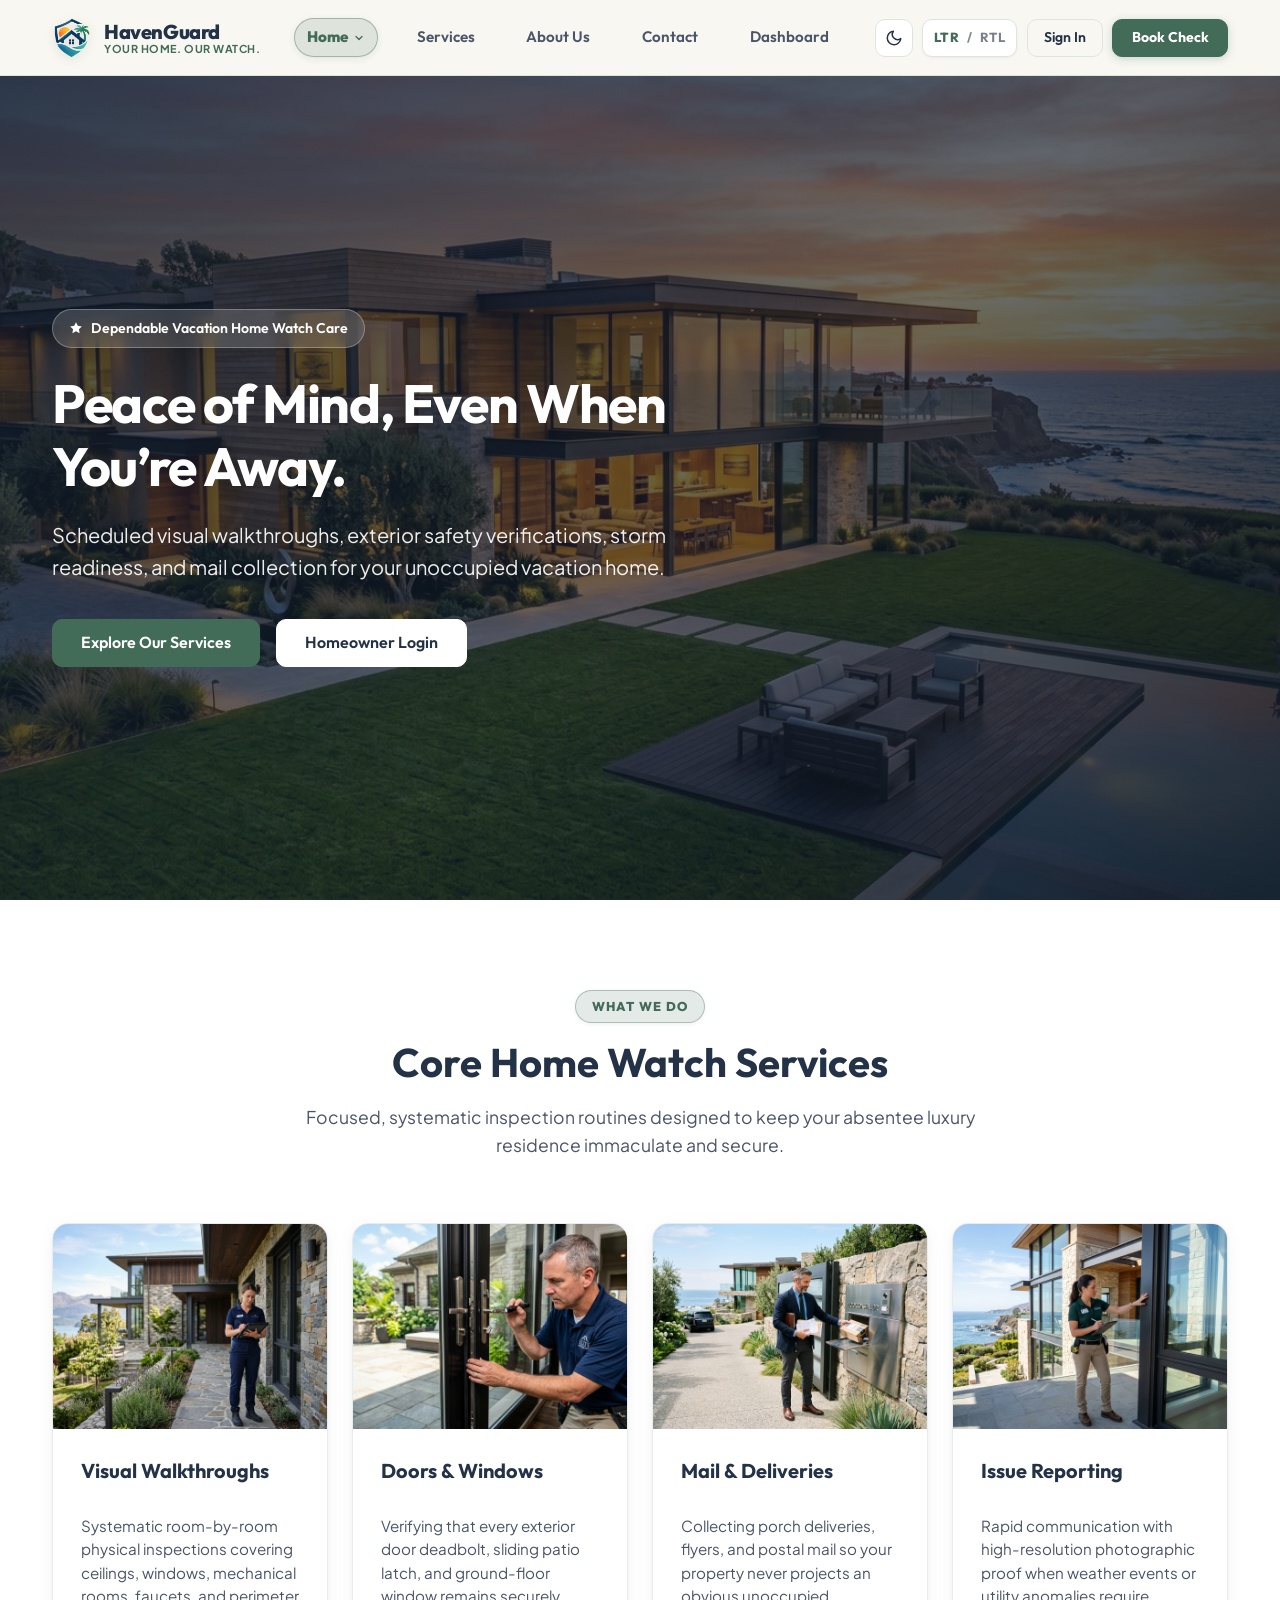
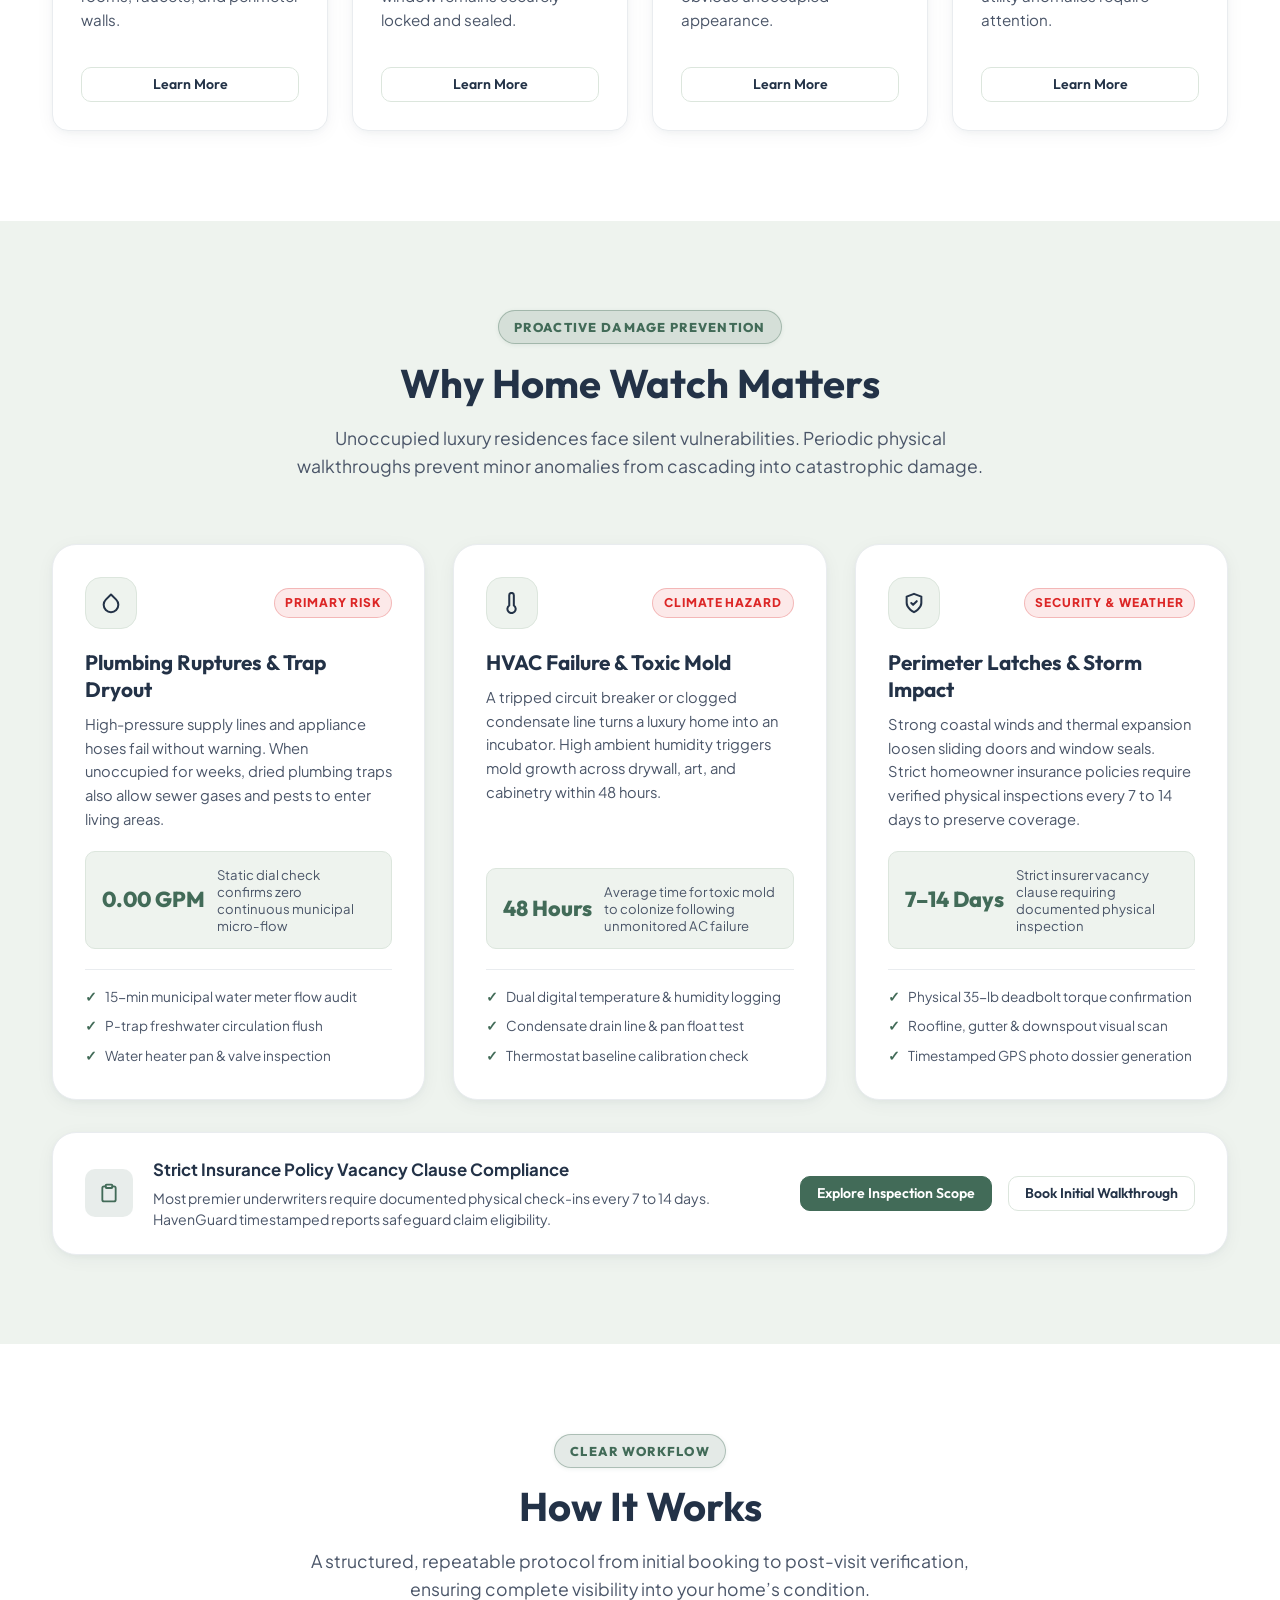
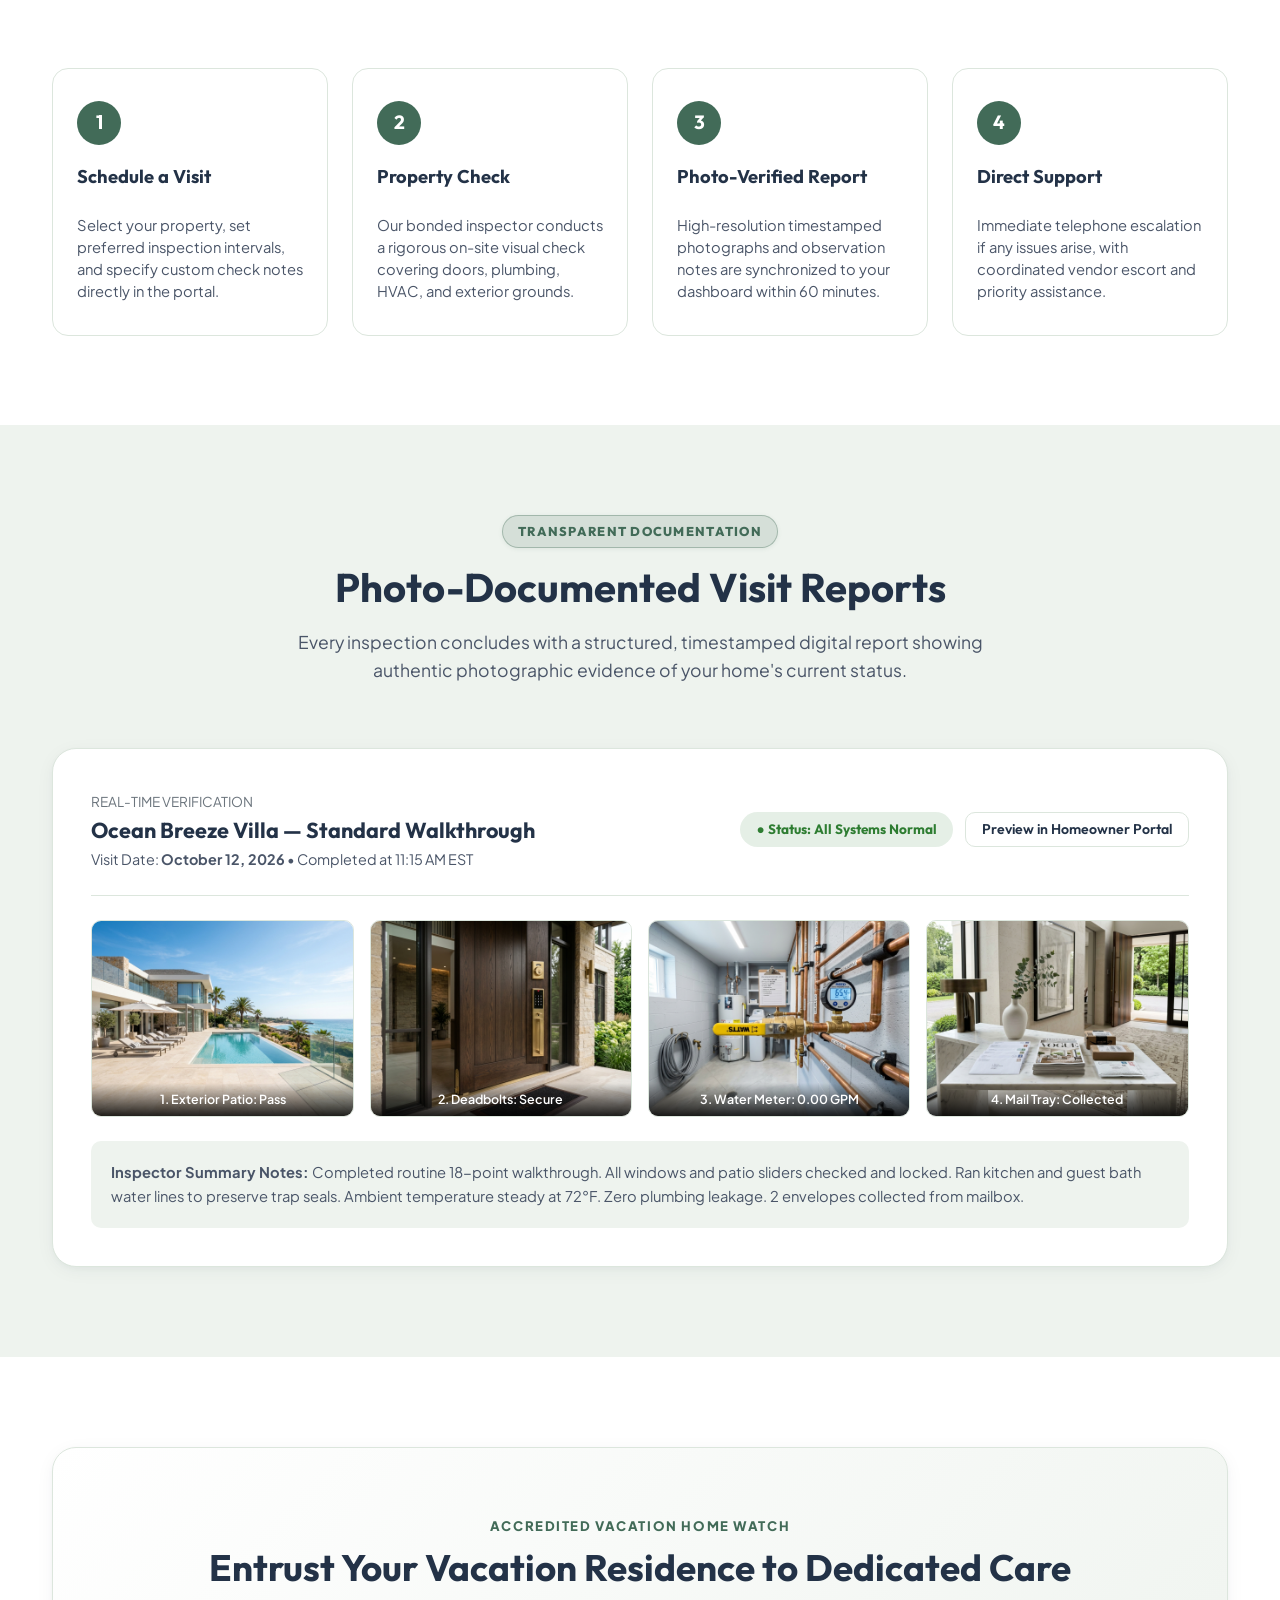
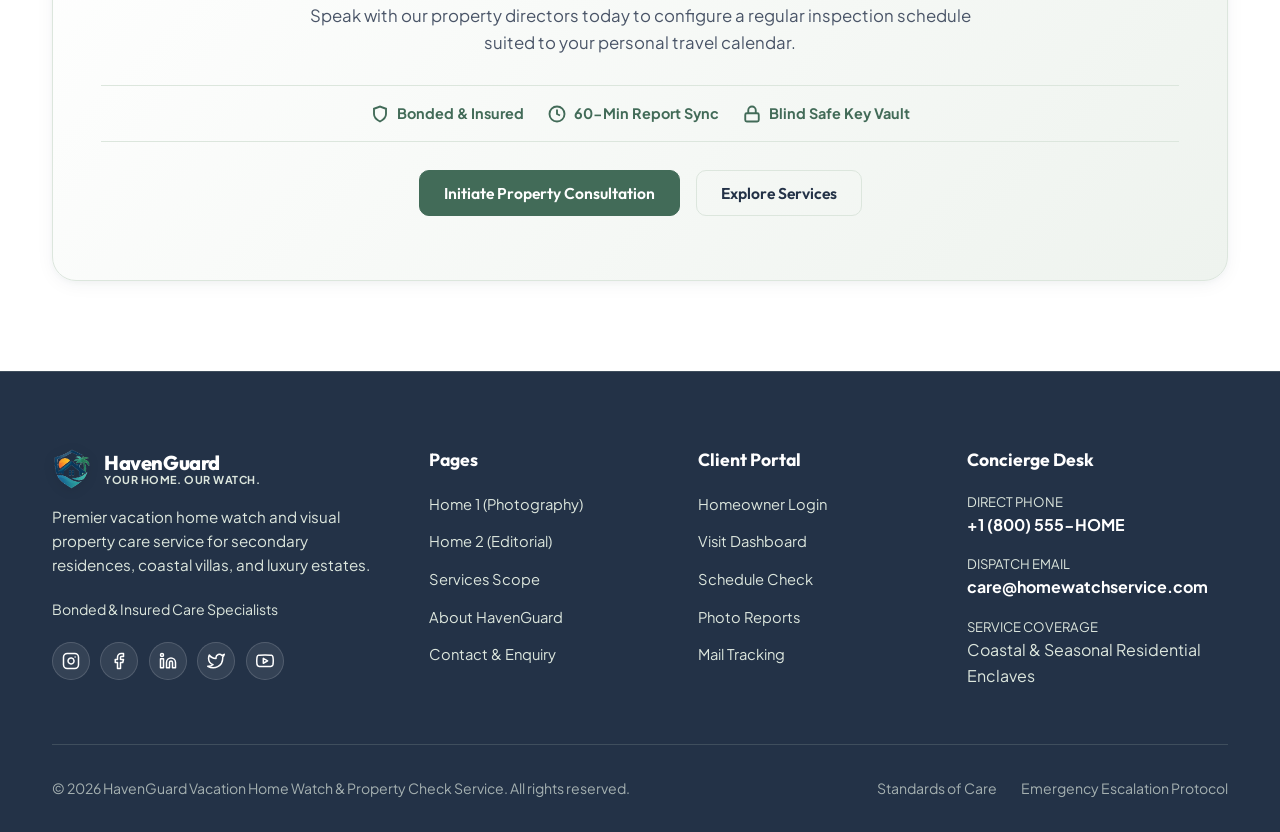
==== commit 401123ea: "first commit" ====
--- a/index.html
+++ b/index.html
@@ -126,11 +126,11 @@
     </div>
     <ul class="mobile-nav-menu">
       <li class="mobile-nav-item has-dropdown">
-        <button type="button" class="mobile-nav-link mobile-dropdown-toggle active" id="mobile-home-dropdown-toggle" aria-expanded="true">
+        <button type="button" class="mobile-nav-link mobile-dropdown-toggle active" id="mobile-home-dropdown-toggle" aria-expanded="false">
           <span>Home Variations</span>
           <svg class="dropdown-arrow" width="12" height="12" viewBox="0 0 24 24" fill="none" stroke="currentColor" stroke-width="2.5" stroke-linecap="round" stroke-linejoin="round" aria-hidden="true"><polyline points="6 9 12 15 18 9"></polyline></svg>
         </button>
-        <ul class="mobile-dropdown-list show">
+        <ul class="mobile-dropdown-list">
           <li><a href="index.html" class="mobile-sublink active">Home 1 (Photography)</a></li>
           <li><a href="home-2.html" class="mobile-sublink">Home 2 (Editorial)</a></li>
         </ul>
@@ -189,97 +189,8 @@
       </div>
     </section>
 
-    <!-- SECTION 2: Why Home Watch Matters (4 Cards) -->
-    <section class="section section-surface" id="why-it-matters-section">
-      <div class="container">
-        <div class="section-header">
-          <span class="eyebrow">Proactive Protection</span>
-          <h2 class="section-title">Why Home Watch Matters</h2>
-          <p class="section-subtitle">
-            Unoccupied properties face subtle risks. Periodic physical walkthroughs prevent minor seasonal anomalies from turning into catastrophic damage.
-          </p>
-        </div>
-
-        <div class="cards-grid-4">
-          <!-- Card 1: Property Protection -->
-          <article class="card">
-            <div class="card-body">
-              <div class="card-icon" aria-hidden="true">
-                <svg width="24" height="24" viewBox="0 0 24 24" fill="none" stroke="currentColor" stroke-width="2" stroke-linecap="round" stroke-linejoin="round">
-                  <path d="M12 22s8-4 8-10V5l-8-3-8 3v7c0 6 8 10 8 10z"></path>
-                </svg>
-              </div>
-              <h3 class="card-title">Property Protection</h3>
-              <p class="card-text">
-                Continuous exterior and interior perimeter observation deters visible tampering and ensures all entryways remain securely locked.
-              </p>
-              <div class="card-action">
-                <span style="font-size: 0.88rem; font-weight: 700; color: var(--color-forest);">✓ 18-Point Visual Audit</span>
-              </div>
-            </div>
-          </article>
-
-          <!-- Card 2: Early Detection -->
-          <article class="card">
-            <div class="card-body">
-              <div class="card-icon" aria-hidden="true">
-                <svg width="24" height="24" viewBox="0 0 24 24" fill="none" stroke="currentColor" stroke-width="2" stroke-linecap="round" stroke-linejoin="round">
-                  <circle cx="12" cy="12" r="10"></circle>
-                  <line x1="12" y1="8" x2="12" y2="12"></line>
-                  <line x1="12" y1="16" x2="12.01" y2="16"></line>
-                </svg>
-              </div>
-              <h3 class="card-title">Early Detection</h3>
-              <p class="card-text">
-                Catching hairline plumbing leaks, HVAC condensate pan overflows, and roof seal issues before they cause costly structural harm.
-              </p>
-              <div class="card-action">
-                <span style="font-size: 0.88rem; font-weight: 700; color: var(--color-forest);">✓ Water &amp; HVAC Checks</span>
-              </div>
-            </div>
-          </article>
-
-          <!-- Card 3: Storm Readiness -->
-          <article class="card">
-            <div class="card-body">
-              <div class="card-icon" aria-hidden="true">
-                <svg width="24" height="24" viewBox="0 0 24 24" fill="none" stroke="currentColor" stroke-width="2" stroke-linecap="round" stroke-linejoin="round">
-                  <polygon points="13 2 3 14 12 14 11 22 21 10 12 10 13 2"></polygon>
-                </svg>
-              </div>
-              <h3 class="card-title">Storm Readiness</h3>
-              <p class="card-text">
-                Verifying hurricane shutters, patio furniture tie-downs, and conducting rapid post-weather perimeter checks for yard debris.
-              </p>
-              <div class="card-action">
-                <span style="font-size: 0.88rem; font-weight: 700; color: var(--color-forest);">✓ Weather Protocols</span>
-              </div>
-            </div>
-          </article>
-
-          <!-- Card 4: Peace of Mind -->
-          <article class="card">
-            <div class="card-body">
-              <div class="card-icon" aria-hidden="true">
-                <svg width="24" height="24" viewBox="0 0 24 24" fill="none" stroke="currentColor" stroke-width="2" stroke-linecap="round" stroke-linejoin="round">
-                  <path d="M20.84 4.61a5.5 5.5 0 0 0-7.78 0L12 5.67l-1.06-1.06a5.5 5.5 0 0 0-7.78 7.78l1.06 1.06L12 21.23l7.78-7.78 1.06-1.06a5.5 5.5 0 0 0 0-7.78z"></path>
-                </svg>
-              </div>
-              <h3 class="card-title">Peace of Mind</h3>
-              <p class="card-text">
-                Travel anywhere with confidence knowing certified, bonded property care specialists are consistently checking your luxury home.
-              </p>
-              <div class="card-action">
-                <span style="font-size: 0.88rem; font-weight: 700; color: var(--color-forest);">✓ Dedicated Contact</span>
-              </div>
-            </div>
-          </article>
-        </div>
-      </div>
-    </section>
-
-    <!-- SECTION 3: Core Home Watch Services (Cards with Visuals) -->
-    <section class="section section-muted" id="core-services-section">
+    <!-- SECTION 2: Core Home Watch Services (Cards with Visuals) -->
+    <section class="section section-surface" id="core-services-section">
       <div class="container">
         <div class="section-header">
           <span class="eyebrow">What We Do</span>
@@ -349,6 +260,107 @@
       </div>
     </section>
 
+    <!-- SECTION 3: Why Home Watch Matters (Redesigned 3-Column Threat Prevention & Assurance Layout) -->
+    <section class="section section-muted" id="why-it-matters-section">
+      <div class="container">
+        <div class="section-header">
+          <span class="eyebrow">Proactive Damage Prevention</span>
+          <h2 class="section-title">Why Home Watch Matters</h2>
+          <p class="section-subtitle">
+            Unoccupied luxury residences face silent vulnerabilities. Periodic physical walkthroughs prevent minor anomalies from cascading into catastrophic damage.
+          </p>
+        </div>
+
+        <div class="threat-prevention-grid">
+          <!-- Card 1: Plumbing Line Ruptures -->
+          <article class="threat-card">
+            <div class="threat-card-header">
+              <div class="threat-icon-box" aria-hidden="true">
+                <svg width="22" height="22" viewBox="0 0 24 24" fill="none" stroke="currentColor" stroke-width="2.2" stroke-linecap="round" stroke-linejoin="round"><path d="M12 2.69l5.66 5.66a8 8 0 1 1-11.31 0z"></path></svg>
+              </div>
+              <span class="threat-risk-tag">Primary Risk</span>
+            </div>
+            <h3 class="threat-card-title">Plumbing Ruptures &amp; Trap Dryout</h3>
+            <p class="threat-card-desc">
+              High-pressure supply lines and appliance hoses fail without warning. When unoccupied for weeks, dried plumbing traps also allow sewer gases and pests to enter living areas.
+            </p>
+            <div class="threat-stat-callout">
+              <div class="threat-stat-value">0.00 GPM</div>
+              <div class="threat-stat-label">Static dial check confirms zero continuous municipal micro-flow</div>
+            </div>
+            <ul class="threat-checks-list">
+              <li>15-min municipal water meter flow audit</li>
+              <li>P-trap freshwater circulation flush</li>
+              <li>Water heater pan &amp; valve inspection</li>
+            </ul>
+          </article>
+
+          <!-- Card 2: HVAC Failures & Mold -->
+          <article class="threat-card">
+            <div class="threat-card-header">
+              <div class="threat-icon-box" aria-hidden="true">
+                <svg width="22" height="22" viewBox="0 0 24 24" fill="none" stroke="currentColor" stroke-width="2.2" stroke-linecap="round" stroke-linejoin="round"><path d="M14 14.76V3.5a2.5 2.5 0 0 0-5 0v11.26a4.5 4.5 0 1 0 5 0z"></path></svg>
+              </div>
+              <span class="threat-risk-tag">Climate Hazard</span>
+            </div>
+            <h3 class="threat-card-title">HVAC Failure &amp; Toxic Mold</h3>
+            <p class="threat-card-desc">
+              A tripped circuit breaker or clogged condensate line turns a luxury home into an incubator. High ambient humidity triggers mold growth across drywall, art, and cabinetry within 48 hours.
+            </p>
+            <div class="threat-stat-callout">
+              <div class="threat-stat-value">48 Hours</div>
+              <div class="threat-stat-label">Average time for toxic mold to colonize following unmonitored AC failure</div>
+            </div>
+            <ul class="threat-checks-list">
+              <li>Dual digital temperature &amp; humidity logging</li>
+              <li>Condensate drain line &amp; pan float test</li>
+              <li>Thermostat baseline calibration check</li>
+            </ul>
+          </article>
+
+          <!-- Card 3: Perimeter Breaches & Storm Impact -->
+          <article class="threat-card">
+            <div class="threat-card-header">
+              <div class="threat-icon-box" aria-hidden="true">
+                <svg width="22" height="22" viewBox="0 0 24 24" fill="none" stroke="currentColor" stroke-width="2.2" stroke-linecap="round" stroke-linejoin="round"><path d="M12 22s8-4 8-10V5l-8-3-8 3v7c0 6 8 10 8 10z"></path><polyline points="9 12 11 14 15 10"></polyline></svg>
+              </div>
+              <span class="threat-risk-tag">Security &amp; Weather</span>
+            </div>
+            <h3 class="threat-card-title">Perimeter Latches &amp; Storm Impact</h3>
+            <p class="threat-card-desc">
+              Strong coastal winds and thermal expansion loosen sliding doors and window seals. Strict homeowner insurance policies require verified physical inspections every 7 to 14 days to preserve coverage.
+            </p>
+            <div class="threat-stat-callout">
+              <div class="threat-stat-value">7–14 Days</div>
+              <div class="threat-stat-label">Strict insurer vacancy clause requiring documented physical inspection</div>
+            </div>
+            <ul class="threat-checks-list">
+              <li>Physical 35-lb deadbolt torque confirmation</li>
+              <li>Roofline, gutter &amp; downspout visual scan</li>
+              <li>Timestamped GPS photo dossier generation</li>
+            </ul>
+          </article>
+        </div>
+
+        <!-- Insurance Vacancy Compliance Bar -->
+        <div class="threat-insurance-banner">
+          <div class="threat-insurance-info">
+            <div class="insurance-icon-badge" aria-hidden="true">
+              <svg width="20" height="20" viewBox="0 0 24 24" fill="none" stroke="currentColor" stroke-width="2.2" stroke-linecap="round" stroke-linejoin="round"><path d="M16 4h2a2 2 0 0 1 2 2v14a2 2 0 0 1-2 2H6a2 2 0 0 1-2-2V6a2 2 0 0 1 2-2h2"></path><rect x="8" y="2" width="8" height="4" rx="1" ry="1"></rect></svg>
+            </div>
+            <div class="threat-insurance-copy">
+              <strong>Strict Insurance Policy Vacancy Clause Compliance</strong>
+              <span>Most premier underwriters require documented physical check-ins every 7 to 14 days. HavenGuard timestamped reports safeguard claim eligibility.</span>
+            </div>
+          </div>
+          <div class="btn-group" style="margin: 0;">
+            <a href="services.html" class="btn btn-primary btn-sm">Explore Inspection Scope</a>
+            <a href="contact.html" class="btn btn-secondary btn-sm">Book Initial Walkthrough</a>
+          </div>
+        </div>
+      </div>
+    </section>
+
     <!-- SECTION 4: How It Works -->
     <section class="section section-surface" id="how-it-works-section">
       <div class="container">
@@ -452,17 +464,35 @@
       </div>
     </section>
 
-    <!-- SECTION 6: Final CTA Banner -->
+    <!-- SECTION 6: High-Trust Accent Banner -->
     <section class="section section-surface" id="final-cta-section">
       <div class="container">
-        <div class="cta-banner-centered">
-          <h2>Entrust Your Vacation Residence to Dedicated Care</h2>
-          <p>
-            Speak with our property team today to configure a regular inspection schedule suited to your travel calendar.
+        <div class="cta-accent-banner">
+          <span style="font-size: 0.82rem; font-weight: 800; color: var(--color-forest); text-transform: uppercase; letter-spacing: 0.12em;">Accredited Vacation Home Watch</span>
+          <h2 style="font-size: clamp(1.6rem, 3vw, 2.3rem); margin-block: 0.5rem 0.75rem;">Entrust Your Vacation Residence to Dedicated Care</h2>
+          <p style="color: var(--text-secondary); max-width: 680px; margin-inline: auto; margin-block-end: 1.5rem; line-height: 1.6;">
+            Speak with our property directors today to configure a regular inspection schedule suited to your personal travel calendar.
           </p>
-          <div class="btn-group" style="justify-content: center;">
-            <a href="contact.html" class="btn btn-white">Initiate Property Consultation</a>
-            <a href="services.html" class="btn btn-outline-white">Explore Services</a>
+
+          <!-- Trust Badges Row -->
+          <div class="trust-badges-row" aria-label="Key Assurances">
+            <div class="trust-badge-item">
+              <svg width="18" height="18" viewBox="0 0 24 24" fill="none" stroke="currentColor" stroke-width="2.5"><path d="M12 22s8-4 8-10V5l-8-3-8 3v7c0 6 8 10 8 10z"></path></svg>
+              <span>Bonded &amp; Insured</span>
+            </div>
+            <div class="trust-badge-item">
+              <svg width="18" height="18" viewBox="0 0 24 24" fill="none" stroke="currentColor" stroke-width="2.5"><circle cx="12" cy="12" r="10"></circle><polyline points="12 6 12 12 16 14"></polyline></svg>
+              <span>60-Min Report Sync</span>
+            </div>
+            <div class="trust-badge-item">
+              <svg width="18" height="18" viewBox="0 0 24 24" fill="none" stroke="currentColor" stroke-width="2.5"><rect x="3" y="11" width="18" height="11" rx="2" ry="2"></rect><path d="M7 11V7a5 5 0 0 1 10 0v4"></path></svg>
+              <span>Blind Safe Key Vault</span>
+            </div>
+          </div>
+
+          <div class="btn-group" style="justify-content: center; margin: 0;">
+            <a href="contact.html" class="btn btn-primary">Initiate Property Consultation</a>
+            <a href="services.html" class="btn btn-secondary">Explore Services</a>
           </div>
         </div>
       </div>
--- a/assets/css/style.css
+++ b/assets/css/style.css
@@ -66,6 +66,7 @@
 
   --transition-base: 0.25s ease;
   --header-height: 76px;
+  --dashboard-nav-height: 64px;
 }
 
 /* ==========================================================================
@@ -121,6 +122,18 @@
   background-color: var(--bg-primary);
   scroll-behavior: smooth;
   -webkit-text-size-adjust: 100%;
+  overflow-x: hidden;
+  width: 100%;
+  max-width: 100vw;
+}
+
+/* Suppress all transitions and animations during LTR/RTL switch to prevent shadow/sliding glitch */
+html.no-dir-transition,
+html.no-dir-transition *,
+html.no-dir-transition *::before,
+html.no-dir-transition *::after {
+  transition: none !important;
+  animation: none !important;
 }
 
 body {
@@ -128,7 +141,10 @@
   display: flex;
   flex-direction: column;
   overflow-x: hidden;
+  width: 100%;
+  max-width: 100vw;
   position: relative;
+  padding-top: var(--header-height);
   text-rendering: optimizeLegibility;
   -webkit-font-smoothing: antialiased;
 }
@@ -224,23 +240,32 @@
 }
 
 .eyebrow {
-  display: inline-block;
+  display: inline-flex;
+  align-items: center;
+  justify-content: center;
+  gap: 0.4rem;
+  width: fit-content;
+  max-width: fit-content;
   font-family: var(--font-heading);
-  font-size: 0.85rem;
-  font-weight: 700;
+  font-size: 0.8rem;
+  font-weight: 800;
   text-transform: uppercase;
   letter-spacing: 0.1em;
-  color: var(--color-forest);
-  margin-block-end: 0.75rem;
-  padding-inline: 0.75rem;
-  padding-block: 0.25rem;
-  background-color: var(--bg-subtle);
+  color: var(--color-forest) !important;
+  margin-block-end: 0.85rem;
+  padding-inline: 0.95rem;
+  padding-block: 0.35rem;
+  background-color: rgba(66, 107, 88, 0.14) !important;
+  border: 1.5px solid rgba(66, 107, 88, 0.35) !important;
   border-radius: var(--radius-full);
+  box-shadow: 0 1px 4px rgba(66, 107, 88, 0.1);
 }
 
 [data-theme="dark"] .eyebrow {
-  color: var(--text-accent);
-  background-color: rgba(111, 164, 138, 0.15);
+  color: var(--color-gold) !important;
+  background-color: rgba(226, 177, 91, 0.18) !important;
+  border-color: rgba(226, 177, 91, 0.45) !important;
+  box-shadow: 0 2px 8px rgba(0, 0, 0, 0.35);
 }
 
 .section-title {
@@ -342,9 +367,11 @@
    Header & Navigation
    ========================================================================== */
 .site-header {
-  position: sticky;
+  position: fixed;
   top: 0;
-  inset-inline: 0;
+  left: 0;
+  right: 0;
+  width: 100%;
   z-index: 1000;
   height: var(--header-height);
   background-color: var(--nav-bg);
@@ -360,10 +387,18 @@
   display: flex;
   align-items: center;
   justify-content: space-between;
+  gap: 1.5rem;
   height: 100%;
   width: 100%;
+  max-width: var(--container-max);
+  margin-inline: auto;
+  padding-inline: clamp(1rem, 3vw, 2rem);
+}
+
+/* Dedicated full-width layout for Dashboard application workspace */
+.site-header.dashboard-header .navbar {
   max-width: 100%;
-  padding-inline: clamp(1rem, 2.5vw, 2.5rem);
+  padding-inline: clamp(1rem, 2.5vw, 2rem);
 }
 
 .nav-brand {
@@ -462,23 +497,42 @@
   font-weight: 600;
   color: var(--text-secondary);
   padding-block: 0.4rem;
-  padding-inline: 0.25rem;
+  padding-inline: 0.75rem;
+  border-radius: var(--radius-full);
   display: inline-flex;
   align-items: center;
   gap: 0.35rem;
   background: transparent;
-  border: none;
+  border: 1px solid transparent;
   cursor: pointer;
-  transition: color var(--transition-base);
+  transition: all var(--transition-base);
   white-space: nowrap;
 }
 
-.nav-link:hover, .nav-link.active {
+.nav-link:hover {
   color: var(--color-forest);
-}
-
-[data-theme="dark"] .nav-link:hover, [data-theme="dark"] .nav-link.active {
+  background-color: var(--bg-subtle);
+}
+
+.nav-link.active {
+  color: var(--color-forest) !important;
+  font-weight: 800 !important;
+  background-color: rgba(66, 107, 88, 0.14) !important;
+  border-color: rgba(66, 107, 88, 0.38) !important;
+  box-shadow: 0 2px 6px rgba(66, 107, 88, 0.12) !important;
+}
+
+[data-theme="dark"] .nav-link:hover {
   color: var(--text-accent);
+  background-color: rgba(255, 255, 255, 0.06);
+}
+
+[data-theme="dark"] .nav-link.active {
+  color: var(--color-gold) !important;
+  font-weight: 800 !important;
+  background-color: rgba(226, 177, 91, 0.18) !important;
+  border-color: rgba(226, 177, 91, 0.5) !important;
+  box-shadow: 0 2px 8px rgba(0, 0, 0, 0.4) !important;
 }
 
 .dropdown-arrow {
@@ -807,17 +861,36 @@
   flex-direction: column;
   overflow-y: auto;
   transform: translateX(100%);
-  transition: transform 0.3s cubic-bezier(0.16, 1, 0.3, 1);
+  visibility: hidden;
+  pointer-events: none;
+  opacity: 0;
+  box-shadow: none;
+  transition: transform 0.3s cubic-bezier(0.16, 1, 0.3, 1), visibility 0.3s, opacity 0.25s;
 }
 
 [dir="rtl"] .mobile-nav-drawer {
-  box-shadow: 8px 0 24px rgba(0, 0, 0, 0.2);
   transform: translateX(-100%);
+  box-shadow: none;
 }
 
 .mobile-nav-drawer.open,
 [dir="rtl"] .mobile-nav-drawer.open {
   transform: translateX(0);
+  visibility: visible;
+  pointer-events: auto;
+  opacity: 1;
+  box-shadow: -8px 0 24px rgba(0, 0, 0, 0.2);
+}
+
+[dir="rtl"] .mobile-nav-drawer.open {
+  box-shadow: 8px 0 24px rgba(0, 0, 0, 0.2);
+}
+
+.mobile-nav-drawer:not(.open) {
+  visibility: hidden !important;
+  pointer-events: none !important;
+  opacity: 0 !important;
+  box-shadow: none !important;
 }
 
 .mobile-nav-header {
@@ -862,8 +935,21 @@
   background-color: var(--bg-subtle);
 }
 
+.mobile-dropdown-toggle.active {
+  color: var(--color-forest) !important;
+  background-color: var(--bg-subtle) !important;
+  font-weight: 700 !important;
+  border-inline-start: 3px solid var(--color-forest);
+}
+
 [data-theme="dark"] .mobile-nav-link:hover, [data-theme="dark"] .mobile-nav-link.active {
   color: var(--text-accent);
+}
+
+[data-theme="dark"] .mobile-dropdown-toggle.active {
+  color: var(--text-accent) !important;
+  border-color: var(--text-accent);
+  background-color: rgba(111, 164, 138, 0.14) !important;
 }
 
 .mobile-nav-highlight {
@@ -898,13 +984,45 @@
   transition: all var(--transition-base);
 }
 
-.mobile-sublink.active, .mobile-sublink:hover {
+.mobile-sublink.active {
+  color: var(--color-forest) !important;
+  background-color: rgba(66, 107, 88, 0.14) !important;
+  font-weight: 700 !important;
+  border-inline-start: 4px solid var(--color-forest) !important;
+  padding-inline: 1rem 0.75rem !important;
+  display: flex !important;
+  align-items: center !important;
+  justify-content: space-between !important;
+}
+
+.mobile-sublink.active::after {
+  content: "";
+  display: inline-block;
+  width: 8px;
+  height: 8px;
+  border-radius: 50%;
+  background-color: var(--color-forest);
+  box-shadow: 0 0 0 3px rgba(66, 107, 88, 0.25);
+  margin-inline-start: auto;
+}
+
+[data-theme="dark"] .mobile-sublink.active {
+  color: var(--text-accent) !important;
+  background-color: rgba(111, 164, 138, 0.2) !important;
+  border-color: var(--text-accent) !important;
+}
+
+[data-theme="dark"] .mobile-sublink.active::after {
+  background-color: var(--text-accent);
+  box-shadow: 0 0 0 3px rgba(111, 164, 138, 0.35);
+}
+
+.mobile-sublink:hover:not(.active) {
   color: var(--color-forest);
   background-color: var(--bg-subtle);
-  font-weight: 600;
-}
-
-[data-theme="dark"] .mobile-sublink.active, [data-theme="dark"] .mobile-sublink:hover {
+}
+
+[data-theme="dark"] .mobile-sublink:hover:not(.active) {
   color: var(--text-accent);
 }
 
@@ -1473,6 +1591,12 @@
   display: flex;
   flex-direction: column;
   justify-content: center;
+}
+
+.editorial-care-card .eyebrow {
+  align-self: flex-start;
+  width: fit-content;
+  max-width: fit-content;
 }
 
 .editorial-stack {
@@ -1723,52 +1847,379 @@
    Homeowner Dashboard Layout
    ========================================================================== */
 #dashboard-sidebar-toggle {
+  display: none;
+}
+
+#dashboard-sidebar-toggle .icon-close {
+  display: none;
+}
+
+#dashboard-sidebar-toggle.is-active .icon-hamburger {
   display: none !important;
 }
 
-@media (max-width: 1024px) {
+#dashboard-sidebar-toggle.is-active .icon-close {
+  display: block !important;
+}
+
+@media (max-width: 1200px) {
   #dashboard-sidebar-toggle {
     display: inline-flex !important;
   }
 }
 
+/* Sidebar Drawer Header Bar with Close Button (Tablet & Mobile) */
+.sidebar-header-bar {
+  display: none;
+  align-items: center;
+  justify-content: space-between;
+  margin-block-end: 1rem;
+  padding-block-end: 0.75rem;
+  border-block-end: 1px solid var(--border-subtle);
+}
+
+.sidebar-header-title {
+  font-family: var(--font-heading);
+  font-size: 0.95rem;
+  font-weight: 700;
+  color: var(--text-primary);
+}
+
+.sidebar-close-btn {
+  width: 32px;
+  height: 32px;
+  border-radius: var(--radius-full);
+  background: var(--bg-subtle);
+  color: var(--text-primary);
+  display: flex;
+  align-items: center;
+  justify-content: center;
+  cursor: pointer;
+  border: 1px solid var(--border-subtle);
+  transition: all var(--transition-base);
+}
+
+.sidebar-close-btn:hover {
+  background: rgba(220, 38, 38, 0.1);
+  color: #DC2626;
+  border-color: #DC2626;
+}
+
+/* Dashboard Sidebar Mobile / Tablet Backdrop */
+.dashboard-sidebar-backdrop {
+  position: fixed;
+  inset: 0;
+  top: var(--header-height);
+  background-color: rgba(0, 0, 0, 0.55);
+  backdrop-filter: blur(4px);
+  -webkit-backdrop-filter: blur(4px);
+  z-index: 1015;
+  opacity: 0;
+  visibility: hidden;
+  pointer-events: none;
+  transition: opacity 0.25s ease, visibility 0.25s ease;
+}
+
+.dashboard-sidebar-backdrop.open {
+  opacity: 1;
+  visibility: visible;
+  pointer-events: auto;
+}
+
+body.dashboard-body {
+  padding-top: var(--dashboard-nav-height) !important;
+  min-height: 100vh;
+  min-height: 100dvh;
+  margin: 0 !important;
+  display: flex;
+  flex-direction: column;
+  overflow-x: hidden;
+  background-color: var(--bg-primary);
+}
+
+.site-header.dashboard-header {
+  height: var(--dashboard-nav-height) !important;
+  min-height: var(--dashboard-nav-height) !important;
+  max-height: var(--dashboard-nav-height) !important;
+  margin: 0 !important;
+  margin-block-end: 0 !important;
+  border-block-end: 1px solid var(--border-subtle);
+}
+
 .dashboard-wrapper {
   display: flex;
-  min-height: calc(100vh - var(--header-height));
+  flex: 1 1 auto;
+  min-height: calc(100vh - var(--dashboard-nav-height));
+  min-height: calc(100dvh - var(--dashboard-nav-height));
   position: relative;
+  margin: 0;
+  padding: 0;
+  background-color: var(--bg-primary);
+  align-items: stretch;
+  width: 100%;
+  box-sizing: border-box;
 }
 
 .dashboard-sidebar {
-  width: 280px;
+  width: 270px;
   background-color: var(--bg-surface);
   border-inline-end: 1px solid var(--border-subtle);
-  padding: 2rem 1.25rem;
+  border-top: none !important;
+  border-radius: 0 !important;
+  margin: 0 !important;
+  padding: 0 !important;
   display: flex;
   flex-direction: column;
   flex-shrink: 0;
+  box-sizing: border-box;
   transition: transform var(--transition-base);
+}
+
+.sidebar-sticky-wrap {
+  width: 100% !important;
+  height: 100% !important;
+  max-height: 100% !important;
+  display: flex !important;
+  flex-direction: column !important;
+  justify-content: space-between !important;
+  box-sizing: border-box !important;
+  padding: 1rem 0.85rem 0.85rem 0.85rem !important;
+  margin: 0 !important;
+  overflow: hidden !important;
+  min-height: 0 !important;
+}
+
+.sidebar-top-section {
+  display: flex !important;
+  flex-direction: column !important;
+  width: 100% !important;
+  flex: 1 1 auto !important;
+  min-height: 0 !important;
+  overflow-y: auto !important;
+  overflow-x: hidden !important;
+  margin: 0 !important;
+  padding: 0 !important;
+  padding-inline-end: 3px !important;
+}
+
+/* Desktop & iPad Landscape Full-Height Sidebar (Sticky, flush with navbar and bottom) */
+@media (min-width: 1024px) {
+  .dashboard-sidebar {
+    position: sticky !important;
+    top: var(--dashboard-nav-height) !important;
+    height: calc(100vh - var(--dashboard-nav-height)) !important;
+    height: calc(100dvh - var(--dashboard-nav-height)) !important;
+    max-height: calc(100vh - var(--dashboard-nav-height)) !important;
+    align-self: flex-start !important;
+    width: 270px !important;
+    min-width: 270px !important;
+    max-width: 270px !important;
+    flex-shrink: 0 !important;
+    background-color: var(--bg-surface) !important;
+    border-inline-end: 1px solid var(--border-subtle) !important;
+    margin: 0 !important;
+    border-radius: 0 !important;
+    padding: 0 !important;
+    display: flex !important;
+    flex-direction: column !important;
+    transform: none !important;
+    visibility: visible !important;
+    pointer-events: auto !important;
+    opacity: 1 !important;
+    box-shadow: none !important;
+    z-index: 90 !important;
+    overflow: hidden !important;
+    box-sizing: border-box !important;
+  }
+
+  .sidebar-header-bar {
+    display: none !important;
+  }
+
+  #dashboard-sidebar-toggle {
+    display: none !important;
+  }
+
+  .dashboard-sidebar-backdrop {
+    display: none !important;
+  }
+
+  .sidebar-quick-controls {
+    display: none !important;
+  }
+}
+
+.sidebar-top-section::-webkit-scrollbar,
+.sidebar-sticky-wrap::-webkit-scrollbar,
+.dashboard-sidebar::-webkit-scrollbar {
+  width: 4px;
+}
+.sidebar-top-section::-webkit-scrollbar-track,
+.sidebar-sticky-wrap::-webkit-scrollbar-track,
+.dashboard-sidebar::-webkit-scrollbar-track {
+  background: transparent;
+}
+.sidebar-top-section::-webkit-scrollbar-thumb,
+.sidebar-sticky-wrap::-webkit-scrollbar-thumb,
+.dashboard-sidebar::-webkit-scrollbar-thumb {
+  background: var(--border-subtle);
+  border-radius: 4px;
+}
+
+/* 1. TOP: Assigned Estate Card (straight alignment with main content h1) */
+.sidebar-estate-card {
+  background: var(--bg-subtle);
+  border: 1px solid var(--border-subtle);
+  border-radius: var(--radius-md);
+  padding: 0.75rem 0.85rem;
+  margin-top: 0 !important;
+  margin-block-end: 0.85rem;
+  transition: all var(--transition-base);
+  flex-shrink: 0;
+}
+
+.sidebar-estate-card:hover {
+  border-color: rgba(66, 107, 88, 0.4);
+}
+
+.estate-label-row {
+  display: flex;
+  align-items: center;
+  justify-content: space-between;
+  gap: 0.5rem;
+  margin-block-end: 0.25rem;
+}
+
+.estate-caption {
+  font-size: 0.72rem;
+  text-transform: uppercase;
+  letter-spacing: 0.08em;
+  color: var(--text-muted);
+  font-weight: 700;
+}
+
+.estate-status-pill {
+  display: inline-flex;
+  align-items: center;
+  gap: 0.35rem;
+  font-size: 0.72rem;
+  font-weight: 700;
+  color: var(--color-forest);
+  background: rgba(66, 107, 88, 0.12);
+  padding: 0.15rem 0.5rem;
+  border-radius: var(--radius-full);
+}
+
+[data-theme="dark"] .estate-status-pill {
+  color: var(--text-accent);
+  background: rgba(111, 164, 138, 0.2);
+}
+
+.status-pulse-dot {
+  width: 6px;
+  height: 6px;
+  border-radius: 50%;
+  background-color: var(--color-forest);
+  box-shadow: 0 0 0 2px rgba(66, 107, 88, 0.25);
+}
+
+[data-theme="dark"] .status-pulse-dot {
+  background-color: var(--text-accent);
+  box-shadow: 0 0 0 2px rgba(111, 164, 138, 0.35);
+}
+
+.estate-name-title {
+  font-family: var(--font-heading);
+  font-weight: 700;
+  font-size: 1rem;
+  color: var(--text-primary);
+  line-height: 1.25;
+}
+
+.estate-subtext {
+  font-size: 0.78rem;
+  color: var(--text-secondary);
+  margin-block-start: 0.15rem;
+}
+
+/* Quick Controls inside Sidebar Menu (Theme & RTL on Mobile / Tablet) */
+.sidebar-quick-controls {
+  display: none;
+  align-items: center;
+  gap: 0.65rem;
+  margin-block-end: 1rem;
+  padding-block-end: 0.85rem;
+  border-block-end: 1px solid var(--border-subtle);
+  flex-shrink: 0;
+}
+
+.sidebar-quick-controls .sidebar-ctrl-btn {
+  flex: 1 1 0;
+  height: 38px;
+  min-height: 38px;
+  font-size: 0.85rem;
+  font-weight: 600;
+  display: inline-flex;
+  align-items: center;
+  justify-content: center;
+  gap: 0.45rem;
+  padding-inline: 0.65rem;
+  border-radius: var(--radius-md);
+  background-color: var(--bg-subtle);
+  border: 1px solid var(--border-subtle);
+  color: var(--text-primary);
+  cursor: pointer;
+  transition: all var(--transition-base);
+}
+
+.sidebar-quick-controls .sidebar-ctrl-btn:hover {
+  border-color: var(--color-forest);
+  color: var(--color-forest);
+}
+
+[data-theme="dark"] .sidebar-quick-controls .sidebar-ctrl-btn {
+  background-color: rgba(255, 255, 255, 0.05);
+  border-color: var(--border-subtle);
+  color: var(--text-primary);
+}
+
+@media (max-width: 1200px) {
+  .sidebar-quick-controls {
+    display: flex !important;
+  }
+}
+
+/* 2. MIDDLE: Nav List */
+.sidebar-nav-container {
+  flex-shrink: 0;
+  margin-block-end: 0.85rem;
 }
 
 .dashboard-nav-list {
   list-style: none;
   display: flex;
   flex-direction: column;
-  gap: 0.5rem;
+  gap: 0.35rem;
+  margin: 0;
+  padding: 0;
 }
 
 .dashboard-nav-item button {
   width: 100%;
   display: flex;
   align-items: center;
-  gap: 0.75rem;
-  padding: 0.85rem 1rem;
+  gap: 0.65rem;
+  padding: 0.65rem 0.85rem;
   border-radius: var(--radius-md);
   font-family: var(--font-heading);
   font-weight: 600;
-  font-size: 0.95rem;
+  font-size: 0.92rem;
   color: var(--text-secondary);
   transition: all var(--transition-base);
   text-align: start;
+  background: transparent;
+  border: none;
+  cursor: pointer;
 }
 
 .dashboard-nav-item button:hover,
@@ -1777,25 +2228,215 @@
   color: var(--color-white);
 }
 
+/* 3. ASSIGNED INSPECTOR (Compact) */
+.sidebar-inspector-box {
+  padding: 0.65rem 0.8rem;
+  background: var(--bg-surface);
+  border: 1px solid var(--border-subtle);
+  border-radius: var(--radius-md);
+  margin-block-end: 0.75rem;
+  font-size: 0.82rem;
+  flex-shrink: 0;
+}
+
+.inspector-badge-row {
+  display: flex;
+  align-items: center;
+  gap: 0.35rem;
+  color: var(--text-muted);
+  font-size: 0.72rem;
+  font-weight: 700;
+  text-transform: uppercase;
+  letter-spacing: 0.05em;
+  margin-block-end: 0.15rem;
+}
+
+.inspector-name-text {
+  font-weight: 700;
+  color: var(--text-primary);
+  font-size: 0.86rem;
+}
+
+.inspector-link {
+  display: inline-block;
+  margin-block-start: 0.15rem;
+  color: var(--color-forest);
+  font-weight: 600;
+  font-size: 0.78rem;
+  text-decoration: none;
+  transition: color var(--transition-base);
+}
+
+.inspector-link:hover {
+  text-decoration: underline;
+  color: var(--color-forest-dark);
+}
+
+[data-theme="dark"] .inspector-link {
+  color: var(--text-accent);
+}
+
+/* 4. BOTTOM: Profile & Sign Out Footer (anchored at the bottom) */
+.sidebar-footer-card {
+  margin-top: auto !important;
+  margin-block-end: 0 !important;
+  padding-block-start: 0.75rem !important;
+  padding-block-end: 0 !important;
+  border-block-start: 1px solid var(--border-subtle) !important;
+  display: flex !important;
+  flex-direction: column !important;
+  gap: 0.5rem !important;
+  flex-shrink: 0 !important;
+  width: 100% !important;
+}
+
+.sidebar-user-card {
+  display: flex !important;
+  align-items: center;
+  gap: 0.65rem;
+  padding: 0.45rem 0.65rem;
+  background: var(--bg-subtle);
+  border: 1px solid var(--border-subtle);
+  border-radius: var(--radius-md);
+  margin: 0 !important;
+  flex-shrink: 0;
+}
+
+.sidebar-user-card .user-avatar-wrap {
+  position: relative;
+  flex-shrink: 0;
+}
+
+.sidebar-user-card .sidebar-user-meta {
+  display: flex;
+  flex-direction: column;
+  min-width: 0;
+  flex: 1 1 auto;
+}
+
+.sidebar-user-card .sidebar-user-name {
+  font-size: 0.86rem;
+  font-weight: 700;
+  color: var(--text-primary);
+  white-space: nowrap;
+  overflow: hidden;
+  text-overflow: ellipsis;
+  line-height: 1.2;
+}
+
+.sidebar-user-card .sidebar-user-badge {
+  font-size: 0.65rem;
+  font-weight: 700;
+  text-transform: uppercase;
+  letter-spacing: 0.05em;
+  color: var(--color-forest);
+}
+
+[data-theme="dark"] .sidebar-user-card {
+  background: rgba(255, 255, 255, 0.04);
+}
+
+[data-theme="dark"] .sidebar-user-card .sidebar-user-badge {
+  color: var(--color-gold);
+}
+
+.sidebar-signout-btn {
+  display: flex;
+  align-items: center;
+  justify-content: center;
+  gap: 0.45rem;
+  width: 100%;
+  padding: 0.45rem 0.75rem;
+  font-family: var(--font-heading);
+  font-size: 0.82rem;
+  font-weight: 700;
+  color: #B91C1C;
+  background: rgba(185, 28, 28, 0.06);
+  border: 1px solid rgba(185, 28, 28, 0.2);
+  border-radius: var(--radius-sm);
+  text-decoration: none;
+  transition: all var(--transition-base);
+  cursor: pointer;
+  flex-shrink: 0;
+}
+
+.sidebar-signout-btn:hover {
+  background: #B91C1C;
+  color: #ffffff;
+  border-color: #B91C1C;
+}
+
+[data-theme="dark"] .sidebar-signout-btn {
+  color: #F87171;
+  background: rgba(248, 113, 113, 0.1);
+  border-color: rgba(248, 113, 113, 0.25);
+}
+
+[data-theme="dark"] .sidebar-signout-btn:hover {
+  background: #DC2626;
+  color: #ffffff;
+  border-color: #DC2626;
+}
+
 .dashboard-content {
   flex-grow: 1;
-  padding: clamp(1.5rem, 3vw, 2.5rem);
+  padding: 1rem clamp(1rem, 2vw, 2rem) 2.5rem clamp(1rem, 2vw, 2rem);
   background-color: var(--bg-primary);
   min-width: 0;
-}
-
-.dashboard-header {
+  box-sizing: border-box;
+}
+
+.dashboard-view-header,
+.dashboard-header:not(.site-header) {
   display: flex;
   justify-content: space-between;
-  align-items: center;
+  align-items: flex-start;
   flex-wrap: wrap;
   gap: 1.25rem;
+  margin-top: 0 !important;
+  margin-block-end: 1.25rem !important;
+  width: 100%;
+}
+
+.dashboard-header-text h1 {
+  margin: 0 0 0.25rem 0 !important;
+  margin-top: 0 !important;
+  line-height: 1.15 !important;
+}
+
+.dashboard-header-text p {
+  margin: 0 !important;
+}
+
+.mail-grid-container {
+  display: grid;
+  grid-template-columns: repeat(2, 1fr);
+  gap: 2rem;
+}
+
+@media (max-width: 900px) {
+  .mail-grid-container {
+    grid-template-columns: 1fr !important;
+    gap: 1.25rem !important;
+  }
+}
+
+.portal-feature-grid {
+  display: grid;
+  grid-template-columns: 1fr 1fr;
+  gap: 1rem;
   margin-block-end: 2rem;
-  width: 100%;
+}
+
+@media (max-width: 640px) {
+  .portal-feature-grid {
+    grid-template-columns: 1fr !important;
+    gap: 0.85rem !important;
+  }
 }
 
 .dashboard-header-text {
-  flex: 1 1 300px;
+  flex: 1 1 auto;
   min-width: 0;
 }
 
@@ -1813,17 +2454,19 @@
 }
 
 /* ==========================================================================
-   Dashboard User Profile Badge (Highlighted)
+   Dashboard User Profile Badge (Navbar Desktop & Tablet - Uniform 38px Height)
    ========================================================================== */
 .user-profile-badge {
   display: inline-flex;
   align-items: center;
-  gap: 0.65rem;
-  padding: 0.25rem 0.85rem 0.25rem 0.3rem;
+  gap: 0.55rem;
+  height: 38px;
+  box-sizing: border-box;
+  padding: 0 0.85rem 0 0.35rem;
   border-radius: var(--radius-full);
   background: var(--bg-surface);
-  border: 2px solid var(--color-forest);
-  box-shadow: 0 2px 10px rgba(66, 107, 88, 0.18), inset 0 0 0 1px rgba(255, 255, 255, 0.5);
+  border: 1.5px solid var(--color-forest);
+  box-shadow: 0 1px 4px rgba(66, 107, 88, 0.15);
   cursor: pointer;
   transition: all var(--transition-base);
   user-select: none;
@@ -1832,7 +2475,7 @@
 
 .user-profile-badge:hover {
   background: rgba(66, 107, 88, 0.08);
-  box-shadow: 0 4px 14px rgba(66, 107, 88, 0.32), inset 0 0 0 1px rgba(255, 255, 255, 0.7);
+  box-shadow: 0 2px 8px rgba(66, 107, 88, 0.25);
   transform: translateY(-1px);
 }
 
@@ -1841,11 +2484,12 @@
   display: inline-flex;
   align-items: center;
   justify-content: center;
+  flex-shrink: 0;
 }
 
 .user-avatar-circle {
-  width: 36px;
-  height: 36px;
+  width: 28px;
+  height: 28px;
   border-radius: var(--radius-full);
   background: linear-gradient(135deg, var(--color-forest) 0%, #173326 100%);
   color: #FFFFFF;
@@ -1853,50 +2497,51 @@
   align-items: center;
   justify-content: center;
   font-weight: 800;
-  font-size: 0.88rem;
-  letter-spacing: 0.04em;
-  box-shadow: 0 2px 6px rgba(0, 0, 0, 0.25);
-  border: 2px solid #FFFFFF;
+  font-size: 0.76rem;
+  letter-spacing: 0.02em;
+  box-shadow: 0 1px 4px rgba(0, 0, 0, 0.2);
+  border: 1.5px solid #FFFFFF;
 }
 
 .user-avatar-status {
   position: absolute;
   bottom: -1px;
   inset-inline-end: -1px;
-  width: 11px;
-  height: 11px;
+  width: 8px;
+  height: 8px;
   border-radius: var(--radius-full);
   background-color: #22C55E;
-  border: 2px solid #FFFFFF;
+  border: 1.5px solid #FFFFFF;
   box-shadow: 0 0 0 1px rgba(0, 0, 0, 0.12);
 }
 
 .user-profile-meta {
   display: flex;
   flex-direction: column;
-  line-height: 1.15;
+  line-height: 1.1;
 }
 
 .user-greeting-name {
-  font-size: 0.88rem;
+  font-size: 0.82rem;
   font-weight: 700;
   color: var(--text-primary);
   white-space: nowrap;
 }
 
 .user-role-badge {
-  font-size: 0.65rem;
+  font-size: 0.6rem;
   font-weight: 700;
   text-transform: uppercase;
   letter-spacing: 0.06em;
   color: var(--color-forest);
+  line-height: 1;
 }
 
 /* Dark theme overrides for user profile badge */
 [data-theme="dark"] .user-profile-badge {
   background: rgba(66, 107, 88, 0.22);
   border-color: rgba(135, 184, 158, 0.65);
-  box-shadow: 0 2px 12px rgba(0, 0, 0, 0.4), inset 0 0 0 1px rgba(255, 255, 255, 0.08);
+  box-shadow: 0 1px 6px rgba(0, 0, 0, 0.35);
 }
 
 [data-theme="dark"] .user-profile-badge:hover {
@@ -1914,6 +2559,48 @@
 
 [data-theme="dark"] .user-role-badge {
   color: var(--color-gold);
+}
+
+/* Dashboard Logout Button (Desktop & Mobile) */
+.dashboard-logout-btn {
+  height: 38px;
+  box-sizing: border-box;
+  padding-inline: 0.85rem;
+  padding-block: 0;
+  display: inline-flex;
+  align-items: center;
+  justify-content: center;
+  gap: 0.45rem;
+  font-family: var(--font-heading);
+  font-size: 0.82rem;
+  font-weight: 700;
+  border-radius: var(--radius-md);
+  background-color: var(--bg-surface);
+  color: #DC2626;
+  border: 1px solid rgba(220, 38, 38, 0.28);
+  box-shadow: 0 1px 3px rgba(0, 0, 0, 0.04);
+  transition: all var(--transition-base);
+  text-decoration: none;
+  flex-shrink: 0;
+  cursor: pointer;
+}
+
+.dashboard-logout-btn:hover {
+  background-color: rgba(220, 38, 38, 0.08);
+  border-color: #DC2626;
+  color: #B91C1C;
+  transform: translateY(-1px);
+}
+
+[data-theme="dark"] .dashboard-logout-btn {
+  background-color: rgba(239, 68, 68, 0.12);
+  color: #F87171;
+  border-color: rgba(239, 68, 68, 0.35);
+}
+
+[data-theme="dark"] .dashboard-logout-btn:hover {
+  background-color: rgba(239, 68, 68, 0.25);
+  color: #FCA5A5;
 }
 
 .stat-grid-4 {
@@ -2118,130 +2805,287 @@
   }
 }
 
-/* Tablet & iPad (<= 1024px) */
-@media (max-width: 1024px) {
-  .nav-navigation {
-    display: none;
-  }
-
+/* Tablet, iPad & iPad Pro (<= 1200px) - Menu Icon Active, Max 2 Cards Per Row */
+@media (max-width: 1200px) {
+  .nav-navigation,
   .nav-menu {
-    display: none;
+    display: none !important;
   }
 
   .nav-login-btn,
   .nav-cta-btn {
-    display: none;
+    display: none !important;
   }
 
   .hamburger-btn {
-    display: inline-flex;
-  }
-
-  .editorial-grid {
-    grid-template-columns: 1fr;
-  }
-
-  .feature-strip {
-    grid-template-columns: repeat(2, 1fr);
-  }
-
-  .cards-grid-4 {
-    grid-template-columns: repeat(2, 1fr);
-  }
-
-  .cards-grid-3 {
-    grid-template-columns: repeat(2, 1fr);
-  }
-
-  .process-flow {
-    grid-template-columns: repeat(2, 1fr);
-  }
-
-  .footer-grid {
-    grid-template-columns: repeat(2, 1fr);
-  }
-
-  .stat-grid-4 {
-    grid-template-columns: repeat(2, 1fr);
-  }
-
-  .cta-split-banner {
-    grid-template-columns: 1fr;
-  }
-
-  .editorial-care-grid {
-    grid-template-columns: 1fr;
-  }
-
-  .split-layout {
-    grid-template-columns: 1fr;
-  }
-
-  .login-split-page {
-    grid-template-columns: 1fr;
+    display: inline-flex !important;
+  }
+
+  /* One Row Ku Max 2 Cards Rule Across All Grids on Tablet / iPad / iPad Pro */
+  .cards-grid-4,
+  .cards-grid-3,
+  .feature-strip,
+  .process-flow,
+  .stat-grid-4,
+  .footer-grid,
+  .scenario-cards-grid,
+  .governance-matrix,
+  .dossier-grid,
+  .photo-reports-horizontal-grid,
+  .threat-prevention-grid,
+  .updates-value-showcase-grid,
+  .service-timeline-track,
+  .onboarding-stepper-track,
+  .report-gallery {
+    grid-template-columns: repeat(2, 1fr) !important;
+    gap: 1.25rem !important;
+  }
+
+  /* 2-Column Complex Panels Collapse to 1 Column */
+  .editorial-grid,
+  .editorial-care-grid,
+  .split-layout,
+  .cta-split-banner,
+  .login-split-page,
+  .protocol-dual-showcase,
+  .custody-workflow-grid,
+  .subpage-hero-grid,
+  .concierge-dispatch-hub,
+  .impact-matrix,
+  .editorial-dossier,
+  .sample-logbook-grid,
+  .quote-estimator-banner,
+  .triptych-pillars {
+    grid-template-columns: 1fr !important;
+  }
+
+  .subpage-hero-grid {
+    min-height: auto !important;
+    gap: 2rem !important;
+  }
+
+  .subpage-hero-visual {
+    height: 320px !important;
   }
 
   .login-image-side {
-    display: none;
+    display: none !important;
   }
 
   .dashboard-sidebar {
-    position: fixed;
-    top: var(--header-height);
-    inset-inline-start: 0;
-    bottom: 0;
-    z-index: 1020;
+    position: fixed !important;
+    top: var(--dashboard-nav-height) !important;
+    inset-inline-start: 0 !important;
+    bottom: 0 !important;
+    height: calc(100vh - var(--dashboard-nav-height)) !important;
+    height: calc(100dvh - var(--dashboard-nav-height)) !important;
+    max-height: calc(100vh - var(--dashboard-nav-height)) !important;
+    width: min(300px, 85vw) !important;
+    background-color: var(--bg-surface) !important;
+    border-inline-end: 1px solid var(--border-subtle) !important;
+    padding: 0 !important;
+    margin: 0 !important;
+    z-index: 1020 !important;
+    overflow: hidden !important;
+    box-shadow: 4px 0 24px rgba(0, 0, 0, 0.25) !important;
     transform: translateX(-100%);
-    box-shadow: 4px 0 16px rgba(0, 0, 0, 0.15);
+    visibility: hidden;
+    pointer-events: none;
+    opacity: 0;
+    transition: transform 0.3s cubic-bezier(0.16, 1, 0.3, 1), visibility 0.3s, opacity 0.25s;
+    box-sizing: border-box !important;
+    display: flex !important;
+    flex-direction: column !important;
+  }
+
+  .sidebar-sticky-wrap {
+    position: static !important;
+    height: 100% !important;
+    max-height: 100% !important;
+    padding: 1rem 0.85rem 0.85rem 0.85rem !important;
+    overflow: hidden !important;
+    display: flex !important;
+    flex-direction: column !important;
+    justify-content: space-between !important;
+    box-sizing: border-box !important;
+    min-height: 0 !important;
+  }
+
+  .sidebar-top-section {
+    display: flex !important;
+    flex-direction: column !important;
+    width: 100% !important;
+    flex: 1 1 auto !important;
+    min-height: 0 !important;
+    overflow-y: auto !important;
+    overflow-x: hidden !important;
+    margin: 0 !important;
+    padding: 0 !important;
+    padding-inline-end: 3px !important;
   }
 
   [dir="rtl"] .dashboard-sidebar {
     transform: translateX(100%);
-    box-shadow: -4px 0 16px rgba(0, 0, 0, 0.15);
+    box-shadow: -4px 0 24px rgba(0, 0, 0, 0.25);
   }
 
   .dashboard-sidebar.open,
   [dir="rtl"] .dashboard-sidebar.open {
-    transform: translateX(0);
-  }
-}
-
-/* Tablet Portrait & Mobile (<= 768px) */
+    transform: translateX(0) !important;
+    visibility: visible !important;
+    pointer-events: auto !important;
+    opacity: 1 !important;
+  }
+
+  .dashboard-sidebar:not(.open) {
+    visibility: hidden !important;
+    pointer-events: none !important;
+    opacity: 0 !important;
+    box-shadow: none !important;
+  }
+
+  .sidebar-header-bar {
+    display: none;
+  }
+
+  .dashboard-sidebar.open .sidebar-header-bar {
+    display: flex !important;
+  }
+}
+
+/* Tablet Portrait & Mobile (<= 768px) - Clean Header, Compact Height */
 @media (max-width: 768px) {
-  .nav-login-btn,
-  .dashboard-logout-btn {
+  :root {
+    --header-height: 58px;
+    --dashboard-nav-height: 60px;
+  }
+
+  .site-header {
+    height: 58px !important;
+  }
+
+  /* Public website pages: remove RTL and light mode buttons from navbar */
+  .site-header:not(.dashboard-header) .nav-actions .js-theme-toggle,
+  .site-header:not(.dashboard-header) .nav-actions .dir-toggle-btn {
     display: none !important;
   }
 
-  .user-profile-meta {
+  .nav-login-btn {
     display: none !important;
   }
 
-  .user-profile-badge {
-    padding: 0;
-    background: transparent;
-    border: none;
-    box-shadow: none;
-  }
-
-  .cards-grid-4 {
-    grid-template-columns: repeat(2, 1fr);
-  }
-
-  .report-gallery {
-    grid-template-columns: repeat(2, 1fr);
+  /* Dashboard mobile navbar: uncluttered layout (Theme & RTL moved to sidebar menu drawer) */
+  #dashboard-top-navbar {
+    padding-inline: 14px !important;
+    gap: 8px !important;
+    box-sizing: border-box !important;
+    width: 100% !important;
+    max-width: 100% !important;
+    overflow: hidden !important;
+    display: flex !important;
+    align-items: center !important;
+    justify-content: space-between !important;
+  }
+
+  #dashboard-top-navbar .dashboard-nav-brand-group {
+    display: inline-flex !important;
+    align-items: center !important;
+    gap: 8px !important;
+    min-width: 0 !important;
+    flex: 1 1 auto !important;
+  }
+
+  #dashboard-top-navbar #dashboard-sidebar-toggle,
+  #dashboard-sidebar-toggle {
+    width: 36px !important;
+    height: 36px !important;
+    min-width: 36px !important;
+    max-width: 36px !important;
+    padding: 0 !important;
+    display: inline-flex !important;
+    align-items: center !important;
+    justify-content: center !important;
+    flex-shrink: 0 !important;
+    border-radius: var(--radius-md) !important;
+  }
+
+  #dashboard-top-navbar .nav-brand {
+    display: inline-flex !important;
+    align-items: center !important;
+    gap: 8px !important;
+    min-width: 0 !important;
+    flex-shrink: 1 !important;
+  }
+
+  #dashboard-top-navbar .brand-logo-shield {
+    width: 30px !important;
+    height: 30px !important;
+    min-width: 30px !important;
+    max-width: 30px !important;
+    flex-shrink: 0 !important;
+  }
+
+  #dashboard-top-navbar .brand-name {
+    font-size: 1.05rem !important;
+    font-weight: 700 !important;
+    white-space: nowrap !important;
+    overflow: hidden !important;
+    text-overflow: ellipsis !important;
+  }
+
+  #dashboard-top-navbar .brand-tagline,
+  #dashboard-top-navbar .brand-portal-tag {
+    display: none !important;
+  }
+
+  #dashboard-top-navbar .nav-actions {
+    display: inline-flex !important;
+    align-items: center !important;
+    gap: 6px !important;
+    margin-inline-start: auto !important;
+    flex-shrink: 0 !important;
+  }
+
+  /* Move Theme mode and RTL toggle buttons into the sidebar menu drawer on mobile */
+  #dashboard-top-navbar .nav-actions .control-btn.js-theme-toggle,
+  #dashboard-top-navbar .nav-actions .control-btn.dir-toggle-btn {
+    display: none !important;
+  }
+
+  #dashboard-top-navbar .dashboard-logout-btn {
+    width: 36px !important;
+    height: 36px !important;
+    min-width: 36px !important;
+    max-width: 36px !important;
+    padding: 0 !important;
+    box-sizing: border-box !important;
+    display: inline-flex !important;
+    align-items: center !important;
+    justify-content: center !important;
+    border-radius: var(--radius-md) !important;
+    flex-shrink: 0 !important;
+  }
+
+  #dashboard-top-navbar .dashboard-logout-btn .logout-text {
+    display: none !important;
+  }
+
+  /* Profile badge moved from navbar to inside sidebar menu drawer on mobile */
+  #dashboard-top-navbar .user-profile-badge {
+    display: none !important;
+  }
+
+  .sidebar-user-card {
+    display: flex !important;
+  }
+
+  .form-grid-2 {
+    grid-template-columns: 1fr !important;
+    gap: 0 !important;
   }
 
   .report-notes-grid {
-    grid-template-columns: 1fr;
-  }
-
-  .form-grid-2 {
-    grid-template-columns: 1fr;
-  }
-
-  .footer-grid {
-    grid-template-columns: 1fr;
+    grid-template-columns: 1fr !important;
   }
 
   .editorial-floating-badge {
@@ -2249,47 +3093,109 @@
     margin-block-start: 1rem;
     max-width: 100%;
   }
-}
-
-/* Mobile Devices (<= 600px) */
-@media (max-width: 600px) {
+
+  .threat-insurance-banner,
+  .photo-reports-signoff-bar,
+  .updates-action-bar,
+  .urgent-dispatch-banner {
+    flex-direction: column !important;
+    align-items: flex-start !important;
+    gap: 1.25rem !important;
+  }
+
+  .threat-insurance-banner .btn-group,
+  .updates-action-bar .btn-group,
+  .urgent-dispatch-banner .btn-group {
+    width: 100%;
+  }
+}
+
+/* Mobile Devices (<= 640px) - 1 Card Per Row Full Responsive */
+@media (max-width: 640px) {
   .cards-grid-4,
   .cards-grid-3,
   .cards-grid-2,
   .feature-strip,
   .process-flow,
-  .stat-grid-4 {
-    grid-template-columns: 1fr;
-  }
-
+  .stat-grid-4,
+  .footer-grid,
+  .scenario-cards-grid,
+  .governance-matrix,
+  .dossier-grid,
+  .photo-reports-horizontal-grid,
+  .threat-prevention-grid,
+  .updates-value-showcase-grid,
+  .service-timeline-track,
   .report-gallery {
-    grid-template-columns: 1fr;
+    grid-template-columns: 1fr !important;
   }
 
   .btn-group {
-    flex-direction: column;
-    width: 100%;
+    flex-direction: column !important;
+    width: 100% !important;
   }
 
   .btn-group .btn {
-    width: 100%;
-  }
-
-  .dashboard-header {
-    flex-direction: column;
-    align-items: stretch;
-    gap: 1.25rem;
-  }
-
-  .dashboard-header-actions {
-    margin-inline-start: 0;
-    width: 100%;
-  }
-
-  .dashboard-header-actions .btn {
-    flex: 1 1 auto;
-    text-align: center;
-    justify-content: center;
+    width: 100% !important;
+  }
+
+  .dashboard-content {
+    padding: 1.25rem 0.85rem !important;
+  }
+
+  .dashboard-view-header,
+  .dashboard-header:not(.site-header) {
+    flex-direction: column !important;
+    align-items: stretch !important;
+    justify-content: flex-start !important;
+    gap: 1rem !important;
+    margin-block-end: 1.5rem !important;
+    height: auto !important;
+    min-height: auto !important;
+    width: 100% !important;
+  }
+
+  .dashboard-view-header .dashboard-header-text,
+  .dashboard-header:not(.site-header) .dashboard-header-text {
+    flex: none !important;
+    width: 100% !important;
+    height: auto !important;
+    min-height: auto !important;
+  }
+
+  .dashboard-view-header .dashboard-header-text h1,
+  .dashboard-header:not(.site-header) .dashboard-header-text h1 {
+    font-size: 1.65rem !important;
+  }
+
+  .dashboard-view-header .dashboard-header-actions,
+  .dashboard-header:not(.site-header) .dashboard-header-actions {
+    display: flex !important;
+    flex-direction: row !important;
+    align-items: center !important;
+    gap: 0.65rem !important;
+    margin-inline-start: 0 !important;
+    width: 100% !important;
+    height: auto !important;
+  }
+
+  .dashboard-view-header .dashboard-header-actions .btn,
+  .dashboard-header:not(.site-header) .dashboard-header-actions .btn {
+    flex: 1 1 0 !important;
+    min-width: 0 !important;
+    padding: 0.65rem 0.65rem !important;
+    font-size: 0.84rem !important;
+    text-align: center !important;
+    justify-content: center !important;
+    white-space: nowrap !important;
+  }
+
+  .brand-tagline {
+    display: none !important;
+  }
+
+  .subpage-hero-visual {
+    height: 250px !important;
   }
 }
 
@@ -2306,8 +3212,17 @@
 
 /* Compact Mobile Screens (<= 380px) */
 @media (max-width: 380px) {
-  .container {
+  .container:not(#dashboard-top-navbar) {
     padding-inline: 0.85rem;
+  }
+
+  #dashboard-top-navbar {
+    padding-inline: 10px !important;
+    gap: 8px !important;
+  }
+
+  #dashboard-top-navbar .brand-name {
+    font-size: 0.95rem !important;
   }
 
   .nav-brand {
@@ -2330,13 +3245,14 @@
     white-space: normal;
   }
 
-  .control-btn, .hamburger-btn {
+  .site-header:not(.dashboard-header) .control-btn, 
+  .site-header:not(.dashboard-header) .hamburger-btn {
     width: 34px;
     height: 34px;
     font-size: 0.9rem;
   }
 
-  .dir-toggle-btn {
+  .site-header:not(.dashboard-header) .dir-toggle-btn {
     min-width: 52px;
     height: 34px;
     font-size: 0.72rem;
@@ -2643,3 +3559,1652 @@
   }
 }
 
+/* ==========================================================================
+   PAGE-SPECIFIC UNIQUE LAYOUTS & DISTINCT VISUAL HIERARCHIES
+   Eliminates repetitive 50/50 splits and generic 4-card grids
+   ========================================================================== */
+
+/* --------------------------------------------------------------------------
+   1. HOME 1: Threat Prevention & Insurance Matrix (Section 3)
+   -------------------------------------------------------------------------- */
+.threat-prevention-grid {
+  display: grid;
+  grid-template-columns: repeat(3, 1fr);
+  gap: 1.75rem;
+  margin-block-end: 2rem;
+}
+
+.threat-card {
+  background-color: var(--card-bg);
+  border: 1px solid var(--card-border);
+  border-radius: var(--radius-xl);
+  padding: 2rem;
+  display: flex;
+  flex-direction: column;
+  box-shadow: var(--card-shadow);
+  transition: transform var(--transition-base), box-shadow var(--transition-base);
+  position: relative;
+}
+
+.threat-card:hover {
+  transform: translateY(-4px);
+  box-shadow: var(--card-shadow-hover);
+}
+
+.threat-card-header {
+  display: flex;
+  justify-content: space-between;
+  align-items: center;
+  margin-block-end: 1.25rem;
+}
+
+.threat-icon-box {
+  width: 52px;
+  height: 52px;
+  border-radius: var(--radius-lg);
+  background-color: var(--bg-subtle);
+  border: 1px solid var(--border-subtle);
+  display: inline-flex;
+  align-items: center;
+  justify-content: center;
+  font-size: 1.5rem;
+  flex-shrink: 0;
+}
+
+.threat-risk-tag {
+  font-size: 0.75rem;
+  font-weight: 800;
+  text-transform: uppercase;
+  letter-spacing: 0.08em;
+  padding: 0.25rem 0.65rem;
+  border-radius: var(--radius-full);
+  background-color: rgba(220, 38, 38, 0.1);
+  color: #DC2626;
+  border: 1px solid rgba(220, 38, 38, 0.25);
+}
+
+[data-theme="dark"] .threat-risk-tag {
+  background-color: rgba(239, 68, 68, 0.18);
+  color: #F87171;
+  border-color: rgba(239, 68, 68, 0.4);
+}
+
+.threat-card-title {
+  font-size: 1.3rem;
+  font-weight: 700;
+  line-height: 1.3;
+  margin-block-end: 0.65rem;
+}
+
+.threat-card-desc {
+  font-size: 0.92rem;
+  color: var(--text-secondary);
+  line-height: 1.6;
+  margin-block-end: 1.25rem;
+  flex: 1;
+}
+
+.threat-stat-callout {
+  display: flex;
+  align-items: center;
+  gap: 0.75rem;
+  padding: 0.85rem 1rem;
+  border-radius: var(--radius-md);
+  background-color: var(--bg-subtle);
+  border: 1px solid var(--border-subtle);
+  margin-block-end: 1.25rem;
+}
+
+.threat-stat-value {
+  font-family: var(--font-heading);
+  font-size: 1.35rem;
+  font-weight: 800;
+  color: var(--color-forest);
+  line-height: 1;
+  white-space: nowrap;
+}
+
+[data-theme="dark"] .threat-stat-value {
+  color: var(--color-gold);
+}
+
+.threat-stat-label {
+  font-size: 0.82rem;
+  color: var(--text-secondary);
+  line-height: 1.3;
+}
+
+.threat-checks-list {
+  list-style: none;
+  padding: 0;
+  margin: 0;
+  display: flex;
+  flex-direction: column;
+  gap: 0.5rem;
+  padding-block-start: 1rem;
+  border-block-start: 1px solid var(--border-light);
+  font-size: 0.85rem;
+  color: var(--text-secondary);
+}
+
+.threat-checks-list li {
+  display: flex;
+  align-items: center;
+  gap: 0.5rem;
+}
+
+.threat-checks-list li::before {
+  content: "✓";
+  color: var(--color-forest);
+  font-weight: 800;
+}
+
+[data-theme="dark"] .threat-checks-list li::before {
+  color: var(--text-accent);
+}
+
+.threat-insurance-banner {
+  display: flex;
+  justify-content: space-between;
+  align-items: center;
+  flex-wrap: wrap;
+  gap: 1.5rem;
+  background-color: var(--card-bg);
+  border: 1px solid var(--card-border);
+  border-radius: var(--radius-xl);
+  padding: 1.5rem 2rem;
+  box-shadow: var(--card-shadow);
+}
+
+.threat-insurance-info {
+  display: flex;
+  align-items: center;
+  gap: 1.25rem;
+  flex: 1;
+  min-width: 280px;
+}
+
+.insurance-icon-badge {
+  width: 48px;
+  height: 48px;
+  border-radius: var(--radius-md);
+  background: rgba(66, 107, 88, 0.12);
+  color: var(--color-forest);
+  display: inline-flex;
+  align-items: center;
+  justify-content: center;
+  font-size: 1.5rem;
+  flex-shrink: 0;
+}
+
+[data-theme="dark"] .insurance-icon-badge {
+  background: rgba(111, 164, 138, 0.2);
+  color: var(--text-accent);
+}
+
+.threat-insurance-copy {
+  display: flex;
+  flex-direction: column;
+  gap: 0.25rem;
+}
+
+.threat-insurance-copy strong {
+  font-size: 1.05rem;
+  color: var(--text-primary);
+}
+
+.threat-insurance-copy span {
+  font-size: 0.88rem;
+  color: var(--text-secondary);
+  line-height: 1.5;
+}
+
+@media (max-width: 960px) {
+  .threat-prevention-grid {
+    grid-template-columns: 1fr;
+  }
+  .threat-insurance-banner {
+    flex-direction: column;
+    align-items: flex-start;
+  }
+}
+
+.impact-matrix {
+  display: grid;
+  grid-template-columns: 1.15fr 1fr;
+  gap: 2rem;
+  align-items: stretch;
+}
+
+.impact-hero-card {
+  background: linear-gradient(145deg, var(--color-navy) 0%, #172433 100%);
+  color: var(--color-white);
+  padding: clamp(2rem, 4vw, 3rem);
+  border-radius: var(--radius-xl);
+  display: flex;
+  flex-direction: column;
+  justify-content: space-between;
+  border: 1px solid rgba(255, 255, 255, 0.1);
+  box-shadow: var(--card-shadow);
+  position: relative;
+  overflow: hidden;
+}
+
+.impact-hero-card::after {
+  content: '';
+  position: absolute;
+  top: -50px;
+  right: -50px;
+  width: 180px;
+  height: 180px;
+  background: radial-gradient(circle, rgba(111, 164, 138, 0.25) 0%, transparent 70%);
+  pointer-events: none;
+}
+
+.impact-stat-number {
+  font-family: var(--font-heading);
+  font-size: clamp(2.5rem, 4.5vw, 3.75rem);
+  font-weight: 800;
+  line-height: 1;
+  color: var(--color-gold);
+  margin-block-end: 0.5rem;
+}
+
+.impact-stat-label {
+  font-size: 1.15rem;
+  font-weight: 700;
+  color: var(--color-white);
+  margin-block-end: 1rem;
+}
+
+.impact-points-list {
+  list-style: none;
+  margin: 1.5rem 0 0;
+  padding: 0;
+  display: flex;
+  flex-direction: column;
+  gap: 0.85rem;
+}
+
+.impact-point-item {
+  display: flex;
+  align-items: center;
+  gap: 0.75rem;
+  font-size: 0.95rem;
+  color: var(--color-sage);
+}
+
+.impact-point-check {
+  width: 22px;
+  height: 22px;
+  background-color: rgba(220, 230, 221, 0.2);
+  color: var(--color-gold);
+  border-radius: 50%;
+  display: inline-flex;
+  align-items: center;
+  justify-content: center;
+  font-size: 0.8rem;
+  font-weight: 700;
+  flex-shrink: 0;
+}
+
+.impact-stack {
+  display: flex;
+  flex-direction: column;
+  gap: 1.25rem;
+}
+
+.impact-tier-card {
+  background-color: var(--card-bg);
+  border: 1px solid var(--card-border);
+  border-radius: var(--radius-lg);
+  padding: 1.5rem 1.75rem;
+  box-shadow: var(--card-shadow);
+  display: flex;
+  gap: 1.25rem;
+  align-items: flex-start;
+  transition: transform var(--transition-base), box-shadow var(--transition-base);
+}
+
+.impact-tier-card:hover {
+  transform: translateY(-2px);
+  box-shadow: var(--card-shadow-hover);
+}
+
+.impact-tier-icon {
+  width: 44px;
+  height: 44px;
+  border-radius: var(--radius-md);
+  background-color: var(--bg-subtle);
+  display: inline-flex;
+  align-items: center;
+  justify-content: center;
+  font-size: 1.3rem;
+  color: var(--color-forest);
+  flex-shrink: 0;
+}
+
+.cta-accent-banner {
+  background: linear-gradient(135deg, var(--bg-surface) 0%, var(--bg-subtle) 100%);
+  border: 1px solid var(--border-subtle);
+  border-radius: var(--radius-xl);
+  padding: clamp(2.5rem, 5vw, 4rem) clamp(1.5rem, 4vw, 3rem);
+  text-align: center;
+  box-shadow: var(--card-shadow);
+}
+
+.trust-badges-row {
+  display: flex;
+  justify-content: center;
+  align-items: center;
+  flex-wrap: wrap;
+  gap: 1.5rem;
+  margin-block: 1.75rem;
+  padding-block: 1rem;
+  border-block: 1px solid var(--border-subtle);
+}
+
+.trust-badge-item {
+  display: inline-flex;
+  align-items: center;
+  gap: 0.5rem;
+  font-size: 0.9rem;
+  font-weight: 700;
+  color: var(--color-forest);
+}
+
+[data-theme="dark"] .trust-badge-item {
+  color: var(--text-accent);
+}
+
+/* --------------------------------------------------------------------------
+   2. HOME 2: Editorial Dossier (Section 3)
+   -------------------------------------------------------------------------- */
+.editorial-dossier {
+  display: grid;
+  grid-template-columns: 1fr 1.35fr;
+  gap: 2.25rem;
+  background-color: var(--card-bg);
+  border: 1px solid var(--card-border);
+  border-radius: var(--radius-xl);
+  padding: clamp(1.75rem, 3.5vw, 2.75rem);
+  box-shadow: var(--card-shadow);
+}
+
+.editorial-dossier-summary {
+  display: flex;
+  flex-direction: column;
+  justify-content: space-between;
+  border-inline-end: 1px solid var(--border-subtle);
+  padding-inline-end: 2rem;
+}
+
+.dossier-stamp {
+  display: inline-flex;
+  align-items: center;
+  gap: 0.5rem;
+  padding: 0.35rem 0.85rem;
+  border: 1.5px solid var(--color-forest);
+  color: var(--color-forest);
+  border-radius: var(--radius-sm);
+  font-family: var(--font-heading);
+  font-weight: 800;
+  font-size: 0.78rem;
+  letter-spacing: 0.12em;
+  text-transform: uppercase;
+  margin-block-end: 1rem;
+  width: fit-content;
+}
+
+[data-theme="dark"] .dossier-stamp {
+  border-color: var(--color-success);
+  color: var(--color-success);
+}
+
+.dossier-spec-table {
+  width: 100%;
+  margin-block: 1.25rem;
+  border-collapse: collapse;
+}
+
+.dossier-spec-table tr {
+  border-block-end: 1px solid var(--border-light);
+}
+
+.dossier-spec-table td {
+  padding-block: 0.65rem;
+  font-size: 0.88rem;
+}
+
+.dossier-spec-label {
+  color: var(--text-muted);
+  font-weight: 600;
+}
+
+.dossier-spec-val {
+  text-align: end;
+  font-weight: 700;
+  color: var(--text-primary);
+}
+
+.editorial-dossier-gallery {
+  display: grid;
+  grid-template-columns: repeat(2, 1fr);
+  gap: 1rem;
+}
+
+.dossier-photo-card {
+  position: relative;
+  border-radius: var(--radius-md);
+  overflow: hidden;
+  box-shadow: var(--card-shadow);
+  background-color: var(--bg-subtle);
+  aspect-ratio: 4/3;
+}
+
+.dossier-photo-card img {
+  width: 100%;
+  height: 100%;
+  object-fit: cover;
+  transition: transform var(--transition-base);
+}
+
+.dossier-photo-card:hover img {
+  transform: scale(1.04);
+}
+
+.dossier-photo-caption {
+  position: absolute;
+  bottom: 0;
+  inset-inline: 0;
+  background: linear-gradient(180deg, transparent 0%, rgba(12, 20, 30, 0.96) 100%);
+  color: #FFFFFF;
+  padding: 0.75rem 1rem;
+  font-size: 0.85rem;
+  font-weight: 700;
+  display: flex;
+  justify-content: space-between;
+  align-items: center;
+  gap: 0.5rem;
+}
+
+.dossier-photo-caption .status-pill-pass {
+  background-color: #2E7D32 !important;
+  color: #FFFFFF !important;
+  border: 1px solid rgba(255, 255, 255, 0.65) !important;
+  padding: 0.25rem 0.75rem !important;
+  border-radius: var(--radius-full) !important;
+  font-size: 0.78rem !important;
+  font-weight: 800 !important;
+  letter-spacing: 0.05em !important;
+  box-shadow: 0 2px 8px rgba(0, 0, 0, 0.6) !important;
+  text-shadow: 0 1px 2px rgba(0, 0, 0, 0.5) !important;
+  display: inline-flex !important;
+  align-items: center !important;
+}
+
+[data-theme="dark"] .dossier-photo-caption .status-pill-pass {
+  background-color: #2E7D32 !important;
+  color: #FFFFFF !important;
+}
+
+/* --------------------------------------------------------------------------
+   3. SERVICES: Scope Header, Protocol Dual Showcase, Chain of Custody,
+      Sample Logbook, Onboarding Timeline & Estimator CTA
+   -------------------------------------------------------------------------- */
+.services-scope-hero {
+  text-align: center;
+  max-width: 980px;
+  margin-inline: auto;
+}
+
+.services-discipline-strip {
+  display: flex;
+  justify-content: center;
+  align-items: center;
+  flex-wrap: wrap;
+  gap: 0.75rem;
+  margin-block-start: 1.5rem;
+  margin-block-end: 2.25rem;
+}
+
+.discipline-chip {
+  display: inline-flex;
+  align-items: center;
+  gap: 0.45rem;
+  padding: 0.45rem 1rem;
+  border-radius: var(--radius-full);
+  background-color: var(--bg-surface);
+  border: 1px solid var(--border-subtle);
+  color: var(--text-secondary);
+  font-size: 0.88rem;
+  font-weight: 700;
+  text-decoration: none;
+  transition: all var(--transition-base);
+}
+
+.discipline-chip:hover {
+  background-color: var(--color-forest);
+  color: #FFFFFF;
+  border-color: var(--color-forest);
+  transform: translateY(-2px);
+}
+
+.services-banner-frame {
+  position: relative;
+  border-radius: var(--radius-xl);
+  overflow: hidden;
+  box-shadow: var(--card-shadow);
+  max-height: 440px;
+}
+
+.services-banner-frame img {
+  width: 100%;
+  height: 440px;
+  object-fit: cover;
+  object-position: center 30%;
+}
+
+.banner-floating-stat {
+  position: absolute;
+  bottom: 1.5rem;
+  left: 1.5rem;
+  background: rgba(35, 50, 71, 0.88);
+  backdrop-filter: blur(10px);
+  -webkit-backdrop-filter: blur(10px);
+  padding: 1rem 1.5rem;
+  border-radius: var(--radius-lg);
+  border: 1px solid rgba(255, 255, 255, 0.2);
+  color: #FFFFFF;
+  display: flex;
+  align-items: center;
+  gap: 1rem;
+}
+
+[dir="rtl"] .banner-floating-stat {
+  left: auto;
+  right: 1.5rem;
+}
+
+.protocol-dual-showcase {
+  display: grid;
+  grid-template-columns: 1.15fr 1fr;
+  gap: 2rem;
+  align-items: stretch;
+}
+
+.protocol-featured-panel {
+  background-color: var(--card-bg);
+  border: 1px solid var(--card-border);
+  border-radius: var(--radius-xl);
+  overflow: hidden;
+  box-shadow: var(--card-shadow);
+  display: flex;
+  flex-direction: column;
+}
+
+.protocol-featured-panel .panel-img {
+  width: 100%;
+  height: 260px;
+  object-fit: cover;
+  object-position: center 20%;
+}
+
+.protocol-featured-panel .panel-body {
+  padding: 2rem;
+  display: flex;
+  flex-direction: column;
+  flex: 1;
+}
+
+.protocol-stacked-list {
+  display: flex;
+  flex-direction: column;
+  justify-content: center;
+  gap: 1.25rem;
+  height: 100%;
+}
+
+.protocol-stacked-item {
+  background-color: var(--card-bg);
+  border: 1px solid var(--card-border);
+  border-radius: var(--radius-lg);
+  padding: 1.25rem 1.5rem;
+  display: flex;
+  gap: 1.25rem;
+  align-items: center;
+  box-shadow: var(--card-shadow);
+  transition: transform var(--transition-base);
+}
+
+.protocol-stacked-item:hover {
+  transform: translateX(4px);
+}
+
+[dir="rtl"] .protocol-stacked-item:hover {
+  transform: translateX(-4px);
+}
+
+.protocol-thumb {
+  width: 88px;
+  height: 88px;
+  border-radius: var(--radius-md);
+  object-fit: cover;
+  flex-shrink: 0;
+}
+
+.custody-workflow-grid {
+  display: grid;
+  grid-template-columns: 1fr 1.25fr;
+  gap: 2.25rem;
+  align-items: center;
+}
+
+.custody-visual-card {
+  background-color: var(--card-bg);
+  border: 1px solid var(--card-border);
+  border-radius: var(--radius-xl);
+  overflow: hidden;
+  box-shadow: var(--card-shadow);
+}
+
+.custody-stages {
+  display: flex;
+  flex-direction: column;
+  gap: 1.25rem;
+  position: relative;
+  padding-inline-start: 2rem;
+}
+
+.custody-stages::before {
+  content: '';
+  position: absolute;
+  top: 15px;
+  bottom: 15px;
+  left: 8px;
+  width: 2px;
+  background-color: var(--border-subtle);
+}
+
+[dir="rtl"] .custody-stages::before {
+  left: auto;
+  right: 8px;
+}
+
+.custody-stage-node {
+  position: relative;
+  background-color: var(--card-bg);
+  border: 1px solid var(--card-border);
+  border-radius: var(--radius-md);
+  padding: 1.25rem;
+  box-shadow: var(--card-shadow);
+}
+
+.custody-stage-dot {
+  position: absolute;
+  top: 18px;
+  left: -28px;
+  width: 16px;
+  height: 16px;
+  border-radius: 50%;
+  background-color: var(--color-forest);
+  border: 3px solid var(--bg-surface);
+}
+
+[dir="rtl"] .custody-stage-dot {
+  left: auto;
+  right: -28px;
+}
+
+.sample-logbook-grid {
+  display: grid;
+  grid-template-columns: 1fr 1.2fr;
+  gap: 2rem;
+  background-color: var(--card-bg);
+  border: 1px solid var(--card-border);
+  border-radius: var(--radius-xl);
+  padding: clamp(1.75rem, 3.5vw, 2.75rem);
+  box-shadow: var(--card-shadow);
+}
+
+.logbook-checklist-col {
+  border-inline-end: 1px solid var(--border-subtle);
+  padding-inline-end: 2rem;
+}
+
+.logbook-check-row {
+  display: flex;
+  justify-content: space-between;
+  align-items: center;
+  padding-block: 0.65rem;
+  border-block-end: 1px solid var(--border-light);
+  font-size: 0.9rem;
+}
+
+.status-pill-pass {
+  background-color: rgba(46, 125, 50, 0.12);
+  color: var(--color-success);
+  padding: 0.2rem 0.65rem;
+  border-radius: var(--radius-full);
+  font-size: 0.78rem;
+  font-weight: 700;
+}
+
+/* Horizontal Cards Grid for Section 4 (Photo-Based Visit Reports) */
+.photo-reports-horizontal-grid {
+  display: grid;
+  grid-template-columns: repeat(4, 1fr);
+  gap: 1.5rem;
+  margin-block-start: 2rem;
+}
+
+.photo-report-card {
+  background-color: var(--card-bg);
+  border: 1px solid var(--card-border);
+  border-radius: var(--radius-lg);
+  overflow: hidden;
+  box-shadow: var(--card-shadow);
+  display: flex;
+  flex-direction: column;
+  transition: transform var(--transition-base), box-shadow var(--transition-base);
+}
+
+.photo-report-card:hover {
+  transform: translateY(-4px);
+  box-shadow: var(--card-shadow-hover);
+}
+
+.photo-report-media {
+  position: relative;
+  width: 100%;
+  aspect-ratio: 4/3;
+  overflow: hidden;
+  background-color: var(--bg-subtle);
+}
+
+.photo-report-media img {
+  width: 100%;
+  height: 100%;
+  object-fit: cover;
+  transition: transform var(--transition-base);
+}
+
+.photo-report-card:hover .photo-report-media img {
+  transform: scale(1.05);
+}
+
+.photo-report-media .status-pill-pass {
+  position: absolute;
+  top: 0.75rem;
+  right: 0.75rem;
+  background-color: #2E7D32 !important;
+  color: #FFFFFF !important;
+  border: 1px solid rgba(255, 255, 255, 0.65) !important;
+  padding: 0.25rem 0.7rem !important;
+  border-radius: var(--radius-full) !important;
+  font-size: 0.75rem !important;
+  font-weight: 800 !important;
+  box-shadow: 0 2px 8px rgba(0, 0, 0, 0.55) !important;
+  letter-spacing: 0.04em !important;
+}
+
+[dir="rtl"] .photo-report-media .status-pill-pass {
+  right: auto;
+  left: 0.75rem;
+}
+
+.photo-report-body {
+  padding: 1.25rem;
+  display: flex;
+  flex-direction: column;
+  flex: 1;
+}
+
+.photo-report-tag {
+  font-size: 0.75rem;
+  font-weight: 800;
+  color: var(--color-forest);
+  text-transform: uppercase;
+  letter-spacing: 0.08em;
+  margin-block-end: 0.35rem;
+}
+
+[data-theme="dark"] .photo-report-tag {
+  color: var(--text-accent);
+}
+
+.photo-report-title {
+  font-size: 1.1rem;
+  font-weight: 700;
+  margin-block-end: 0.5rem;
+  line-height: 1.3;
+}
+
+.photo-report-desc {
+  font-size: 0.88rem;
+  color: var(--text-secondary);
+  line-height: 1.5;
+  margin-block-end: 1rem;
+  flex: 1;
+}
+
+.photo-report-telemetry {
+  display: flex;
+  justify-content: space-between;
+  align-items: center;
+  padding-block-start: 0.75rem;
+  border-block-start: 1px solid var(--border-light);
+  font-size: 0.78rem;
+  color: var(--text-muted);
+  font-weight: 600;
+}
+
+.photo-reports-signoff-bar {
+  display: flex;
+  justify-content: space-between;
+  align-items: center;
+  flex-wrap: wrap;
+  gap: 1.25rem;
+  margin-block-start: 2rem;
+  padding: 1.25rem 1.75rem;
+  background-color: var(--card-bg);
+  border: 1px solid var(--border-subtle);
+  border-radius: var(--radius-lg);
+  box-shadow: var(--card-shadow);
+}
+
+.signoff-meta {
+  display: flex;
+  align-items: center;
+  gap: 1rem;
+  flex-wrap: wrap;
+}
+
+.signoff-badge {
+  display: inline-flex;
+  align-items: center;
+  padding: 0.3rem 0.75rem;
+  background-color: rgba(66, 107, 88, 0.12);
+  color: var(--color-forest);
+  border-radius: var(--radius-sm);
+  font-size: 0.8rem;
+  font-weight: 700;
+  text-transform: uppercase;
+  letter-spacing: 0.06em;
+}
+
+[data-theme="dark"] .signoff-badge {
+  background-color: rgba(111, 164, 138, 0.18);
+  color: var(--text-accent);
+}
+
+.signoff-details {
+  font-size: 0.9rem;
+  color: var(--text-secondary);
+}
+
+.service-timeline-track {
+  display: grid;
+  grid-template-columns: repeat(4, 1fr);
+  gap: 1.5rem;
+  position: relative;
+  margin-block-start: 2rem;
+}
+
+.service-timeline-step {
+  background-color: var(--card-bg);
+  border: 1px solid var(--card-border);
+  border-radius: var(--radius-lg);
+  padding: 1.75rem;
+  box-shadow: var(--card-shadow);
+  position: relative;
+  display: flex;
+  flex-direction: column;
+}
+
+.service-timeline-step .timeline-badge {
+  width: 38px;
+  height: 38px;
+  background-color: var(--color-forest);
+  color: #FFFFFF;
+  border-radius: 50%;
+  display: inline-flex;
+  align-items: center;
+  justify-content: center;
+  font-weight: 800;
+  font-size: 1rem;
+  margin-block-end: 1.25rem;
+}
+
+.quote-estimator-banner {
+  background: linear-gradient(135deg, var(--color-navy) 0%, #1d2d3e 100%);
+  color: #FFFFFF;
+  border-radius: var(--radius-xl);
+  padding: clamp(2rem, 5vw, 3.5rem);
+  box-shadow: var(--card-shadow);
+  display: grid;
+  grid-template-columns: 1.25fr 1fr;
+  gap: 2.5rem;
+  align-items: center;
+}
+
+.frequency-selector-strip {
+  display: flex;
+  gap: 0.75rem;
+  flex-wrap: wrap;
+  margin-block: 1rem;
+}
+
+.freq-pill {
+  padding: 0.45rem 1rem;
+  border-radius: var(--radius-full);
+  background: rgba(255, 255, 255, 0.12);
+  border: 1px solid rgba(255, 255, 255, 0.25);
+  color: #FFFFFF;
+  font-size: 0.85rem;
+  font-weight: 600;
+  cursor: pointer;
+}
+
+.freq-pill.active {
+  background: var(--color-forest);
+  border-color: var(--color-forest);
+  color: #FFFFFF;
+}
+
+/* --------------------------------------------------------------------------
+   4. ABOUT: Heritage Hero, Triptych Pillars, Contrast Table & Governance
+   -------------------------------------------------------------------------- */
+.triptych-pillars {
+  display: grid;
+  grid-template-columns: repeat(3, 1fr);
+  gap: 1.75rem;
+}
+
+.triptych-card {
+  background-color: var(--card-bg);
+  border: 1px solid var(--card-border);
+  border-radius: var(--radius-xl);
+  padding: 2.25rem;
+  box-shadow: var(--card-shadow);
+  position: relative;
+  overflow: hidden;
+  display: flex;
+  flex-direction: column;
+}
+
+.triptych-card::before {
+  content: '';
+  position: absolute;
+  top: 0;
+  inset-inline: 0;
+  height: 4px;
+  background: var(--color-forest);
+}
+
+.triptych-roman {
+  font-family: var(--font-heading);
+  font-size: 1.8rem;
+  font-weight: 800;
+  color: var(--color-gold);
+  margin-block-end: 0.5rem;
+}
+
+.methodology-contrast-grid {
+  display: grid;
+  grid-template-columns: 1fr 1fr;
+  gap: 2rem;
+  margin-block-start: 1rem;
+}
+
+.contrast-panel {
+  border-radius: var(--radius-xl);
+  padding: 2.25rem;
+  display: flex;
+  flex-direction: column;
+}
+
+.contrast-panel-passive {
+  background-color: var(--bg-subtle);
+  border: 1px solid var(--border-subtle);
+}
+
+.contrast-panel-active {
+  background-color: var(--card-bg);
+  border: 2px solid var(--color-forest);
+  box-shadow: var(--card-shadow-hover);
+  position: relative;
+}
+
+.contrast-item {
+  display: flex;
+  gap: 0.75rem;
+  align-items: flex-start;
+  margin-block-end: 1rem;
+  font-size: 0.92rem;
+  line-height: 1.5;
+}
+
+.contrast-badge-missing {
+  color: #E53E3E;
+  font-weight: 700;
+  flex-shrink: 0;
+}
+
+.contrast-badge-verified {
+  color: var(--color-success);
+  font-weight: 700;
+  flex-shrink: 0;
+}
+
+.governance-matrix {
+  display: grid;
+  grid-template-columns: repeat(2, 1fr);
+  gap: 1.5rem;
+}
+
+.governance-card {
+  background-color: var(--card-bg);
+  border: 1px solid var(--card-border);
+  border-radius: var(--radius-lg);
+  padding: 1.75rem;
+  display: flex;
+  gap: 1.25rem;
+  align-items: flex-start;
+  box-shadow: var(--card-shadow);
+}
+
+.reassurance-immersion-banner {
+  position: relative;
+  border-radius: var(--radius-xl);
+  overflow: hidden;
+  background-image: var(--bg-hero-overlay), url('../images/hero-coastal.jpg');
+  background-size: cover;
+  background-position: center;
+  padding: clamp(3rem, 6vw, 5rem) clamp(1.5rem, 4vw, 3.5rem);
+  color: #FFFFFF;
+  box-shadow: var(--card-shadow);
+  display: flex;
+  align-items: center;
+}
+
+.immersion-glass-card {
+  max-width: 580px;
+  background: rgba(35, 50, 71, 0.88);
+  backdrop-filter: blur(12px);
+  -webkit-backdrop-filter: blur(12px);
+  border: 1px solid rgba(255, 255, 255, 0.2);
+  border-radius: var(--radius-xl);
+  padding: clamp(1.75rem, 3.5vw, 2.75rem);
+}
+
+/* Redesigned About Section 5: The Value of Transparent Updates */
+.updates-value-showcase-grid {
+  display: grid;
+  grid-template-columns: repeat(3, 1fr);
+  gap: 1.75rem;
+  margin-block-start: 2.25rem;
+}
+
+.updates-value-card {
+  background-color: var(--card-bg);
+  border: 1px solid var(--card-border);
+  border-radius: var(--radius-xl);
+  padding: 2rem;
+  display: flex;
+  flex-direction: column;
+  box-shadow: var(--card-shadow);
+  transition: transform var(--transition-base), box-shadow var(--transition-base);
+}
+
+.updates-value-card:hover {
+  transform: translateY(-4px);
+  box-shadow: var(--card-shadow-hover);
+}
+
+.updates-value-card.highlight-card {
+  border-color: var(--color-forest);
+  background: linear-gradient(180deg, var(--bg-surface) 0%, var(--bg-subtle) 100%);
+  position: relative;
+}
+
+.value-card-header {
+  display: flex;
+  justify-content: space-between;
+  align-items: center;
+  margin-block-end: 1.25rem;
+}
+
+.value-card-icon {
+  font-size: 2rem;
+  line-height: 1;
+}
+
+.value-card-badge {
+  font-size: 0.78rem;
+  font-weight: 800;
+  text-transform: uppercase;
+  letter-spacing: 0.06em;
+  padding: 0.3rem 0.75rem;
+  border-radius: var(--radius-full);
+  background-color: var(--bg-subtle);
+  color: var(--text-primary);
+  border: 1px solid var(--border-subtle);
+}
+
+.value-card-badge.badge-forest {
+  background-color: rgba(66, 107, 88, 0.15);
+  color: var(--color-forest);
+  border-color: rgba(66, 107, 88, 0.3);
+}
+
+[data-theme="dark"] .value-card-badge.badge-forest {
+  background-color: rgba(111, 164, 138, 0.2);
+  color: var(--text-accent);
+}
+
+.value-card-title {
+  font-size: 1.3rem;
+  margin-block-end: 0.75rem;
+  line-height: 1.3;
+}
+
+.value-card-desc {
+  font-size: 0.95rem;
+  color: var(--text-secondary);
+  line-height: 1.6;
+  margin-block-end: 1.5rem;
+  flex: 1;
+}
+
+.value-card-points {
+  list-style: none;
+  padding: 0;
+  margin: 0;
+  display: flex;
+  flex-direction: column;
+  gap: 0.5rem;
+  padding-block-start: 1rem;
+  border-block-start: 1px solid var(--border-light);
+  font-size: 0.88rem;
+  color: var(--text-secondary);
+}
+
+.value-card-points li {
+  display: flex;
+  align-items: center;
+  gap: 0.5rem;
+}
+
+.value-card-points li::before {
+  content: "✓";
+  color: var(--color-forest);
+  font-weight: 800;
+}
+
+[data-theme="dark"] .value-card-points li::before {
+  color: var(--text-accent);
+}
+
+.updates-action-bar {
+  display: flex;
+  justify-content: space-between;
+  align-items: center;
+  flex-wrap: wrap;
+  gap: 1.5rem;
+  margin-block-start: 2.25rem;
+  padding: 1.5rem 2rem;
+  background-color: var(--bg-subtle);
+  border: 1px solid var(--border-subtle);
+  border-radius: var(--radius-xl);
+}
+
+.updates-action-text {
+  display: flex;
+  flex-direction: column;
+  gap: 0.25rem;
+}
+
+.updates-action-text strong {
+  font-size: 1.05rem;
+  color: var(--text-primary);
+}
+
+.updates-action-text span {
+  font-size: 0.9rem;
+  color: var(--text-secondary);
+}
+
+/* ==========================================================================
+   Standardized 1st Section for Non-Home Subpages (Services, About, Contact)
+   ========================================================================== */
+.subpage-hero-section {
+  padding-block: clamp(2.5rem, 5vw, 4rem) !important;
+  background-color: var(--bg-surface);
+  border-block-end: 1px solid var(--border-subtle);
+}
+
+.subpage-hero-grid {
+  display: grid;
+  grid-template-columns: 1.15fr 1fr;
+  gap: clamp(2rem, 4vw, 3.5rem);
+  align-items: center;
+  min-height: 380px;
+}
+
+.subpage-hero-copy {
+  display: flex;
+  flex-direction: column;
+  justify-content: center;
+}
+
+.subpage-hero-copy .eyebrow {
+  margin-block-end: 0.75rem;
+}
+
+.subpage-hero-copy h1 {
+  font-size: clamp(2rem, 3.2vw, 2.65rem);
+  line-height: 1.18;
+  margin-block-end: 1rem;
+}
+
+.subpage-hero-copy p {
+  color: var(--text-secondary);
+  font-size: 1.08rem;
+  line-height: 1.6;
+  margin-block-end: 1.5rem;
+  max-width: 580px;
+}
+
+.subpage-hero-visual {
+  position: relative;
+  height: 350px;
+  border-radius: var(--radius-xl);
+  overflow: hidden;
+  box-shadow: var(--card-shadow);
+  border: 1px solid var(--border-subtle);
+  background-color: var(--bg-subtle);
+}
+
+.subpage-hero-visual img {
+  width: 100%;
+  height: 100%;
+  object-fit: cover;
+  object-position: center;
+  transition: transform var(--transition-base);
+}
+
+.subpage-hero-visual:hover img {
+  transform: scale(1.03);
+}
+
+.subpage-hero-stat-badge {
+  position: absolute;
+  bottom: 1.25rem;
+  left: 1.25rem;
+  background: rgba(35, 50, 71, 0.92);
+  backdrop-filter: blur(8px);
+  -webkit-backdrop-filter: blur(8px);
+  padding: 0.85rem 1.25rem;
+  border-radius: var(--radius-md);
+  border: 1px solid rgba(255, 255, 255, 0.22);
+  color: #FFFFFF;
+  display: flex;
+  align-items: center;
+  gap: 0.85rem;
+  box-shadow: 0 4px 16px rgba(0, 0, 0, 0.25);
+}
+
+[dir="rtl"] .subpage-hero-stat-badge {
+  left: auto;
+  right: 1.25rem;
+}
+
+@media (max-width: 960px) {
+  .updates-value-showcase-grid {
+    grid-template-columns: 1fr;
+  }
+  .updates-action-bar {
+    flex-direction: column;
+    align-items: flex-start;
+  }
+  .subpage-hero-grid {
+    grid-template-columns: 1fr;
+    min-height: auto;
+    gap: 2rem;
+  }
+  .subpage-hero-visual {
+    height: 280px;
+  }
+}
+
+/* --------------------------------------------------------------------------
+   5. CONTACT: Dispatch Hub, Scenario Selector & Onboarding Stepper
+   -------------------------------------------------------------------------- */
+.concierge-dispatch-hub {
+  display: grid;
+  grid-template-columns: 1.15fr 1fr;
+  gap: 2.25rem;
+  background-color: var(--card-bg);
+  border: 1px solid var(--card-border);
+  border-radius: var(--radius-xl);
+  padding: clamp(2rem, 4vw, 3rem);
+  box-shadow: var(--card-shadow);
+  align-items: center;
+}
+
+.dispatch-channels-card {
+  display: flex;
+  flex-direction: column;
+  gap: 1.25rem;
+  background-color: var(--bg-subtle);
+  border: 1px solid var(--border-subtle);
+  border-radius: var(--radius-lg);
+  padding: 1.75rem;
+  box-sizing: border-box;
+}
+
+.dispatch-item {
+  display: flex;
+  align-items: center;
+  gap: 1rem;
+  flex-wrap: wrap;
+  min-width: 0;
+  transition: transform var(--transition-base);
+}
+
+.dispatch-item:hover {
+  transform: translateX(4px);
+}
+
+[dir="rtl"] .dispatch-item:hover {
+  transform: translateX(-4px);
+}
+
+.dispatch-icon-box {
+  width: 44px;
+  height: 44px;
+  border-radius: var(--radius-md);
+  background-color: var(--card-bg);
+  display: inline-flex;
+  align-items: center;
+  justify-content: center;
+  font-size: 1.25rem;
+  box-shadow: 0 1px 3px rgba(0, 0, 0, 0.06);
+  flex-shrink: 0;
+}
+
+.dispatch-item-meta {
+  flex: 1 1 170px;
+  min-width: 0;
+}
+
+.dispatch-phone-val {
+  font-weight: 800;
+  color: var(--color-forest);
+  font-size: clamp(1rem, 3.5vw, 1.15rem);
+  line-height: 1.25;
+}
+
+.dispatch-email-val {
+  font-weight: 700;
+  color: var(--text-primary);
+  font-size: clamp(0.85rem, 3vw, 0.95rem);
+  word-break: break-all;
+  overflow-wrap: anywhere;
+  line-height: 1.3;
+}
+
+/* Coverage Guarantee Banner Grid */
+.contact-guarantee-strip {
+  display: grid;
+  grid-template-columns: repeat(4, 1fr);
+  gap: 1.5rem;
+  align-items: center;
+  text-align: center;
+}
+
+.contact-guarantee-item {
+  padding: 0.5rem 0.75rem;
+}
+
+.contact-guarantee-val {
+  font-size: clamp(1.4rem, 2.5vw, 1.85rem);
+  font-weight: 800;
+  color: var(--color-forest);
+  line-height: 1.2;
+}
+
+.contact-guarantee-lbl {
+  font-size: 0.85rem;
+  color: var(--text-secondary);
+  margin-block-start: 0.35rem;
+  line-height: 1.35;
+}
+
+/* Contact Form Card */
+.contact-form-card {
+  background-color: var(--bg-surface);
+  border: 1px solid var(--border-subtle);
+  border-radius: var(--radius-xl);
+  padding: clamp(1.5rem, 4vw, 3rem);
+  box-shadow: var(--card-shadow);
+  box-sizing: border-box;
+  width: 100%;
+}
+
+.scenario-cards-grid {
+  display: grid;
+  grid-template-columns: repeat(4, 1fr);
+  gap: 1.25rem;
+}
+
+.scenario-card {
+  background-color: var(--card-bg);
+  border: 1.5px solid var(--card-border);
+  border-radius: var(--radius-lg);
+  padding: 1.5rem;
+  cursor: pointer;
+  box-shadow: var(--card-shadow);
+  transition: all var(--transition-base);
+  display: flex;
+  flex-direction: column;
+  height: 100%;
+  box-sizing: border-box;
+}
+
+.scenario-card:hover,
+.scenario-card:focus-visible {
+  border-color: var(--color-forest);
+  transform: translateY(-3px);
+  box-shadow: var(--card-shadow-hover);
+  outline: none;
+}
+
+.onboarding-stepper-track {
+  display: grid;
+  grid-template-columns: repeat(3, 1fr);
+  gap: 1.75rem;
+  position: relative;
+}
+
+.stepper-node-card {
+  background-color: var(--card-bg);
+  border: 1px solid var(--card-border);
+  border-radius: var(--radius-lg);
+  padding: 1.75rem;
+  box-shadow: var(--card-shadow);
+  display: flex;
+  flex-direction: column;
+  position: relative;
+  height: 100%;
+  box-sizing: border-box;
+}
+
+.stepper-node-header {
+  display: flex;
+  justify-content: space-between;
+  align-items: center;
+  margin-block-end: 1rem;
+}
+
+.stepper-counter {
+  font-family: var(--font-heading);
+  font-weight: 800;
+  font-size: 1.4rem;
+  color: var(--color-forest);
+}
+
+.urgent-dispatch-banner {
+  background: linear-gradient(135deg, var(--color-forest) 0%, #1e4533 100%);
+  color: #FFFFFF;
+  border-radius: var(--radius-xl);
+  padding: clamp(2rem, 4vw, 3rem);
+  box-shadow: var(--card-shadow);
+  display: flex;
+  justify-content: space-between;
+  align-items: center;
+  flex-wrap: wrap;
+  gap: 1.5rem;
+  box-sizing: border-box;
+  width: 100%;
+}
+
+.urgent-banner-btn-group {
+  display: flex;
+  gap: 1rem;
+  align-items: center;
+  flex-wrap: wrap;
+}
+
+/* --------------------------------------------------------------------------
+   RESPONSIVE BREAKPOINTS FOR UNIQUE LAYOUTS
+   -------------------------------------------------------------------------- */
+@media (max-width: 1200px) {
+  .impact-matrix,
+  .editorial-dossier,
+  .protocol-dual-showcase,
+  .custody-workflow-grid,
+  .sample-logbook-grid,
+  .quote-estimator-banner,
+  .concierge-dispatch-hub,
+  .triptych-pillars {
+    grid-template-columns: 1fr !important;
+  }
+
+  .onboarding-stepper-track {
+    grid-template-columns: repeat(2, 1fr) !important;
+    gap: 1.25rem !important;
+  }
+
+  .editorial-dossier-summary,
+  .logbook-checklist-col {
+    border-inline-end: none;
+    border-block-end: 1px solid var(--border-subtle);
+    padding-inline-end: 0;
+    padding-block-end: 1.5rem;
+  }
+
+  .service-timeline-track,
+  .scenario-cards-grid,
+  .governance-matrix {
+    grid-template-columns: repeat(2, 1fr) !important;
+  }
+}
+
+@media (max-width: 900px) {
+  .contact-guarantee-strip {
+    grid-template-columns: repeat(2, 1fr) !important;
+    gap: 1.5rem 1rem !important;
+  }
+}
+
+@media (max-width: 768px) {
+  .dispatch-channels-card {
+    padding: 1.35rem 1.15rem !important;
+  }
+
+  .urgent-dispatch-banner {
+    flex-direction: column !important;
+    align-items: stretch !important;
+    text-align: start !important;
+  }
+
+  .urgent-banner-btn-group {
+    width: 100% !important;
+    flex-direction: column !important;
+    gap: 0.75rem !important;
+  }
+
+  .urgent-banner-btn-group .btn {
+    width: 100% !important;
+    text-align: center !important;
+    justify-content: center !important;
+  }
+
+  .footer-bottom {
+    flex-direction: column;
+    text-align: center;
+    gap: 1rem;
+  }
+
+  .footer-bottom-links {
+    justify-content: center;
+  }
+}
+
+@media (max-width: 640px) {
+  .methodology-contrast-grid,
+  .governance-matrix,
+  .editorial-dossier-gallery,
+  .service-timeline-track,
+  .scenario-cards-grid,
+  .onboarding-stepper-track {
+    grid-template-columns: 1fr !important;
+  }
+
+  .banner-floating-stat {
+    position: static;
+    margin: 1rem;
+  }
+
+  .contact-form-card {
+    padding: 1.25rem 1rem !important;
+    border-radius: var(--radius-lg) !important;
+  }
+
+  .scenario-card {
+    padding: 1.25rem 1rem !important;
+  }
+
+  .stepper-node-card {
+    padding: 1.25rem 1rem !important;
+  }
+
+  .dispatch-icon-box {
+    width: 38px !important;
+    height: 38px !important;
+    font-size: 1.1rem !important;
+  }
+}
+
+@media (max-width: 480px) {
+  .contact-guarantee-strip {
+    grid-template-columns: 1fr 1fr !important;
+    gap: 1rem 0.5rem !important;
+  }
+
+  .contact-guarantee-val {
+    font-size: 1.3rem !important;
+  }
+
+  .contact-guarantee-lbl {
+    font-size: 0.78rem !important;
+  }
+
+  .dispatch-item {
+    gap: 0.65rem !important;
+  }
+}
+
+
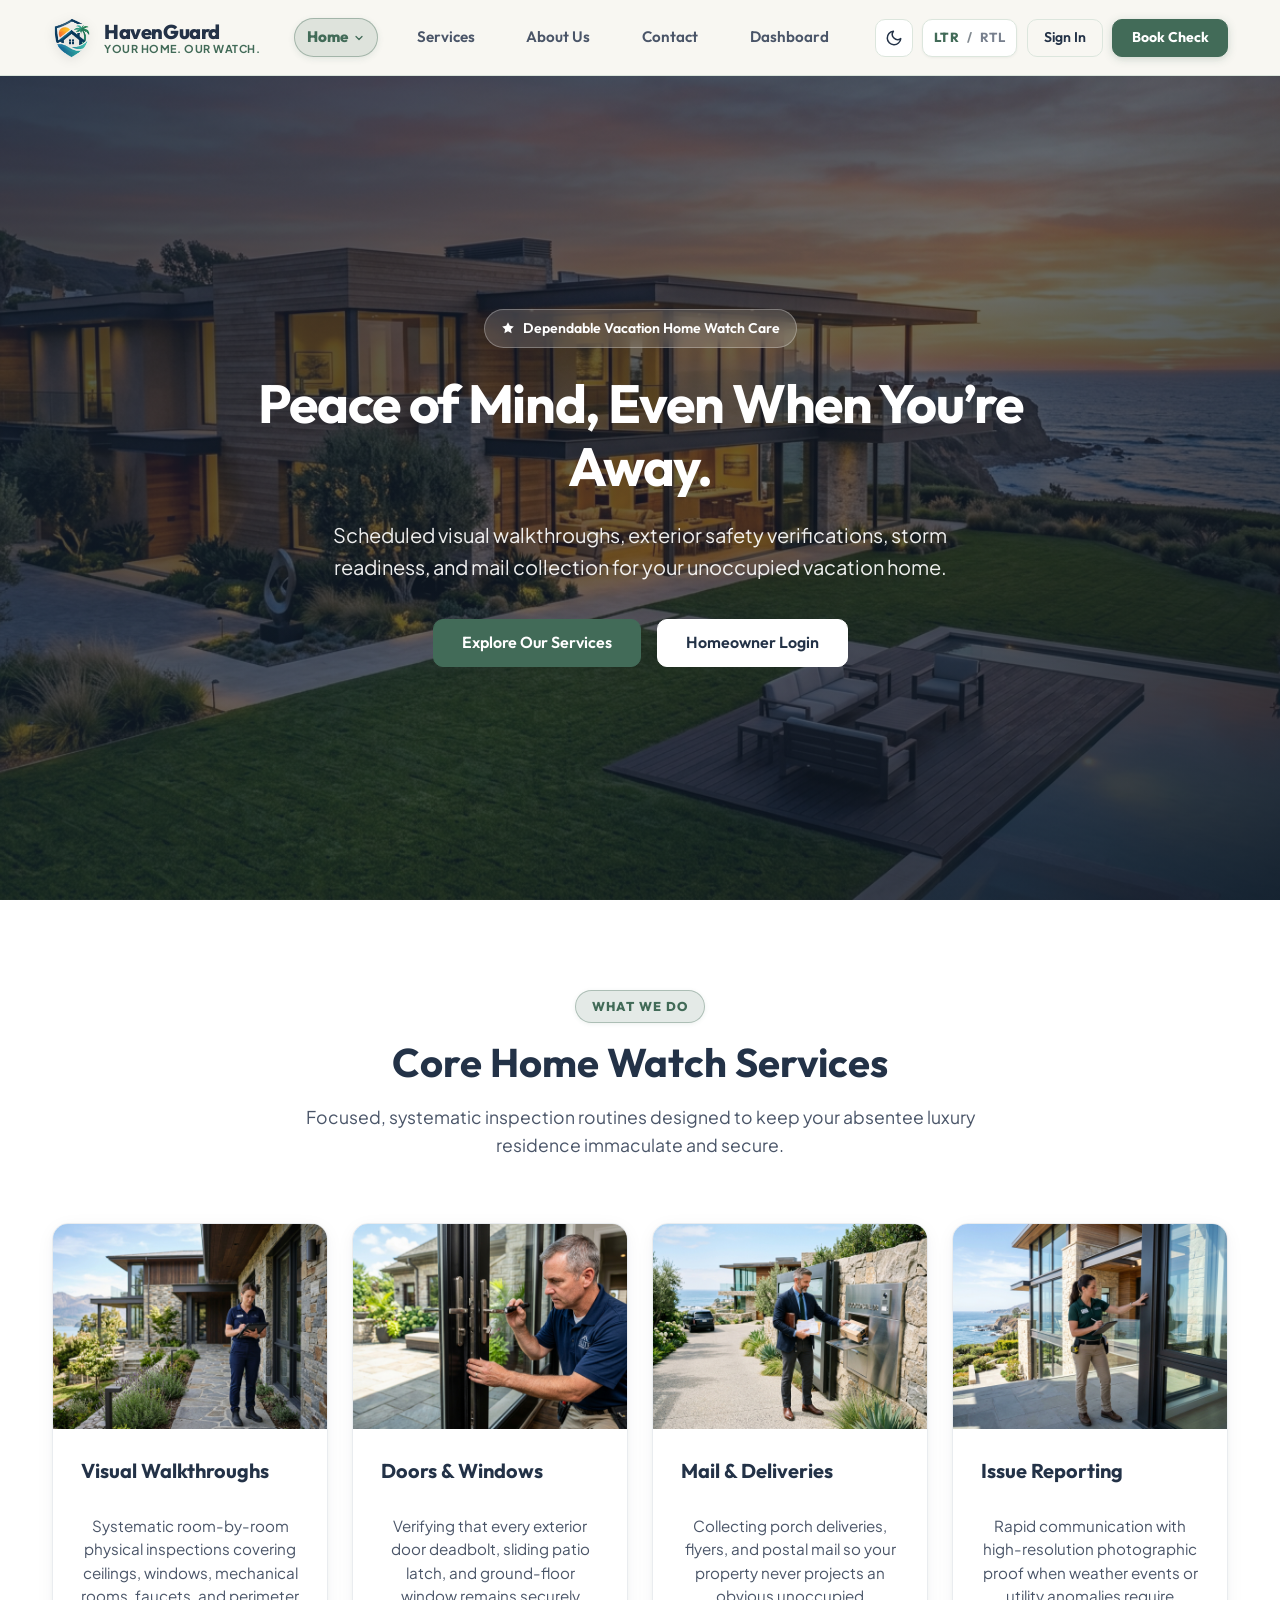
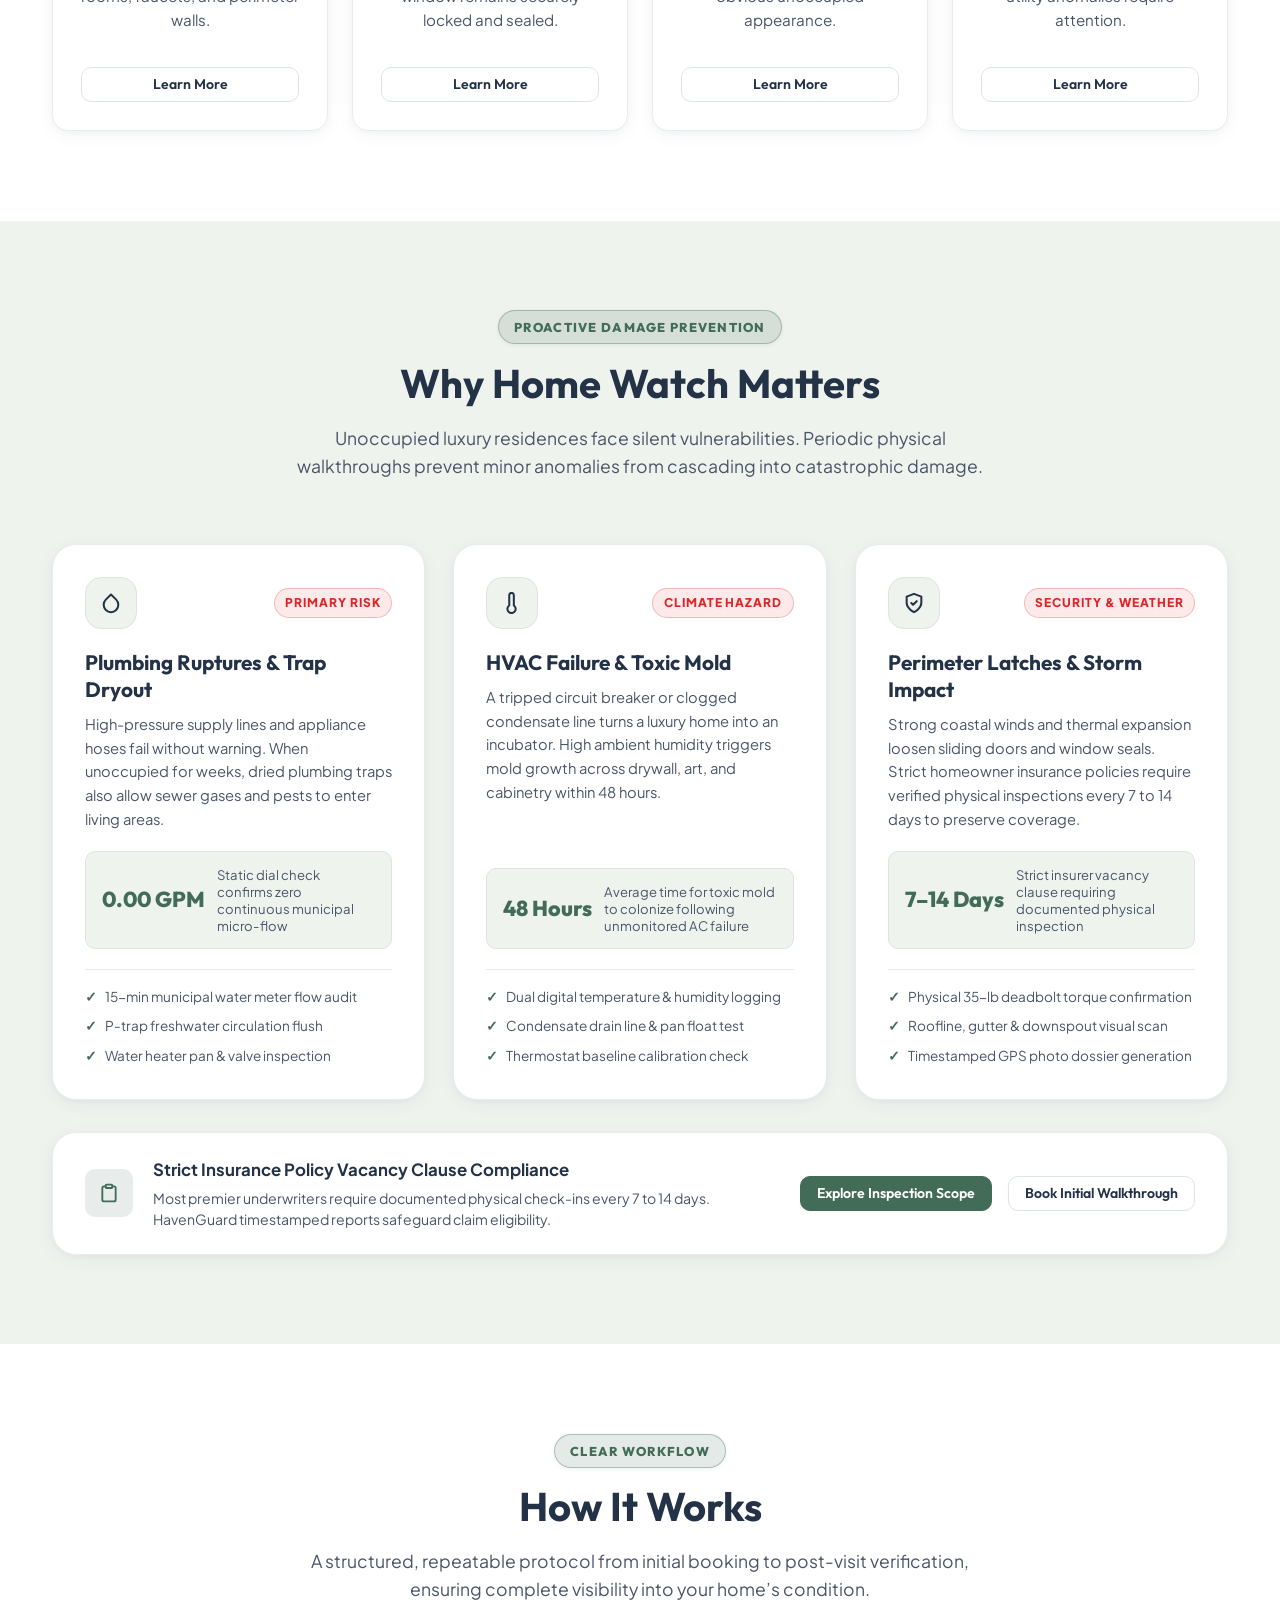
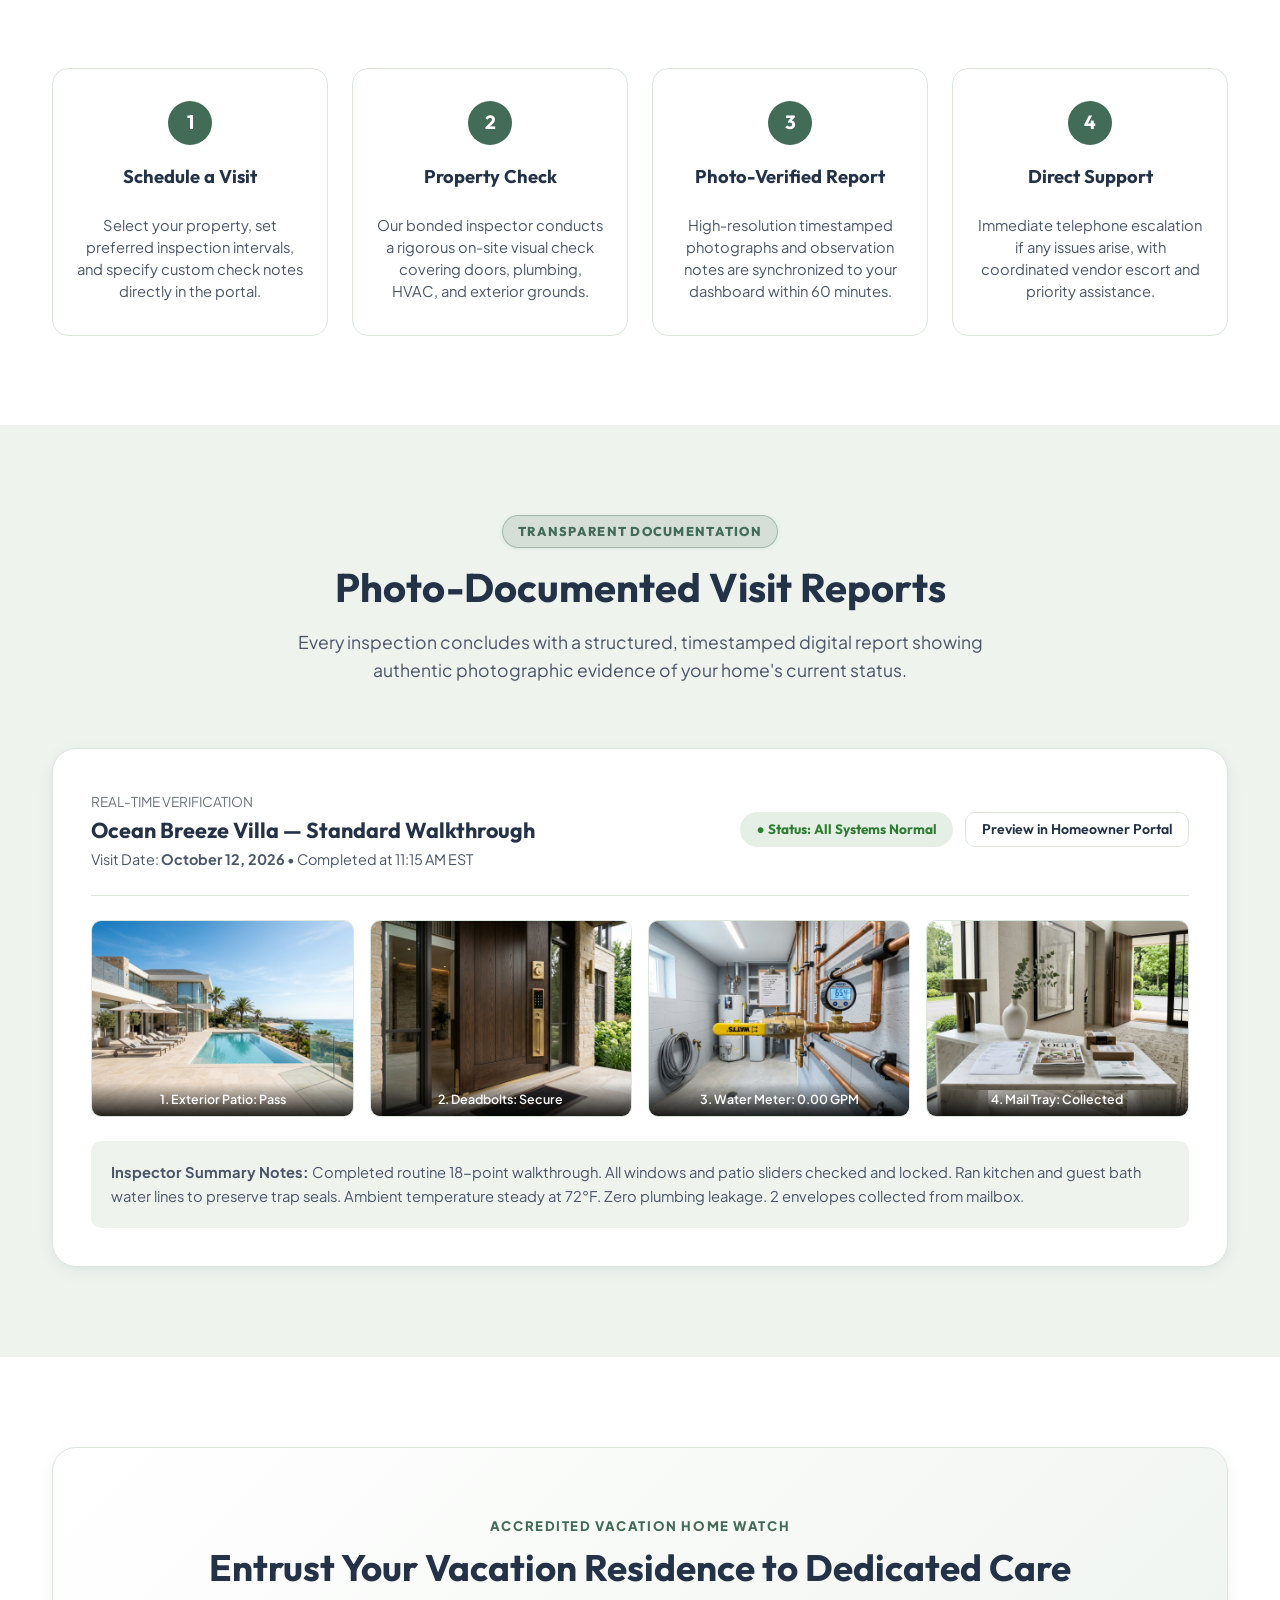
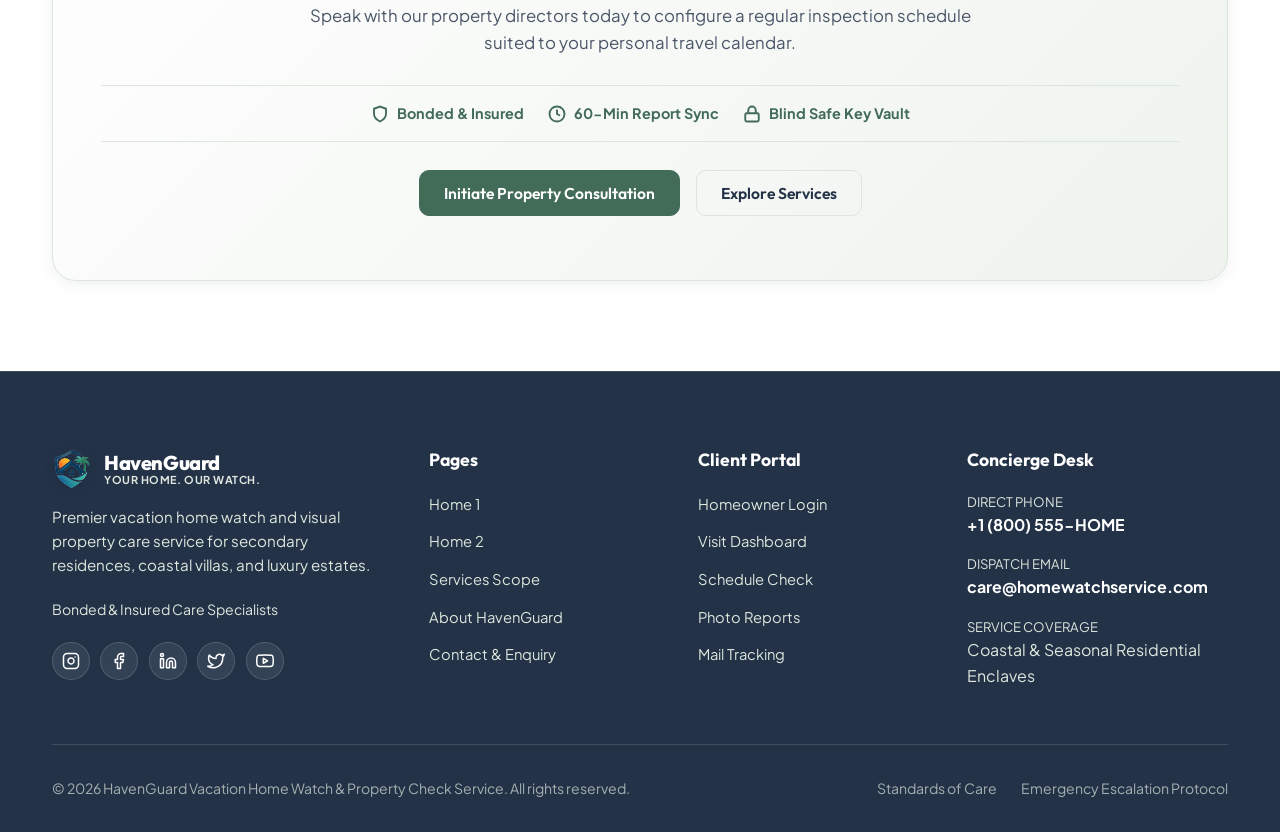
==== commit 8bc165ad: "first commit" ====
--- a/index.html
+++ b/index.html
@@ -57,8 +57,8 @@
               <svg class="dropdown-arrow" width="12" height="12" viewBox="0 0 24 24" fill="none" stroke="currentColor" stroke-width="2.5" stroke-linecap="round" stroke-linejoin="round" aria-hidden="true"><polyline points="6 9 12 15 18 9"></polyline></svg>
             </button>
             <ul class="dropdown-menu" aria-label="Home Variations">
-              <li><a href="index.html" class="dropdown-item active">Home 1 (Photography)</a></li>
-              <li><a href="home-2.html" class="dropdown-item">Home 2 (Editorial)</a></li>
+              <li><a href="index.html" class="dropdown-item active">Home 1</a></li>
+              <li><a href="home-2.html" class="dropdown-item">Home 2</a></li>
             </ul>
           </li>
           <li class="nav-item"><a href="services.html" class="nav-link">Services</a></li>
@@ -131,8 +131,8 @@
           <svg class="dropdown-arrow" width="12" height="12" viewBox="0 0 24 24" fill="none" stroke="currentColor" stroke-width="2.5" stroke-linecap="round" stroke-linejoin="round" aria-hidden="true"><polyline points="6 9 12 15 18 9"></polyline></svg>
         </button>
         <ul class="mobile-dropdown-list">
-          <li><a href="index.html" class="mobile-sublink active">Home 1 (Photography)</a></li>
-          <li><a href="home-2.html" class="mobile-sublink">Home 2 (Editorial)</a></li>
+          <li><a href="index.html" class="mobile-sublink active">Home 1</a></li>
+          <li><a href="home-2.html" class="mobile-sublink">Home 2</a></li>
         </ul>
       </li>
       <li><a href="services.html" class="mobile-nav-link">Services</a></li>
@@ -544,8 +544,8 @@
         <div>
           <h4 class="footer-heading">Pages</h4>
           <ul class="footer-links">
-            <li><a href="index.html">Home 1 (Photography)</a></li>
-            <li><a href="home-2.html">Home 2 (Editorial)</a></li>
+            <li><a href="index.html">Home 1</a></li>
+            <li><a href="home-2.html">Home 2</a></li>
             <li><a href="services.html">Services Scope</a></li>
             <li><a href="about.html">About HavenGuard</a></li>
             <li><a href="contact.html">Contact &amp; Enquiry</a></li>
--- a/assets/css/style.css
+++ b/assets/css/style.css
@@ -66,7 +66,6 @@
 
   --transition-base: 0.25s ease;
   --header-height: 76px;
-  --dashboard-nav-height: 64px;
 }
 
 /* ==========================================================================
@@ -1060,22 +1059,29 @@
   min-height: calc(100svh - var(--header-height));
   display: flex;
   align-items: center;
+  justify-content: center;
   background-image: var(--bg-hero-overlay), url('../images/hero-coastal.jpg');
   background-size: cover;
   background-position: center;
   background-repeat: no-repeat;
   color: var(--color-white);
   padding-block: clamp(3rem, 6vh, 5rem);
+  text-align: center;
 }
 
 .hero-photo-content {
-  max-width: 720px;
-  text-align: start;
+  max-width: 840px;
+  margin-inline: auto;
+  text-align: center;
+  display: flex;
+  flex-direction: column;
+  align-items: center;
 }
 
 .hero-photo .badge-light {
   display: inline-flex;
   align-items: center;
+  justify-content: center;
   gap: 0.5rem;
   background-color: rgba(255, 255, 255, 0.16);
   backdrop-filter: blur(8px);
@@ -1087,6 +1093,7 @@
   font-weight: 600;
   color: var(--color-white);
   margin-block-end: 1.5rem;
+  margin-inline: auto;
   border: 1px solid rgba(255, 255, 255, 0.28);
 }
 
@@ -1096,6 +1103,8 @@
   line-height: 1.18;
   margin-block-end: 1.25rem;
   letter-spacing: -0.025em;
+  text-align: center;
+  margin-inline: auto;
 }
 
 .hero-photo p {
@@ -1103,14 +1112,18 @@
   font-size: clamp(1.05rem, 1.2vw + 0.4rem, 1.25rem);
   line-height: 1.6;
   margin-block-end: 2.25rem;
-  max-width: 620px;
+  max-width: 680px;
+  text-align: center;
+  margin-inline: auto;
 }
 
 .hero-photo .btn-group {
   display: flex;
   align-items: center;
+  justify-content: center;
   gap: 1rem;
   flex-wrap: wrap;
+  margin-inline: auto;
 }
 
 .hero-photo .btn-group .btn {
@@ -1119,6 +1132,10 @@
   padding-block: 0.85rem;
   font-size: 1rem;
   font-weight: 600;
+}
+
+.card-service .card-body {
+  text-align: center;
 }
 
 /* ==========================================================================
@@ -1358,6 +1375,8 @@
   padding: 2rem 1.5rem;
   display: flex;
   flex-direction: column;
+  align-items: center;
+  text-align: center;
   position: relative;
   height: 100%;
 }
@@ -1375,6 +1394,7 @@
   font-weight: 700;
   font-size: 1.2rem;
   margin-block-end: 1.25rem;
+  margin-inline: auto;
 }
 
 .step-title {
@@ -1926,42 +1946,37 @@
   pointer-events: auto;
 }
 
-body.dashboard-body {
-  padding-top: var(--dashboard-nav-height) !important;
-  min-height: 100vh;
-  min-height: 100dvh;
-  margin: 0 !important;
-  display: flex;
-  flex-direction: column;
-  overflow-x: hidden;
-  background-color: var(--bg-primary);
+/* Dashboard Page Reset: Header is 64px, eliminate 76px body padding-top gap */
+body.dashboard-page,
+body:has(.dashboard-wrapper) {
+  padding-top: 64px !important;
+  --header-height: 64px !important;
 }
 
 .site-header.dashboard-header {
-  height: var(--dashboard-nav-height) !important;
-  min-height: var(--dashboard-nav-height) !important;
-  max-height: var(--dashboard-nav-height) !important;
+  height: 64px !important;
+  min-height: 64px !important;
+  top: 0 !important;
+  left: 0 !important;
+  right: 0 !important;
   margin: 0 !important;
   margin-block-end: 0 !important;
-  border-block-end: 1px solid var(--border-subtle);
+  border-block-end: 1px solid var(--border-subtle) !important;
 }
 
 .dashboard-wrapper {
   display: flex;
-  flex: 1 1 auto;
-  min-height: calc(100vh - var(--dashboard-nav-height));
-  min-height: calc(100dvh - var(--dashboard-nav-height));
+  min-height: calc(100vh - 64px);
+  min-height: calc(100dvh - 64px);
   position: relative;
-  margin: 0;
-  padding: 0;
+  margin: 0 !important;
+  padding: 0 !important;
   background-color: var(--bg-primary);
   align-items: stretch;
-  width: 100%;
-  box-sizing: border-box;
 }
 
 .dashboard-sidebar {
-  width: 270px;
+  width: 280px;
   background-color: var(--bg-surface);
   border-inline-end: 1px solid var(--border-subtle);
   border-top: none !important;
@@ -1976,44 +1991,24 @@
 }
 
 .sidebar-sticky-wrap {
-  width: 100% !important;
-  height: 100% !important;
-  max-height: 100% !important;
-  display: flex !important;
-  flex-direction: column !important;
-  justify-content: space-between !important;
-  box-sizing: border-box !important;
-  padding: 1rem 0.85rem 0.85rem 0.85rem !important;
-  margin: 0 !important;
-  overflow: hidden !important;
-  min-height: 0 !important;
-}
-
-.sidebar-top-section {
-  display: flex !important;
-  flex-direction: column !important;
-  width: 100% !important;
-  flex: 1 1 auto !important;
-  min-height: 0 !important;
-  overflow-y: auto !important;
-  overflow-x: hidden !important;
-  margin: 0 !important;
-  padding: 0 !important;
-  padding-inline-end: 3px !important;
-}
-
-/* Desktop & iPad Landscape Full-Height Sidebar (Sticky, flush with navbar and bottom) */
-@media (min-width: 1024px) {
+  width: 100%;
+  display: flex;
+  flex-direction: column;
+  box-sizing: border-box;
+}
+
+/* Desktop Full Length Column with Sticky Navigation */
+@media (min-width: 1201px) {
   .dashboard-sidebar {
     position: sticky !important;
-    top: var(--dashboard-nav-height) !important;
-    height: calc(100vh - var(--dashboard-nav-height)) !important;
-    height: calc(100dvh - var(--dashboard-nav-height)) !important;
-    max-height: calc(100vh - var(--dashboard-nav-height)) !important;
+    top: 64px !important;
+    height: calc(100vh - 64px) !important;
+    height: calc(100dvh - 64px) !important;
+    max-height: calc(100vh - 64px) !important;
     align-self: flex-start !important;
-    width: 270px !important;
-    min-width: 270px !important;
-    max-width: 270px !important;
+    width: 280px !important;
+    min-width: 280px !important;
+    max-width: 280px !important;
     flex-shrink: 0 !important;
     background-color: var(--bg-surface) !important;
     border-inline-end: 1px solid var(--border-subtle) !important;
@@ -2027,9 +2022,31 @@
     pointer-events: auto !important;
     opacity: 1 !important;
     box-shadow: none !important;
-    z-index: 90 !important;
+    z-index: 100 !important;
     overflow: hidden !important;
+  }
+
+  .sidebar-sticky-wrap {
+    width: 100% !important;
+    height: 100% !important;
+    max-height: 100% !important;
+    display: flex !important;
+    flex-direction: column !important;
+    justify-content: space-between !important;
     box-sizing: border-box !important;
+    padding: 1.25rem 0.85rem 0.85rem 0.85rem !important;
+    margin: 0 !important;
+    overflow-y: auto !important;
+    overflow-x: hidden !important;
+  }
+
+  .sidebar-top-section {
+    display: flex !important;
+    flex-direction: column !important;
+    width: 100% !important;
+    margin: 0 !important;
+    padding: 0 !important;
+    flex-shrink: 0 !important;
   }
 
   .sidebar-header-bar {
@@ -2049,17 +2066,14 @@
   }
 }
 
-.sidebar-top-section::-webkit-scrollbar,
 .sidebar-sticky-wrap::-webkit-scrollbar,
 .dashboard-sidebar::-webkit-scrollbar {
-  width: 4px;
-}
-.sidebar-top-section::-webkit-scrollbar-track,
+  width: 5px;
+}
 .sidebar-sticky-wrap::-webkit-scrollbar-track,
 .dashboard-sidebar::-webkit-scrollbar-track {
   background: transparent;
 }
-.sidebar-top-section::-webkit-scrollbar-thumb,
 .sidebar-sticky-wrap::-webkit-scrollbar-thumb,
 .dashboard-sidebar::-webkit-scrollbar-thumb {
   background: var(--border-subtle);
@@ -2071,9 +2085,9 @@
   background: var(--bg-subtle);
   border: 1px solid var(--border-subtle);
   border-radius: var(--radius-md);
-  padding: 0.75rem 0.85rem;
+  padding: 0.65rem 0.8rem;
   margin-top: 0 !important;
-  margin-block-end: 0.85rem;
+  margin-block-end: 0.65rem;
   transition: all var(--transition-base);
   flex-shrink: 0;
 }
@@ -2192,14 +2206,14 @@
 /* 2. MIDDLE: Nav List */
 .sidebar-nav-container {
   flex-shrink: 0;
-  margin-block-end: 0.85rem;
+  margin-block-end: 0.65rem;
 }
 
 .dashboard-nav-list {
   list-style: none;
   display: flex;
   flex-direction: column;
-  gap: 0.35rem;
+  gap: 0.25rem;
   margin: 0;
   padding: 0;
 }
@@ -2209,11 +2223,11 @@
   display: flex;
   align-items: center;
   gap: 0.65rem;
-  padding: 0.65rem 0.85rem;
+  padding: 0.52rem 0.8rem;
   border-radius: var(--radius-md);
   font-family: var(--font-heading);
   font-weight: 600;
-  font-size: 0.92rem;
+  font-size: 0.9rem;
   color: var(--text-secondary);
   transition: all var(--transition-base);
   text-align: start;
@@ -2230,11 +2244,11 @@
 
 /* 3. ASSIGNED INSPECTOR (Compact) */
 .sidebar-inspector-box {
-  padding: 0.65rem 0.8rem;
+  padding: 0.55rem 0.75rem;
   background: var(--bg-surface);
   border: 1px solid var(--border-subtle);
   border-radius: var(--radius-md);
-  margin-block-end: 0.75rem;
+  margin-block-end: 0.55rem;
   font-size: 0.82rem;
   flex-shrink: 0;
 }
@@ -2276,16 +2290,16 @@
   color: var(--text-accent);
 }
 
-/* 4. BOTTOM: Profile & Sign Out Footer (anchored at the bottom) */
+/* 4. BOTTOM: Profile & Sign Out Footer (keela bottom la vei) */
 .sidebar-footer-card {
   margin-top: auto !important;
   margin-block-end: 0 !important;
-  padding-block-start: 0.75rem !important;
+  padding-block-start: 0.55rem !important;
   padding-block-end: 0 !important;
-  border-block-start: 1px solid var(--border-subtle) !important;
+  border-block-start: 1px solid var(--border-subtle);
   display: flex !important;
   flex-direction: column !important;
-  gap: 0.5rem !important;
+  gap: 0.4rem !important;
   flex-shrink: 0 !important;
   width: 100% !important;
 }
@@ -2294,12 +2308,11 @@
   display: flex !important;
   align-items: center;
   gap: 0.65rem;
-  padding: 0.45rem 0.65rem;
+  padding: 0.4rem 0.65rem;
   background: var(--bg-subtle);
   border: 1px solid var(--border-subtle);
   border-radius: var(--radius-md);
   margin: 0 !important;
-  flex-shrink: 0;
 }
 
 .sidebar-user-card .user-avatar-wrap {
@@ -2346,7 +2359,7 @@
   justify-content: center;
   gap: 0.45rem;
   width: 100%;
-  padding: 0.45rem 0.75rem;
+  padding: 0.4rem 0.75rem;
   font-family: var(--font-heading);
   font-size: 0.82rem;
   font-weight: 700;
@@ -2357,7 +2370,6 @@
   text-decoration: none;
   transition: all var(--transition-base);
   cursor: pointer;
-  flex-shrink: 0;
 }
 
 .sidebar-signout-btn:hover {
@@ -2380,10 +2392,9 @@
 
 .dashboard-content {
   flex-grow: 1;
-  padding: 1rem clamp(1rem, 2vw, 2rem) 2.5rem clamp(1rem, 2vw, 2rem);
+  padding: 1.25rem clamp(1.25rem, 2.5vw, 2.5rem) 2.5rem clamp(1.25rem, 2.5vw, 2.5rem);
   background-color: var(--bg-primary);
   min-width: 0;
-  box-sizing: border-box;
 }
 
 .dashboard-view-header,
@@ -2394,18 +2405,13 @@
   flex-wrap: wrap;
   gap: 1.25rem;
   margin-top: 0 !important;
-  margin-block-end: 1.25rem !important;
+  margin-block-end: 1.75rem;
   width: 100%;
 }
 
 .dashboard-header-text h1 {
-  margin: 0 0 0.25rem 0 !important;
   margin-top: 0 !important;
   line-height: 1.15 !important;
-}
-
-.dashboard-header-text p {
-  margin: 0 !important;
 }
 
 .mail-grid-container {
@@ -2873,55 +2879,43 @@
   }
 
   .dashboard-sidebar {
-    position: fixed !important;
-    top: var(--dashboard-nav-height) !important;
-    inset-inline-start: 0 !important;
-    bottom: 0 !important;
-    height: calc(100vh - var(--dashboard-nav-height)) !important;
-    height: calc(100dvh - var(--dashboard-nav-height)) !important;
-    max-height: calc(100vh - var(--dashboard-nav-height)) !important;
-    width: min(300px, 85vw) !important;
-    background-color: var(--bg-surface) !important;
-    border-inline-end: 1px solid var(--border-subtle) !important;
+    position: fixed;
+    top: var(--header-height);
+    inset-inline-start: 0;
+    bottom: 0;
+    height: calc(100vh - var(--header-height));
+    height: calc(100dvh - var(--header-height));
+    width: min(300px, 85vw);
+    background-color: var(--bg-surface);
+    border-inline-end: 1px solid var(--border-subtle);
     padding: 0 !important;
-    margin: 0 !important;
-    z-index: 1020 !important;
-    overflow: hidden !important;
-    box-shadow: 4px 0 24px rgba(0, 0, 0, 0.25) !important;
+    z-index: 1020;
+    overflow: hidden;
+    box-shadow: 4px 0 24px rgba(0, 0, 0, 0.25);
     transform: translateX(-100%);
     visibility: hidden;
     pointer-events: none;
     opacity: 0;
     transition: transform 0.3s cubic-bezier(0.16, 1, 0.3, 1), visibility 0.3s, opacity 0.25s;
-    box-sizing: border-box !important;
-    display: flex !important;
-    flex-direction: column !important;
   }
 
   .sidebar-sticky-wrap {
     position: static !important;
     height: 100% !important;
-    max-height: 100% !important;
-    padding: 1rem 0.85rem 0.85rem 0.85rem !important;
-    overflow: hidden !important;
+    max-height: none !important;
+    padding: 1.25rem 1.25rem 1.25rem 1.25rem !important;
+    overflow-y: auto !important;
     display: flex !important;
     flex-direction: column !important;
     justify-content: space-between !important;
     box-sizing: border-box !important;
-    min-height: 0 !important;
   }
 
   .sidebar-top-section {
     display: flex !important;
     flex-direction: column !important;
     width: 100% !important;
-    flex: 1 1 auto !important;
-    min-height: 0 !important;
-    overflow-y: auto !important;
-    overflow-x: hidden !important;
-    margin: 0 !important;
-    padding: 0 !important;
-    padding-inline-end: 3px !important;
+    flex-shrink: 0 !important;
   }
 
   [dir="rtl"] .dashboard-sidebar {
@@ -2957,7 +2951,6 @@
 @media (max-width: 768px) {
   :root {
     --header-height: 58px;
-    --dashboard-nav-height: 60px;
   }
 
   .site-header {
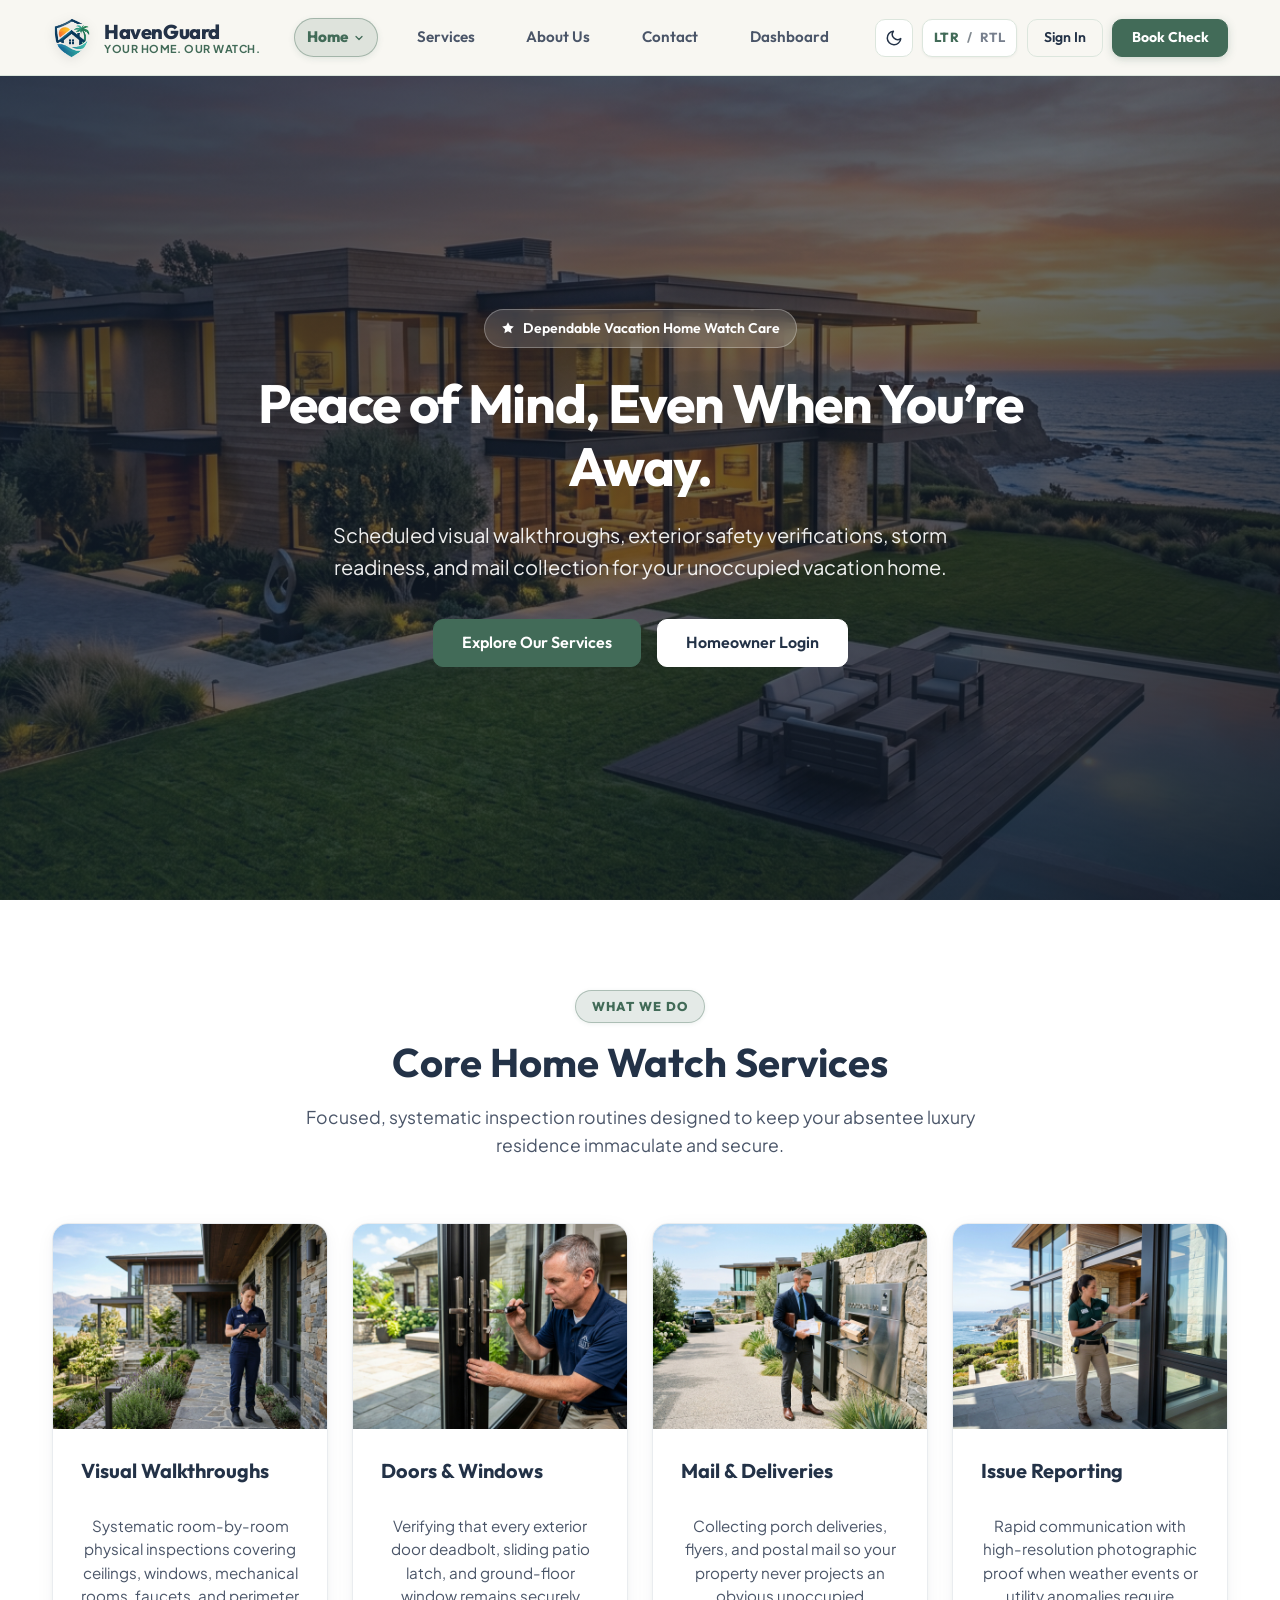
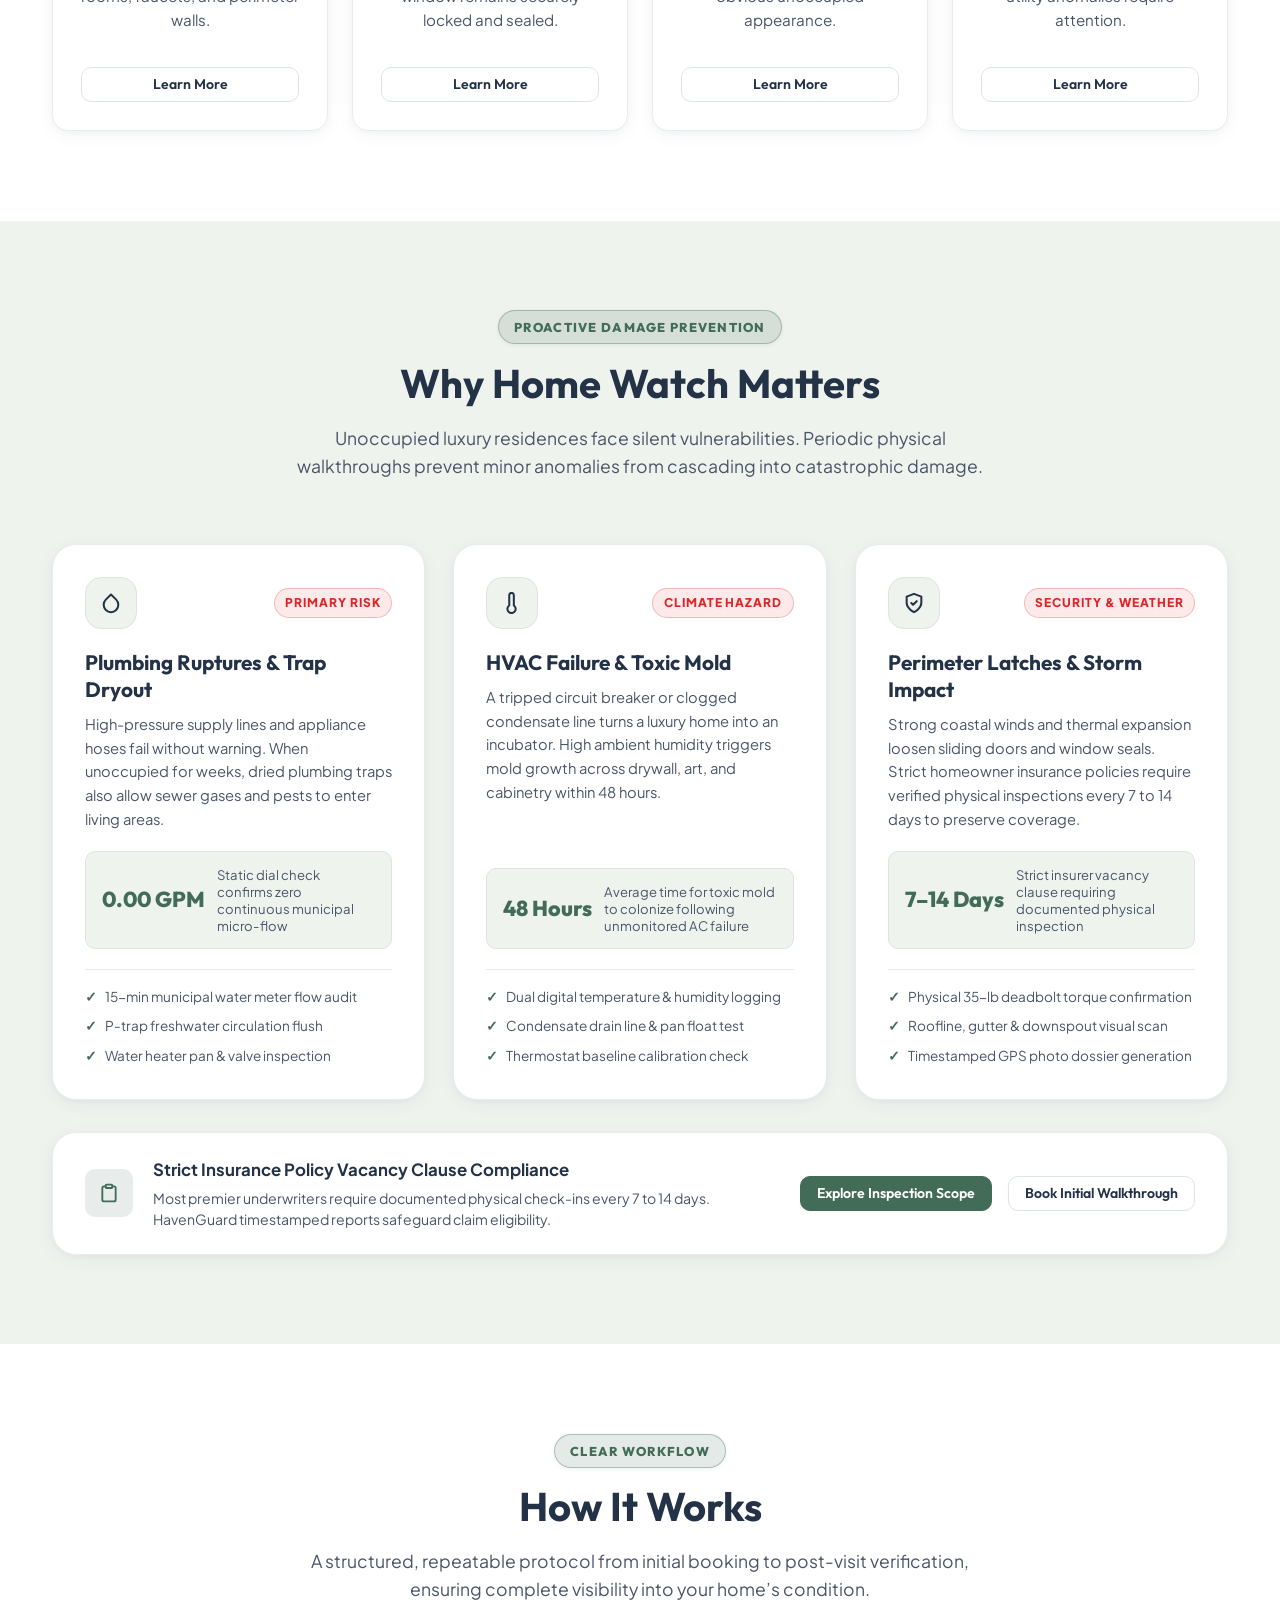
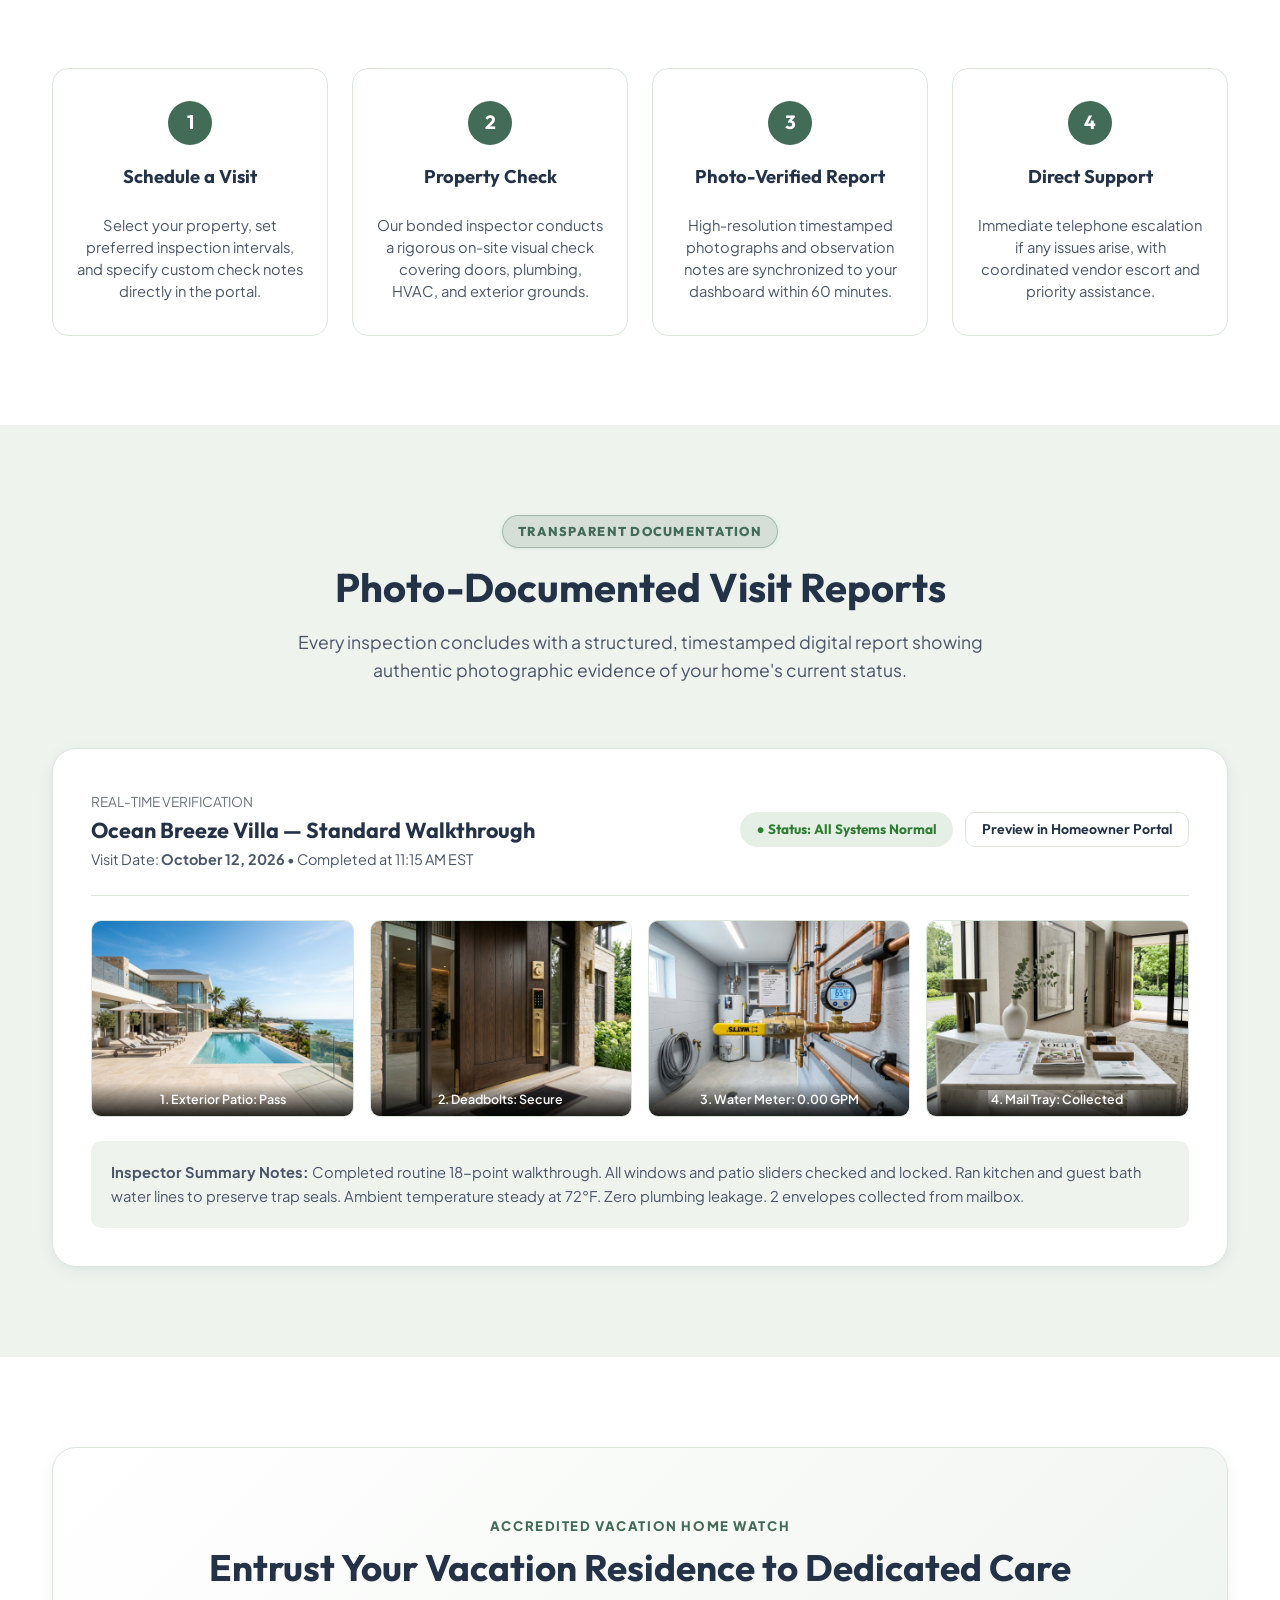
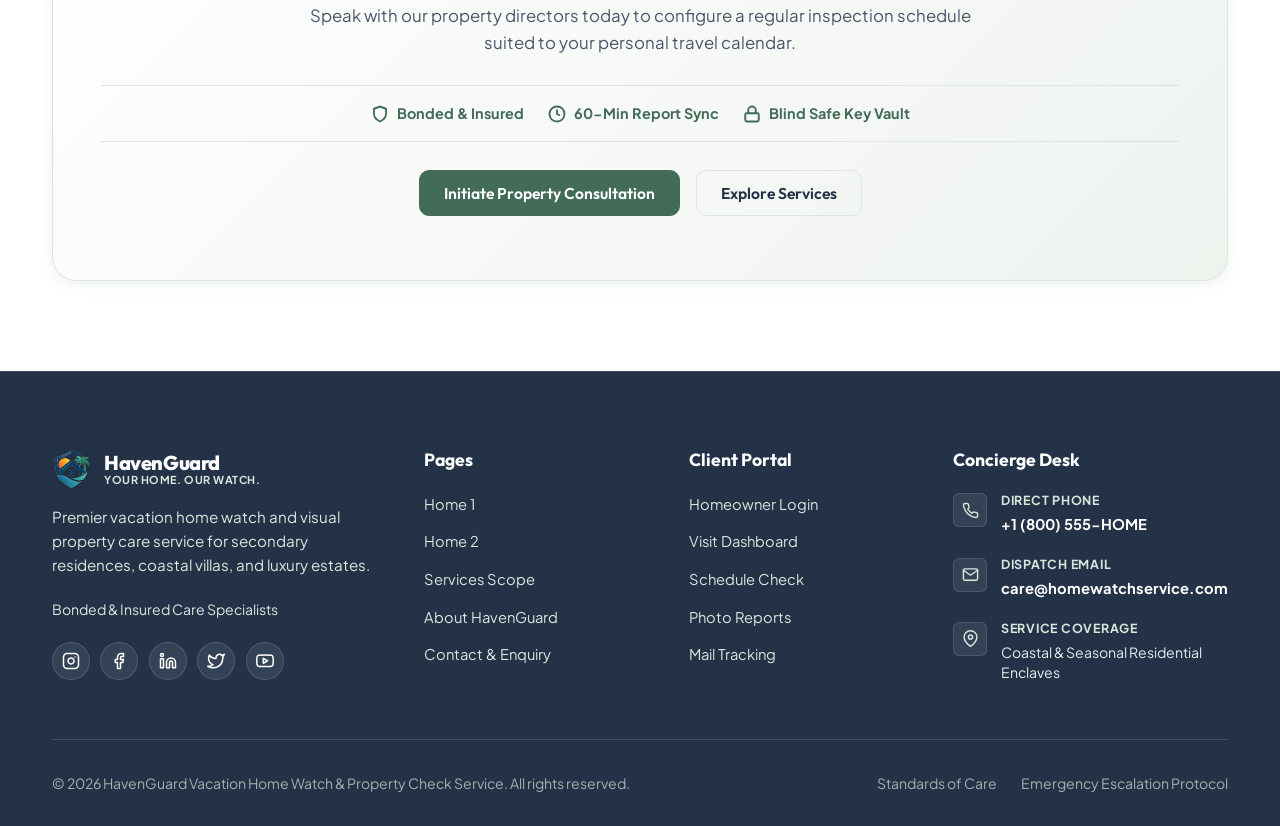
==== commit 9537f761: "first commit" ====
--- a/index.html
+++ b/index.html
@@ -565,18 +565,33 @@
 
         <div>
           <h4 class="footer-heading">Concierge Desk</h4>
-          <ul class="footer-links" style="gap: 1rem;">
-            <li>
-              <div style="font-size: 0.82rem; color: var(--color-sage); text-transform: uppercase;">Direct Phone</div>
-              <strong style="color: #FFFFFF;">+1 (800) 555-HOME</strong>
+          <ul class="footer-links" style="gap: 1.15rem;">
+            <li class="footer-contact-item">
+              <span class="footer-contact-icon" aria-hidden="true">
+                <svg width="17" height="17" viewBox="0 0 24 24" fill="none" stroke="currentColor" stroke-width="2" stroke-linecap="round" stroke-linejoin="round"><path d="M22 16.92v3a2 2 0 0 1-2.18 2 19.79 19.79 0 0 1-8.63-3.07 19.5 19.5 0 0 1-6-6 19.79 19.79 0 0 1-3.07-8.67A2 2 0 0 1 4.11 2h3a2 2 0 0 1 2 1.72 12.84 12.84 0 0 0 .7 2.81 2 2 0 0 1-.45 2.11L8.09 9.91a16 16 0 0 0 6 6l1.27-1.27a2 2 0 0 1 2.11-.45 12.84 12.84 0 0 0 2.81.7A2 2 0 0 1 22 16.92z"></path></svg>
+              </span>
+              <div class="footer-contact-info">
+                <span class="footer-contact-label">Direct Phone</span>
+                <a href="tel:+18005554663" class="footer-contact-val">+1 (800) 555-HOME</a>
+              </div>
             </li>
-            <li>
-              <div style="font-size: 0.82rem; color: var(--color-sage); text-transform: uppercase;">Dispatch Email</div>
-              <strong style="color: #FFFFFF;">care@homewatchservice.com</strong>
+            <li class="footer-contact-item">
+              <span class="footer-contact-icon" aria-hidden="true">
+                <svg width="17" height="17" viewBox="0 0 24 24" fill="none" stroke="currentColor" stroke-width="2" stroke-linecap="round" stroke-linejoin="round"><path d="M4 4h16c1.1 0 2 .9 2 2v12c0 1.1-.9 2-2 2H4c-1.1 0-2-.9-2-2V6c0-1.1.9-2 2-2z"></path><polyline points="22,6 12,13 2,6"></polyline></svg>
+              </span>
+              <div class="footer-contact-info">
+                <span class="footer-contact-label">Dispatch Email</span>
+                <a href="mailto:care@homewatchservice.com" class="footer-contact-val">care@homewatchservice.com</a>
+              </div>
             </li>
-            <li>
-              <div style="font-size: 0.82rem; color: var(--color-sage); text-transform: uppercase;">Service Coverage</div>
-              <span>Coastal &amp; Seasonal Residential Enclaves</span>
+            <li class="footer-contact-item">
+              <span class="footer-contact-icon" aria-hidden="true">
+                <svg width="17" height="17" viewBox="0 0 24 24" fill="none" stroke="currentColor" stroke-width="2" stroke-linecap="round" stroke-linejoin="round"><path d="M21 10c0 7-9 13-9 13s-9-6-9-13a9 9 0 0 1 18 0z"></path><circle cx="12" cy="10" r="3"></circle></svg>
+              </span>
+              <div class="footer-contact-info">
+                <span class="footer-contact-label">Service Coverage</span>
+                <span class="footer-contact-text">Coastal &amp; Seasonal Residential Enclaves</span>
+              </div>
             </li>
           </ul>
         </div>
--- a/assets/css/style.css
+++ b/assets/css/style.css
@@ -2034,7 +2034,7 @@
     flex-direction: column !important;
     justify-content: space-between !important;
     box-sizing: border-box !important;
-    padding: 1.25rem 0.85rem 0.85rem 0.85rem !important;
+    padding: 0.35rem 0.85rem 0.85rem 0.85rem !important;
     margin: 0 !important;
     overflow-y: auto !important;
     overflow-x: hidden !important;
@@ -2784,6 +2784,68 @@
 .footer-links a:hover {
   color: #FFFFFF;
   padding-inline-start: 4px;
+}
+
+/* Footer Contact Details with Icons */
+.footer-contact-item {
+  display: flex;
+  align-items: flex-start;
+  gap: 0.85rem;
+}
+
+.footer-contact-icon {
+  width: 34px;
+  height: 34px;
+  border-radius: var(--radius-sm);
+  background-color: rgba(255, 255, 255, 0.08);
+  border: 1px solid rgba(255, 255, 255, 0.12);
+  color: var(--color-gold);
+  display: inline-flex;
+  align-items: center;
+  justify-content: center;
+  flex-shrink: 0;
+  margin-block-start: 0.15rem;
+  transition: all var(--transition-base);
+}
+
+.footer-contact-item:hover .footer-contact-icon {
+  background-color: var(--color-forest);
+  border-color: var(--color-forest);
+  color: #FFFFFF;
+  transform: translateY(-2px);
+}
+
+.footer-contact-info {
+  display: flex;
+  flex-direction: column;
+  gap: 0.15rem;
+}
+
+.footer-contact-label {
+  font-size: 0.78rem;
+  font-weight: 700;
+  color: var(--color-sage);
+  text-transform: uppercase;
+  letter-spacing: 0.06em;
+}
+
+.footer-contact-val {
+  color: #FFFFFF !important;
+  font-weight: 700;
+  font-size: 0.95rem;
+  text-decoration: none;
+  transition: color var(--transition-base);
+}
+
+.footer-contact-val:hover {
+  color: var(--color-gold) !important;
+  padding-inline-start: 0 !important;
+}
+
+.footer-contact-text {
+  color: rgba(255, 255, 255, 0.9);
+  font-size: 0.88rem;
+  line-height: 1.45;
 }
 
 .footer-bottom {
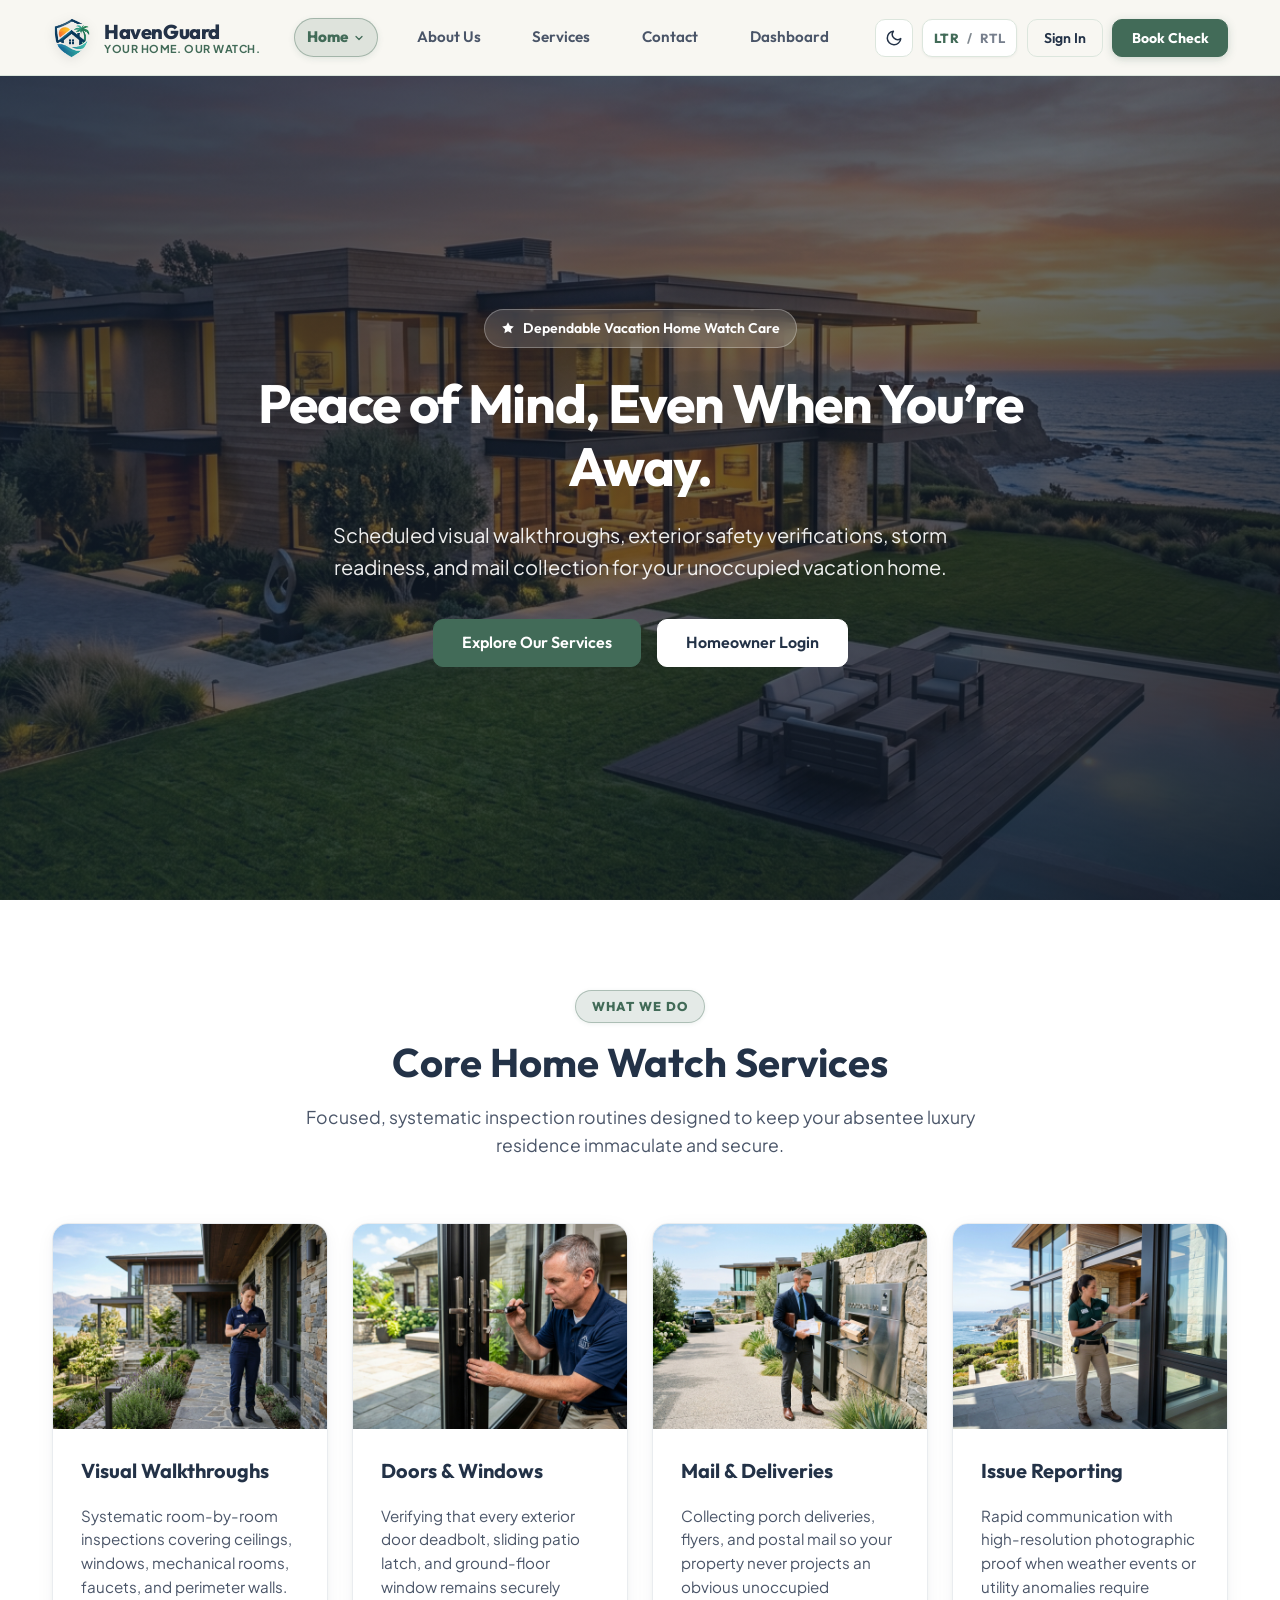
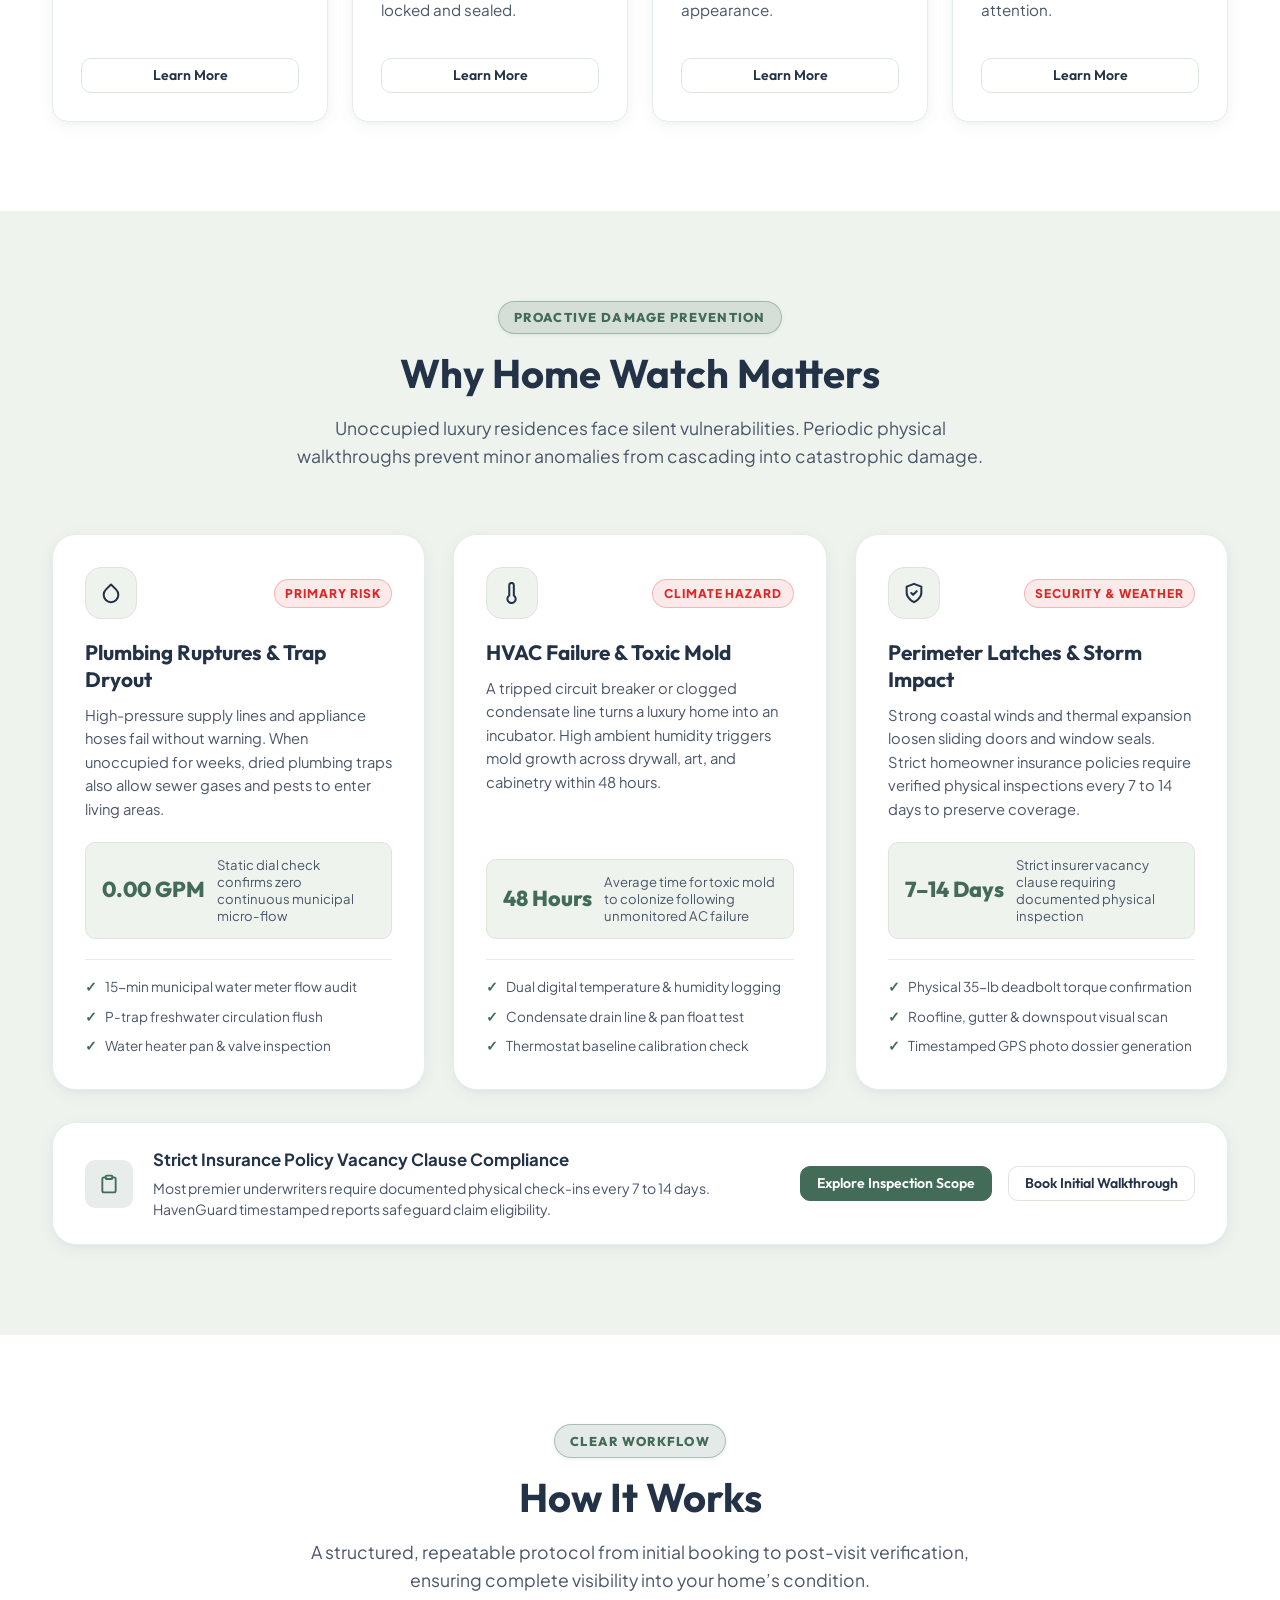
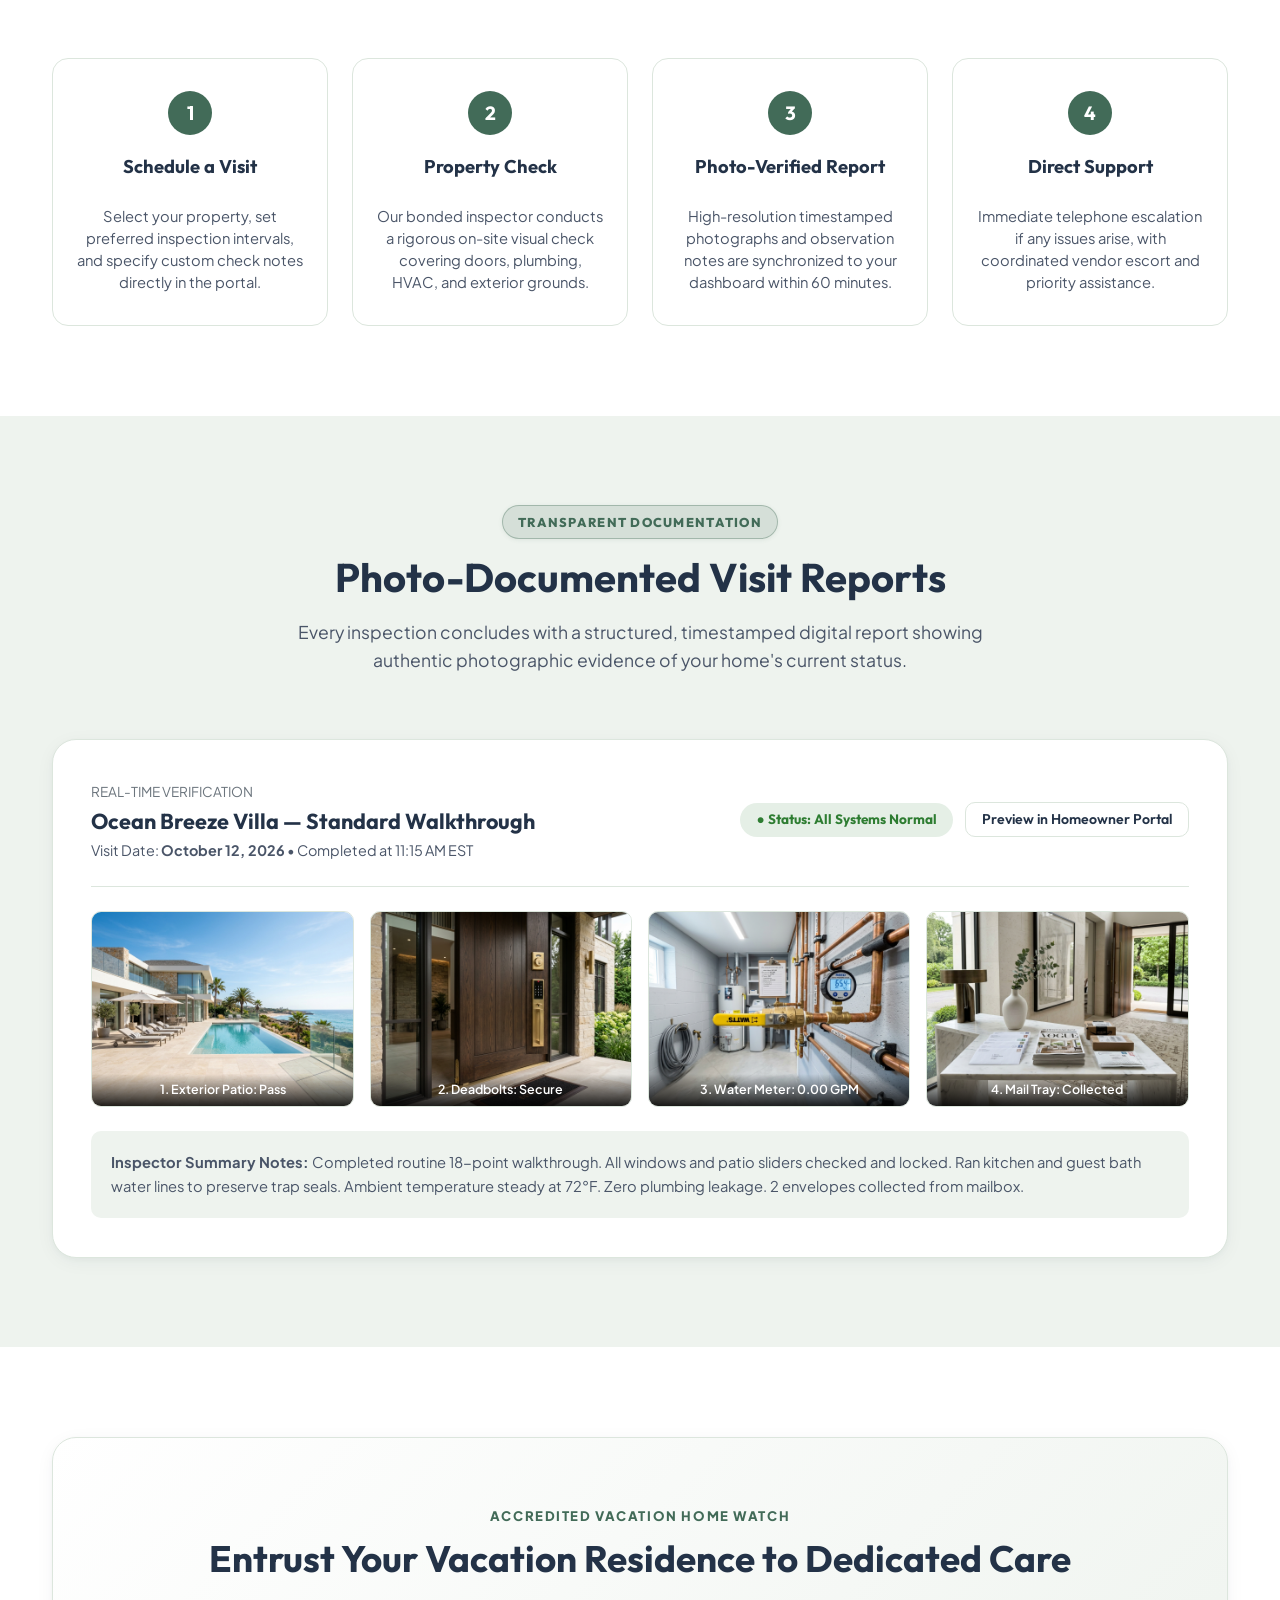
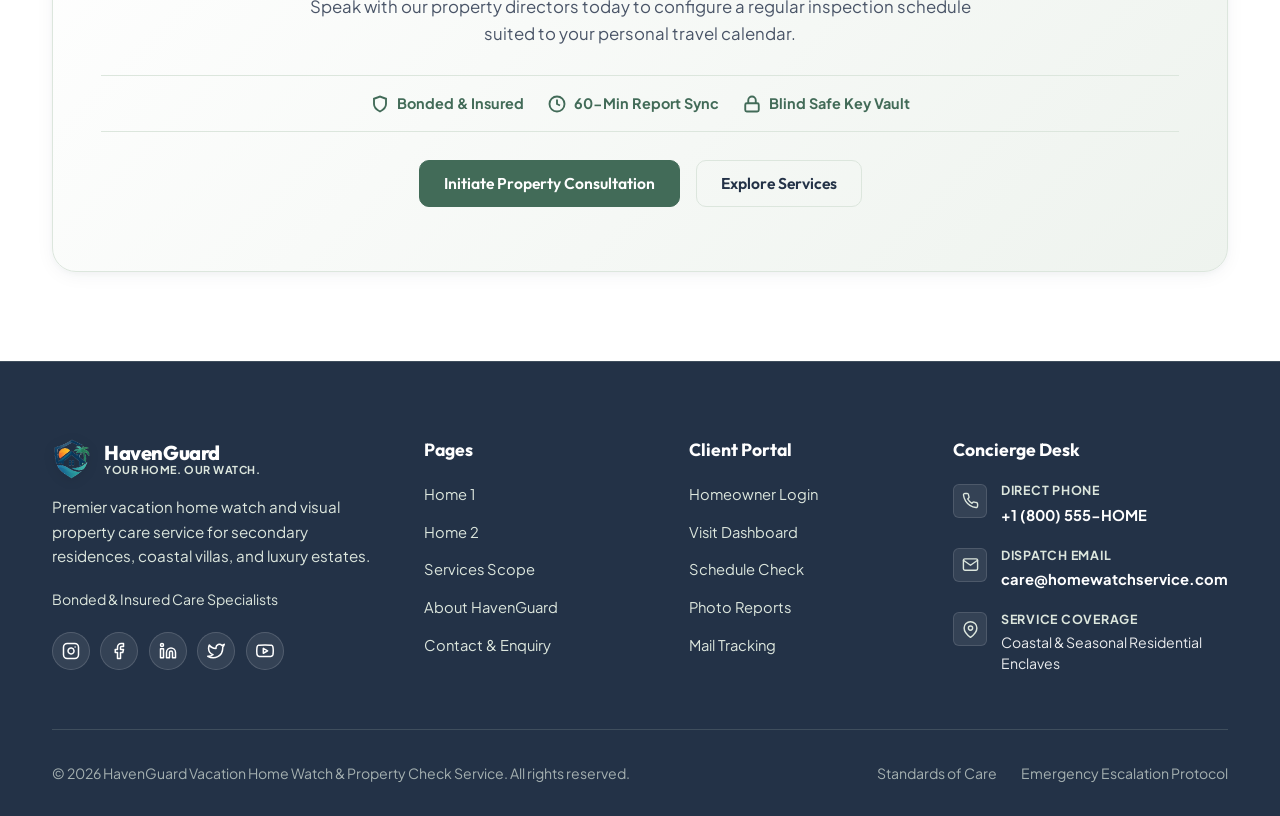
==== commit 19053b53: "first commit" ====
--- a/index.html
+++ b/index.html
@@ -61,8 +61,8 @@
               <li><a href="home-2.html" class="dropdown-item">Home 2</a></li>
             </ul>
           </li>
+          <li class="nav-item"><a href="about.html" class="nav-link">About Us</a></li>
           <li class="nav-item"><a href="services.html" class="nav-link">Services</a></li>
-          <li class="nav-item"><a href="about.html" class="nav-link">About Us</a></li>
           <li class="nav-item"><a href="contact.html" class="nav-link">Contact</a></li>
           <li class="nav-item"><a href="dashboard.html" class="nav-link">Dashboard</a></li>
         </ul>
@@ -135,11 +135,10 @@
           <li><a href="home-2.html" class="mobile-sublink">Home 2</a></li>
         </ul>
       </li>
+      <li><a href="about.html" class="mobile-nav-link">About Us</a></li>
       <li><a href="services.html" class="mobile-nav-link">Services</a></li>
-      <li><a href="about.html" class="mobile-nav-link">About Us</a></li>
       <li><a href="contact.html" class="mobile-nav-link">Contact</a></li>
       <li><a href="dashboard.html" class="mobile-nav-link mobile-nav-highlight">Portal Dashboard</a></li>
-      <li><a href="login.html" class="mobile-nav-link">Sign In</a></li>
     </ul>
     <div class="mobile-nav-controls">
       <div class="mobile-controls-row">
@@ -207,7 +206,7 @@
             <div class="card-body">
               <h3 class="card-title">Visual Walkthroughs</h3>
               <p class="card-text">
-                Systematic room-by-room physical inspections covering ceilings, windows, mechanical rooms, faucets, and perimeter walls.
+                Systematic room-by-room inspections covering ceilings, windows, mechanical rooms, faucets, and perimeter walls.
               </p>
               <div class="card-action">
                 <a href="services.html#vacant-checks" class="btn btn-secondary btn-sm btn-block">Learn More</a>
--- a/assets/css/style.css
+++ b/assets/css/style.css
@@ -601,6 +601,29 @@
   flex-shrink: 0;
 }
 
+/* Ensure the theme button, RTL button, login button, and CTA button maintain the exact same height on desktop */
+@media (min-width: 1201px) {
+  .site-header .nav-actions .control-btn,
+  .site-header .nav-actions .dir-toggle-btn,
+  .site-header .nav-actions .nav-login-btn,
+  .site-header .nav-actions .nav-cta-btn,
+  .site-header #theme-toggle-btn,
+  .site-header #rtl-toggle-btn,
+  .site-header #nav-cta-btn,
+  .site-header #nav-login-btn {
+    height: 38px !important;
+    min-height: 38px !important;
+    max-height: 38px !important;
+    box-sizing: border-box !important;
+    display: inline-flex !important;
+    align-items: center !important;
+    justify-content: center !important;
+    padding-block: 0 !important;
+    line-height: normal !important;
+    vertical-align: middle !important;
+  }
+}
+
 .control-btn {
   width: 38px;
   height: 38px;
@@ -1135,8 +1158,23 @@
 }
 
 .card-service .card-body {
-  text-align: center;
-}
+  text-align: start;
+}
+
+.card-service .card-title {
+  min-height: 2.2rem;
+  margin-block-end: 0.75rem;
+  display: flex;
+  align-items: flex-start;
+}
+
+.card-service .card-text {
+  min-height: 5.9rem;
+  line-height: 1.55;
+  margin-block-end: 1.5rem;
+}
+
+
 
 /* ==========================================================================
    Home 2: Structured Editorial Components
@@ -1951,6 +1989,11 @@
 body:has(.dashboard-wrapper) {
   padding-top: 64px !important;
   --header-height: 64px !important;
+  overflow-x: clip !important;
+}
+
+html:has(.dashboard-page) {
+  overflow-x: clip !important;
 }
 
 .site-header.dashboard-header {
@@ -1973,6 +2016,7 @@
   padding: 0 !important;
   background-color: var(--bg-primary);
   align-items: stretch;
+  overflow: visible !important;
 }
 
 .dashboard-sidebar {
@@ -2004,6 +2048,7 @@
     top: 64px !important;
     height: calc(100vh - 64px) !important;
     height: calc(100dvh - 64px) !important;
+    min-height: calc(100vh - 64px) !important;
     max-height: calc(100vh - 64px) !important;
     align-self: flex-start !important;
     width: 280px !important;
@@ -2034,7 +2079,7 @@
     flex-direction: column !important;
     justify-content: space-between !important;
     box-sizing: border-box !important;
-    padding: 0.35rem 0.85rem 0.85rem 0.85rem !important;
+    padding: 0.85rem !important;
     margin: 0 !important;
     overflow-y: auto !important;
     overflow-x: hidden !important;
@@ -2290,16 +2335,16 @@
   color: var(--text-accent);
 }
 
-/* 4. BOTTOM: Profile & Sign Out Footer (keela bottom la vei) */
+/* 4. BOTTOM: Profile & Sign Out Footer (pinned to bottom of sidebar) */
 .sidebar-footer-card {
   margin-top: auto !important;
   margin-block-end: 0 !important;
-  padding-block-start: 0.55rem !important;
+  padding-block-start: 0.75rem !important;
   padding-block-end: 0 !important;
   border-block-start: 1px solid var(--border-subtle);
   display: flex !important;
   flex-direction: column !important;
-  gap: 0.4rem !important;
+  gap: 0.45rem !important;
   flex-shrink: 0 !important;
   width: 100% !important;
 }
@@ -2392,7 +2437,7 @@
 
 .dashboard-content {
   flex-grow: 1;
-  padding: 1.25rem clamp(1.25rem, 2.5vw, 2.5rem) 2.5rem clamp(1.25rem, 2.5vw, 2.5rem);
+  padding: 1.25rem clamp(1.25rem, 2.5vw, 2.5rem) 2rem clamp(1.25rem, 2.5vw, 2.5rem);
   background-color: var(--bg-primary);
   min-width: 0;
 }
@@ -2403,9 +2448,9 @@
   justify-content: space-between;
   align-items: flex-start;
   flex-wrap: wrap;
-  gap: 1.25rem;
+  gap: 1rem;
   margin-top: 0 !important;
-  margin-block-end: 1.75rem;
+  margin-block-end: 1.25rem !important;
   width: 100%;
 }
 
@@ -2613,7 +2658,7 @@
   display: grid;
   grid-template-columns: repeat(4, 1fr);
   gap: 1.25rem;
-  margin-block-end: 2.5rem;
+  margin-block-end: 1.25rem;
 }
 
 .stat-card {
@@ -2880,11 +2925,22 @@
     display: none !important;
   }
 
-  .nav-login-btn,
-  .nav-cta-btn {
+  /* Public website navbar: move all controls inside the menu drawer, keep ONLY Hamburger icon in navbar */
+  .site-header:not(.dashboard-header) .nav-actions > *:not(.hamburger-btn):not(#mobile-menu-btn),
+  .site-header:not(.dashboard-header) .nav-actions .control-btn:not(.hamburger-btn),
+  .site-header:not(.dashboard-header) .nav-actions .js-theme-toggle,
+  .site-header:not(.dashboard-header) .nav-actions .dir-toggle-btn,
+  .site-header:not(.dashboard-header) .nav-actions .nav-login-btn,
+  .site-header:not(.dashboard-header) .nav-actions .nav-cta-btn,
+  .site-header:not(.dashboard-header) #theme-toggle-btn,
+  .site-header:not(.dashboard-header) #rtl-toggle-btn,
+  .site-header:not(.dashboard-header) #nav-login-btn,
+  .site-header:not(.dashboard-header) #nav-cta-btn {
     display: none !important;
   }
 
+  .site-header:not(.dashboard-header) .hamburger-btn,
+  .site-header:not(.dashboard-header) #mobile-menu-btn,
   .hamburger-btn {
     display: inline-flex !important;
   }
@@ -3300,18 +3356,10 @@
     white-space: normal;
   }
 
-  .site-header:not(.dashboard-header) .control-btn, 
   .site-header:not(.dashboard-header) .hamburger-btn {
     width: 34px;
     height: 34px;
     font-size: 0.9rem;
-  }
-
-  .site-header:not(.dashboard-header) .dir-toggle-btn {
-    min-width: 52px;
-    height: 34px;
-    font-size: 0.72rem;
-    padding-inline: 0.35rem;
   }
 }
 
@@ -5262,4 +5310,238 @@
   }
 }
 
-
+/* ==========================================================================
+   Contact Page: Interactive Map Section & Business Location
+   ========================================================================== */
+.contact-map-grid {
+  display: grid;
+  grid-template-columns: 1fr 1.35fr;
+  gap: 2rem;
+  align-items: stretch;
+  margin-top: 1.5rem;
+}
+
+.contact-location-card {
+  background-color: var(--card-bg);
+  border: 1px solid var(--border-subtle);
+  border-radius: var(--radius-xl);
+  padding: clamp(1.75rem, 3vw, 2.5rem);
+  box-shadow: var(--card-shadow);
+  display: flex;
+  flex-direction: column;
+}
+
+.location-header-badge {
+  display: inline-flex;
+  align-items: center;
+  gap: 0.5rem;
+  font-size: 0.78rem;
+  font-weight: 700;
+  text-transform: uppercase;
+  letter-spacing: 0.08em;
+  color: var(--color-forest);
+  background-color: rgba(66, 107, 88, 0.1);
+  padding: 0.35rem 0.85rem;
+  border-radius: var(--radius-full);
+  margin-block-end: 1rem;
+  align-self: flex-start;
+}
+
+[data-theme="dark"] .location-header-badge {
+  color: var(--text-accent);
+  background-color: rgba(111, 164, 138, 0.15);
+}
+
+.location-card-title {
+  font-size: 1.45rem;
+  margin-block-end: 0.65rem;
+  color: var(--text-primary);
+}
+
+.location-card-description {
+  font-size: 0.92rem;
+  color: var(--text-secondary);
+  line-height: 1.6;
+  margin-block-end: 1.5rem;
+}
+
+.location-details-list {
+  list-style: none;
+  padding: 0;
+  margin: 0 0 1.75rem 0;
+  display: flex;
+  flex-direction: column;
+  gap: 1.15rem;
+}
+
+.location-detail-item {
+  display: flex;
+  align-items: flex-start;
+  gap: 0.85rem;
+}
+
+.location-icon-wrap {
+  width: 40px;
+  height: 40px;
+  border-radius: var(--radius-md);
+  background-color: var(--bg-subtle);
+  color: var(--color-forest);
+  display: flex;
+  align-items: center;
+  justify-content: center;
+  flex-shrink: 0;
+  border: 1px solid var(--border-subtle);
+}
+
+[data-theme="dark"] .location-icon-wrap {
+  background-color: var(--bg-surface-elevated);
+  color: var(--text-accent);
+}
+
+.location-label {
+  font-size: 0.75rem;
+  font-weight: 700;
+  text-transform: uppercase;
+  letter-spacing: 0.06em;
+  color: var(--text-muted);
+  margin-block-end: 0.2rem;
+}
+
+.location-val {
+  font-size: 0.92rem;
+  font-weight: 600;
+  color: var(--text-primary);
+  line-height: 1.45;
+}
+
+.location-link {
+  color: var(--color-forest);
+  text-decoration: none;
+  transition: color var(--transition-base);
+}
+
+.location-link:hover {
+  text-decoration: underline;
+  color: var(--color-forest-hover);
+}
+
+[data-theme="dark"] .location-link {
+  color: var(--text-accent);
+}
+
+.location-actions-group {
+  display: flex;
+  flex-wrap: wrap;
+  gap: 0.75rem;
+  margin-top: auto;
+  padding-top: 1.25rem;
+  border-top: 1px solid var(--border-subtle);
+}
+
+.contact-map-wrapper {
+  position: relative;
+  min-height: 440px;
+  border-radius: var(--radius-xl);
+  overflow: hidden;
+  border: 1px solid var(--border-subtle);
+  box-shadow: var(--card-shadow);
+  background-color: var(--bg-subtle);
+}
+
+.contact-map-iframe {
+  width: 100%;
+  height: 100%;
+  min-height: 440px;
+  display: block;
+}
+
+.map-floating-badge {
+  position: absolute;
+  top: 1rem;
+  inset-inline-start: 1rem;
+  z-index: 2;
+  background-color: var(--bg-surface);
+  color: var(--text-primary);
+  padding: 0.45rem 0.95rem;
+  border-radius: var(--radius-full);
+  font-size: 0.8rem;
+  font-weight: 700;
+  display: inline-flex;
+  align-items: center;
+  gap: 0.5rem;
+  box-shadow: 0 4px 16px rgba(0, 0, 0, 0.15);
+  border: 1px solid var(--border-subtle);
+  backdrop-filter: blur(8px);
+}
+
+.badge-dot-live {
+  width: 8px;
+  height: 8px;
+  border-radius: 50%;
+  background-color: #2E7D32;
+  box-shadow: 0 0 0 2px rgba(46, 125, 50, 0.3);
+}
+
+@media (max-width: 992px) {
+  .contact-map-grid {
+    grid-template-columns: 1fr;
+    gap: 1.5rem;
+  }
+  .contact-map-wrapper {
+    min-height: 380px;
+  }
+}
+
+@media (max-width: 480px) {
+  .contact-location-card {
+    padding: 1.25rem 1rem !important;
+  }
+  .location-actions-group .btn {
+    width: 100%;
+  }
+  .contact-map-wrapper {
+    min-height: 320px;
+  }
+  .map-floating-badge {
+    top: 0.75rem;
+    inset-inline-start: 0.75rem;
+    font-size: 0.72rem;
+    padding: 0.35rem 0.65rem;
+  }
+}
+
+/* ==========================================================================
+   Schedule Visit - Requested Visit Date Calendar Icon Visibility in Dark Mode
+   ========================================================================== */
+#visit-date {
+  position: relative;
+  cursor: pointer;
+}
+
+#visit-date::-webkit-calendar-picker-indicator {
+  cursor: pointer;
+  padding: 4px;
+  border-radius: 4px;
+  transition: opacity var(--transition-base), filter var(--transition-base);
+}
+
+[data-theme="dark"] #visit-date,
+[data-theme="dark"] input[type="date"] {
+  color-scheme: dark;
+}
+
+[data-theme="dark"] #visit-date::-webkit-calendar-picker-indicator,
+[data-theme="dark"] input[type="date"]::-webkit-calendar-picker-indicator {
+  filter: invert(1) brightness(1.25) drop-shadow(0 0 2px rgba(255, 255, 255, 0.4));
+  cursor: pointer;
+  opacity: 0.95;
+}
+
+[data-theme="dark"] #visit-date::-webkit-calendar-picker-indicator:hover,
+[data-theme="dark"] input[type="date"]::-webkit-calendar-picker-indicator:hover {
+  opacity: 1;
+  filter: invert(1) brightness(1.45) drop-shadow(0 0 4px rgba(74, 222, 128, 0.6));
+}
+
+
+
